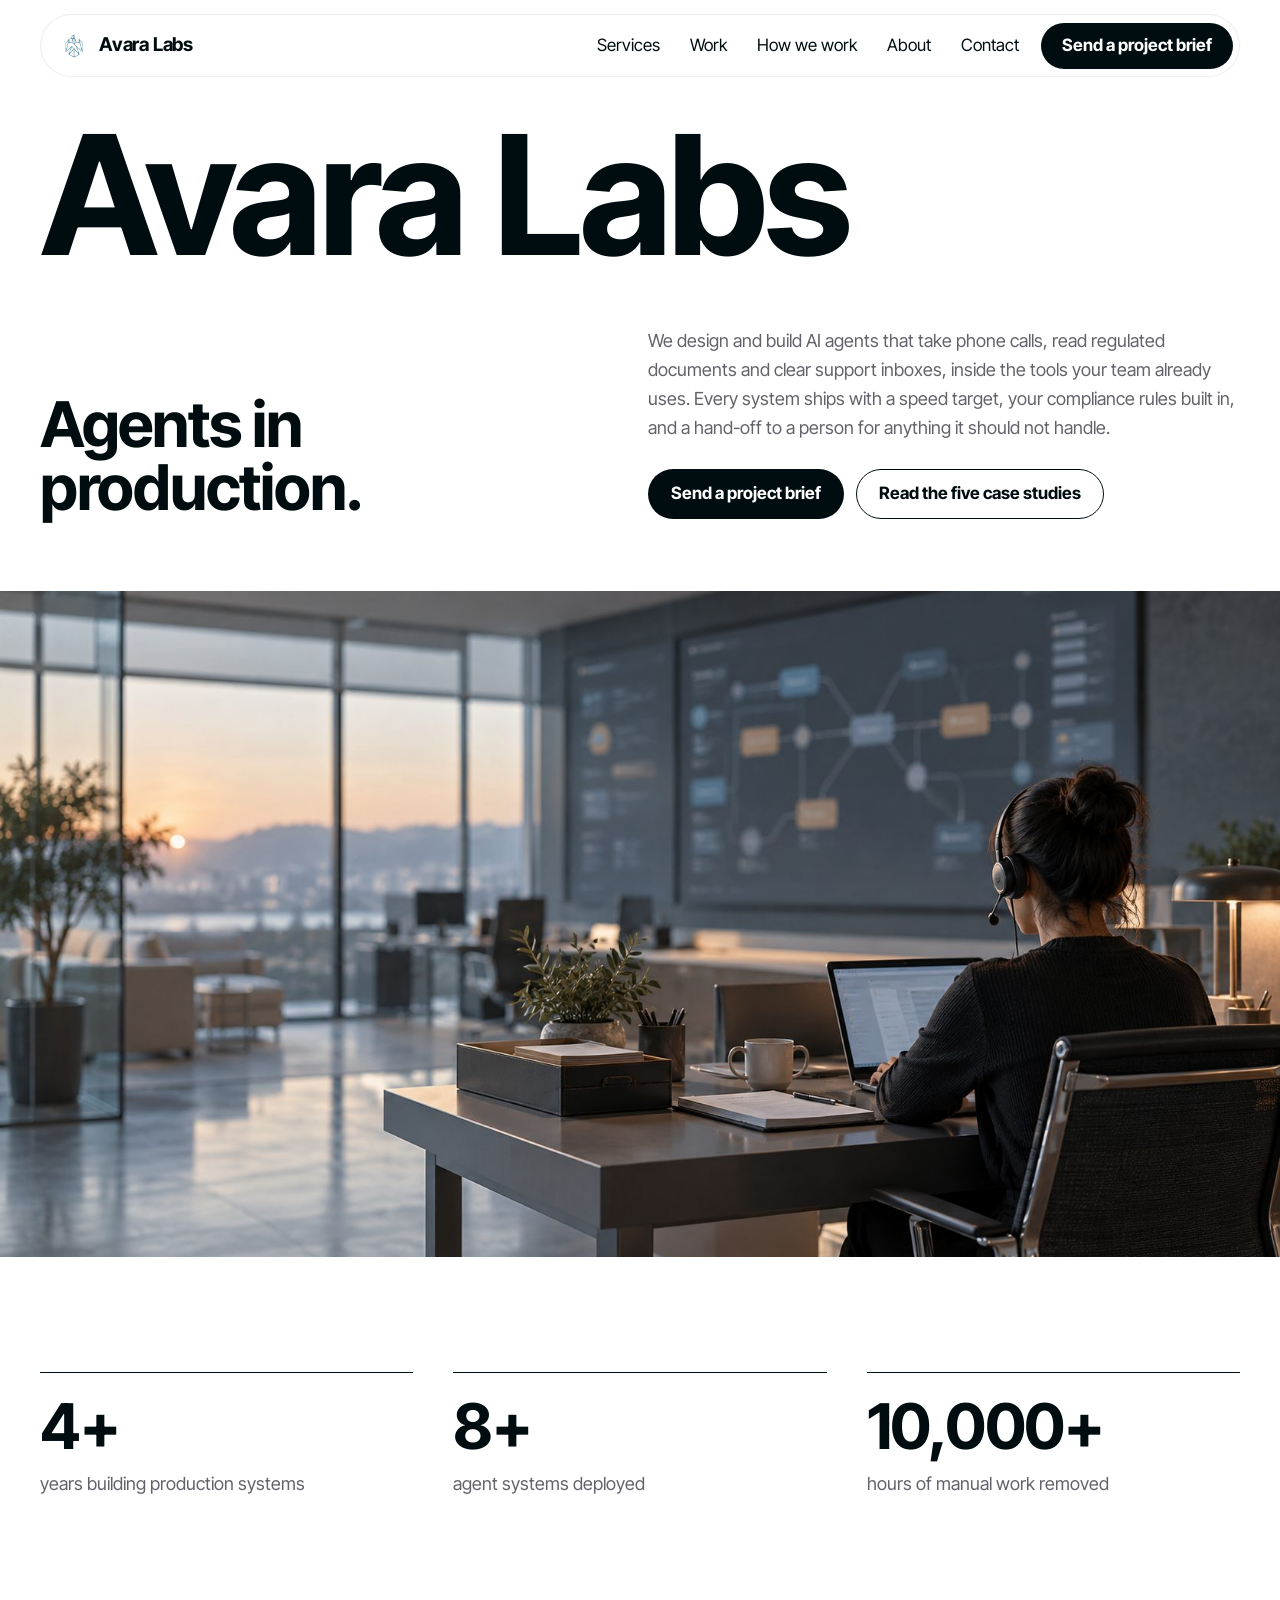
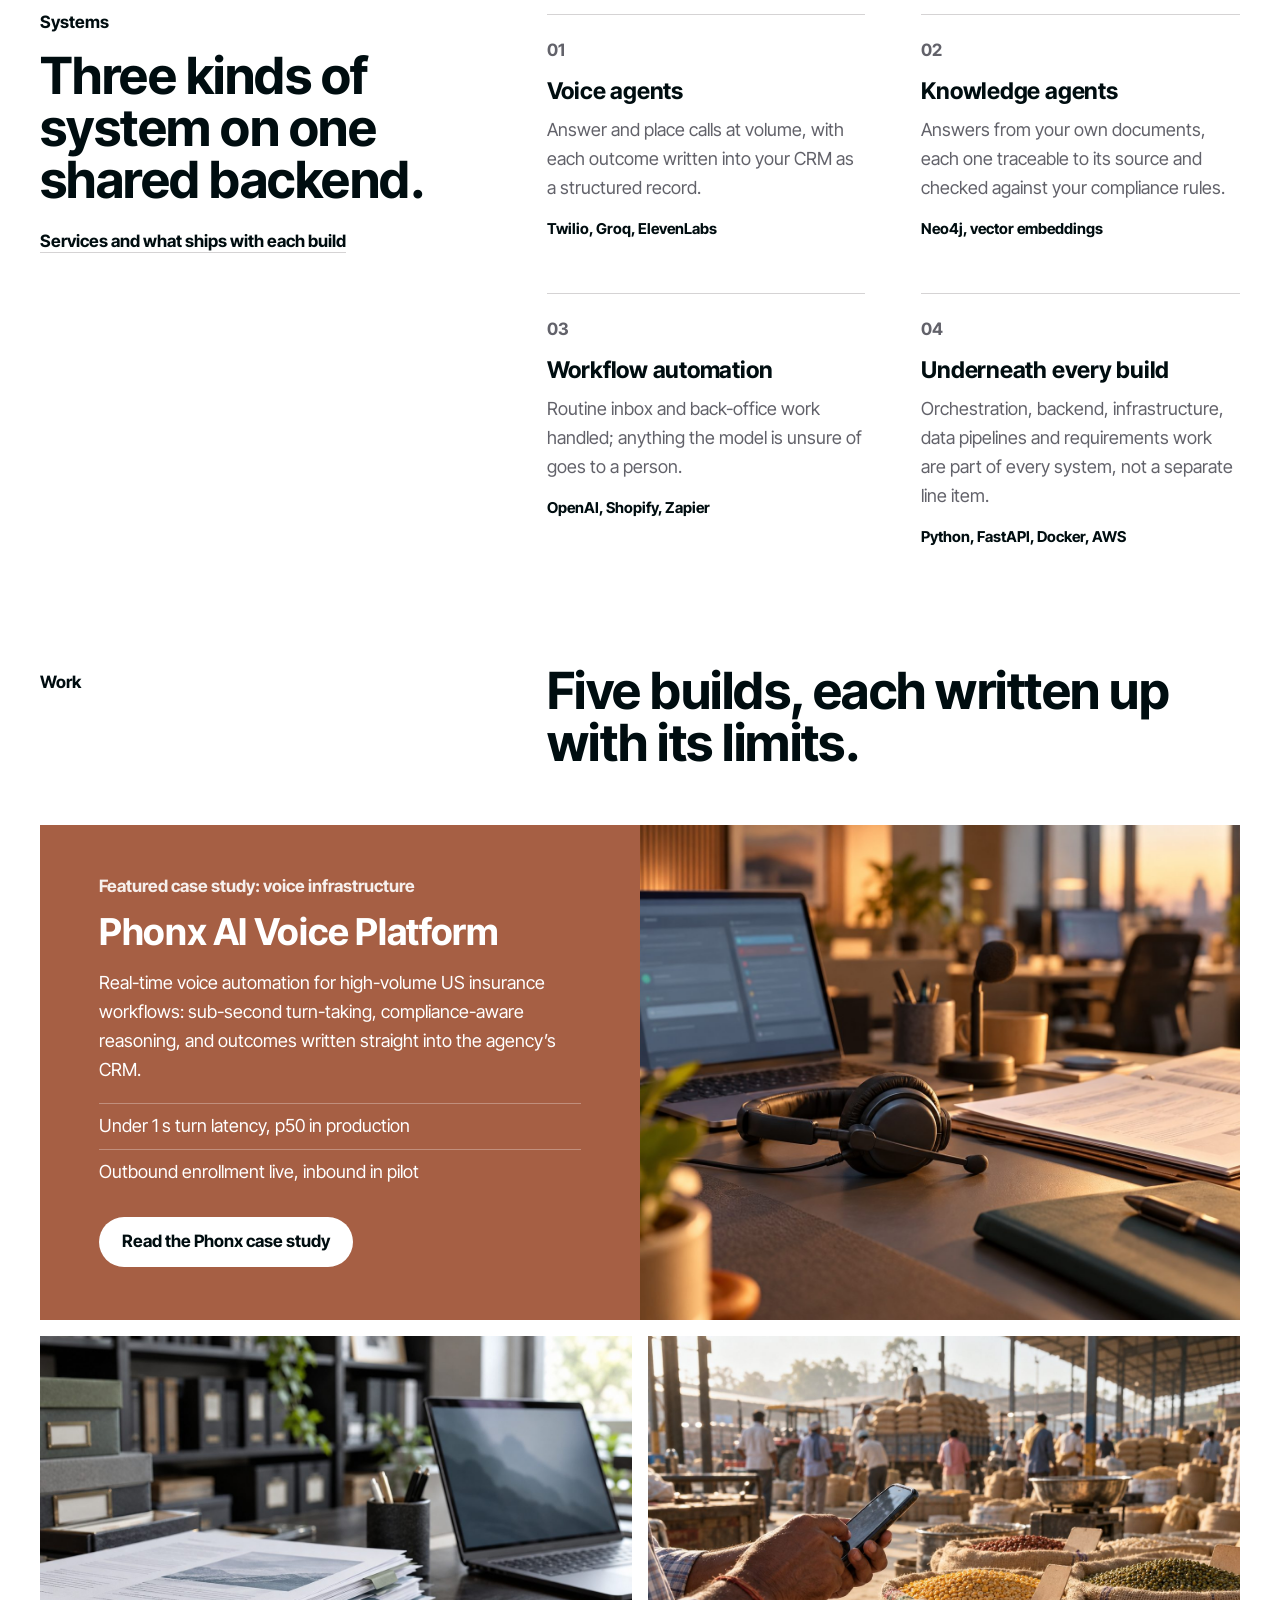
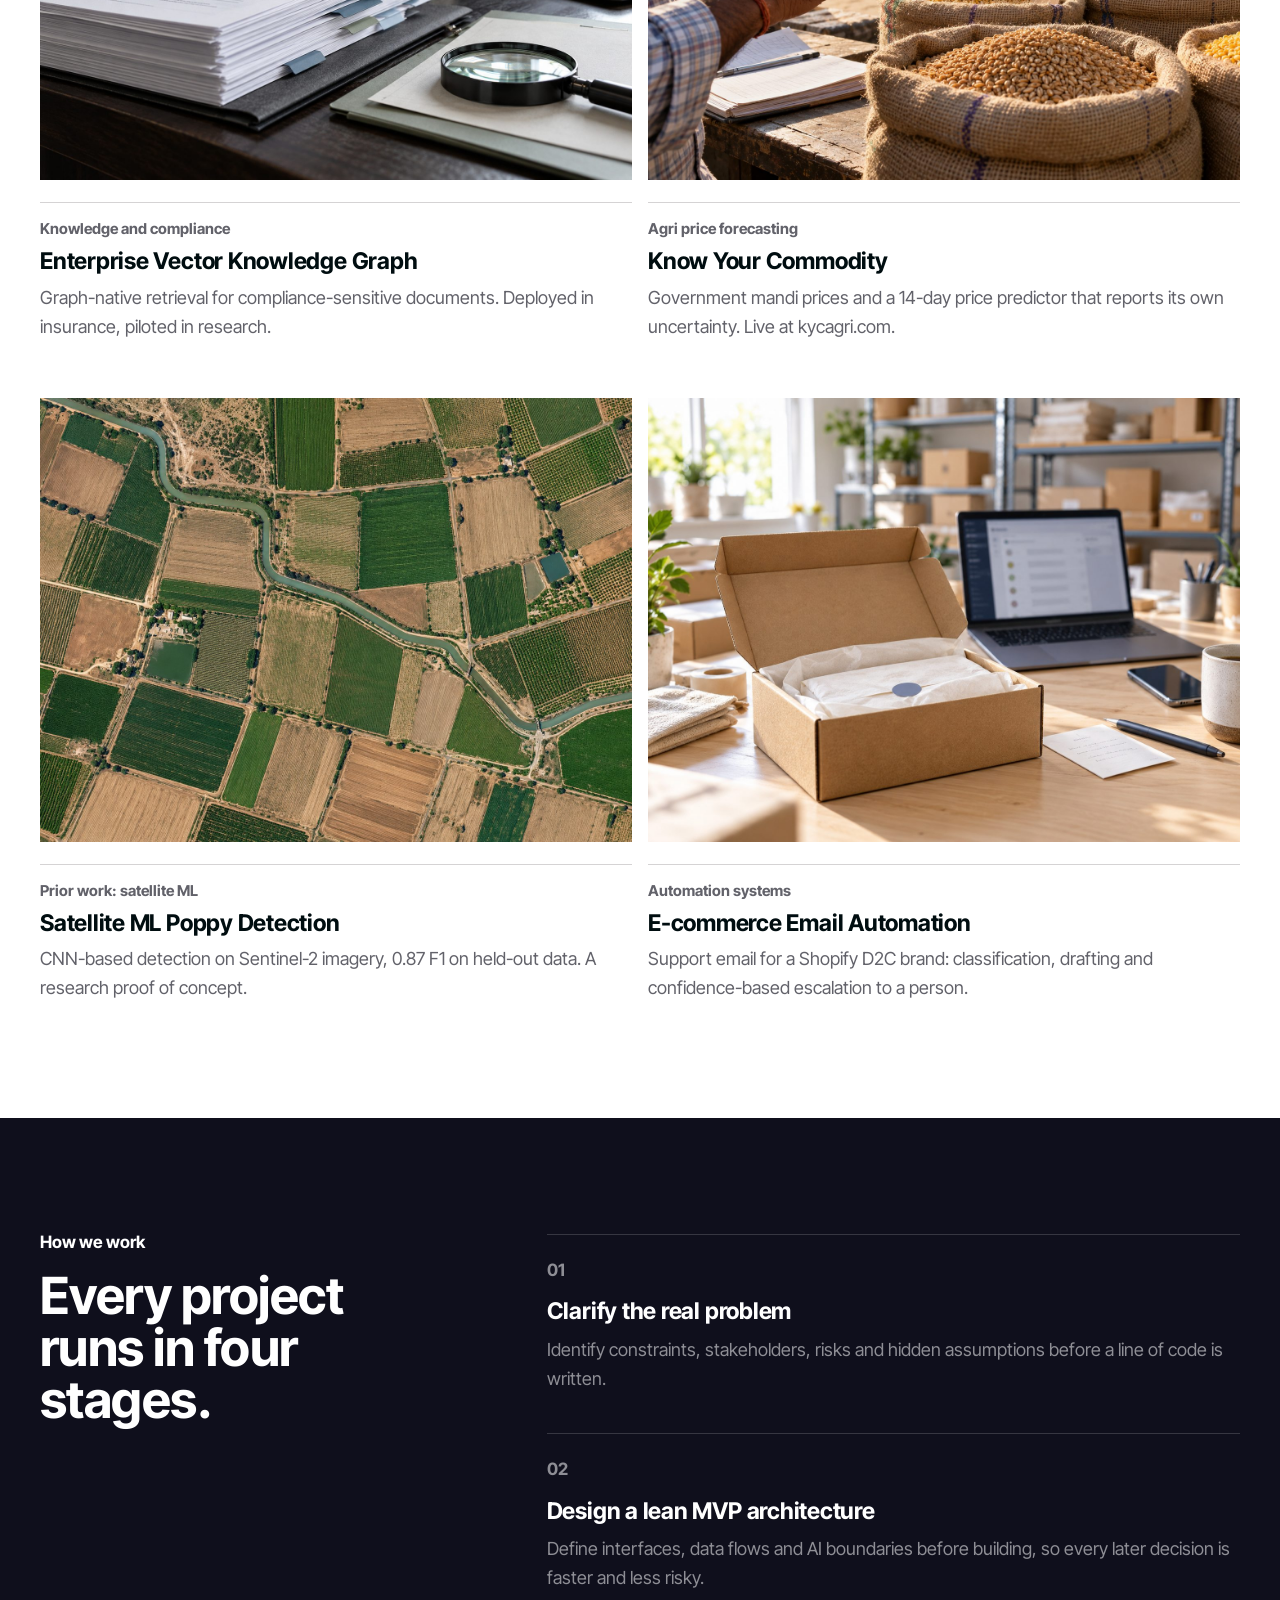
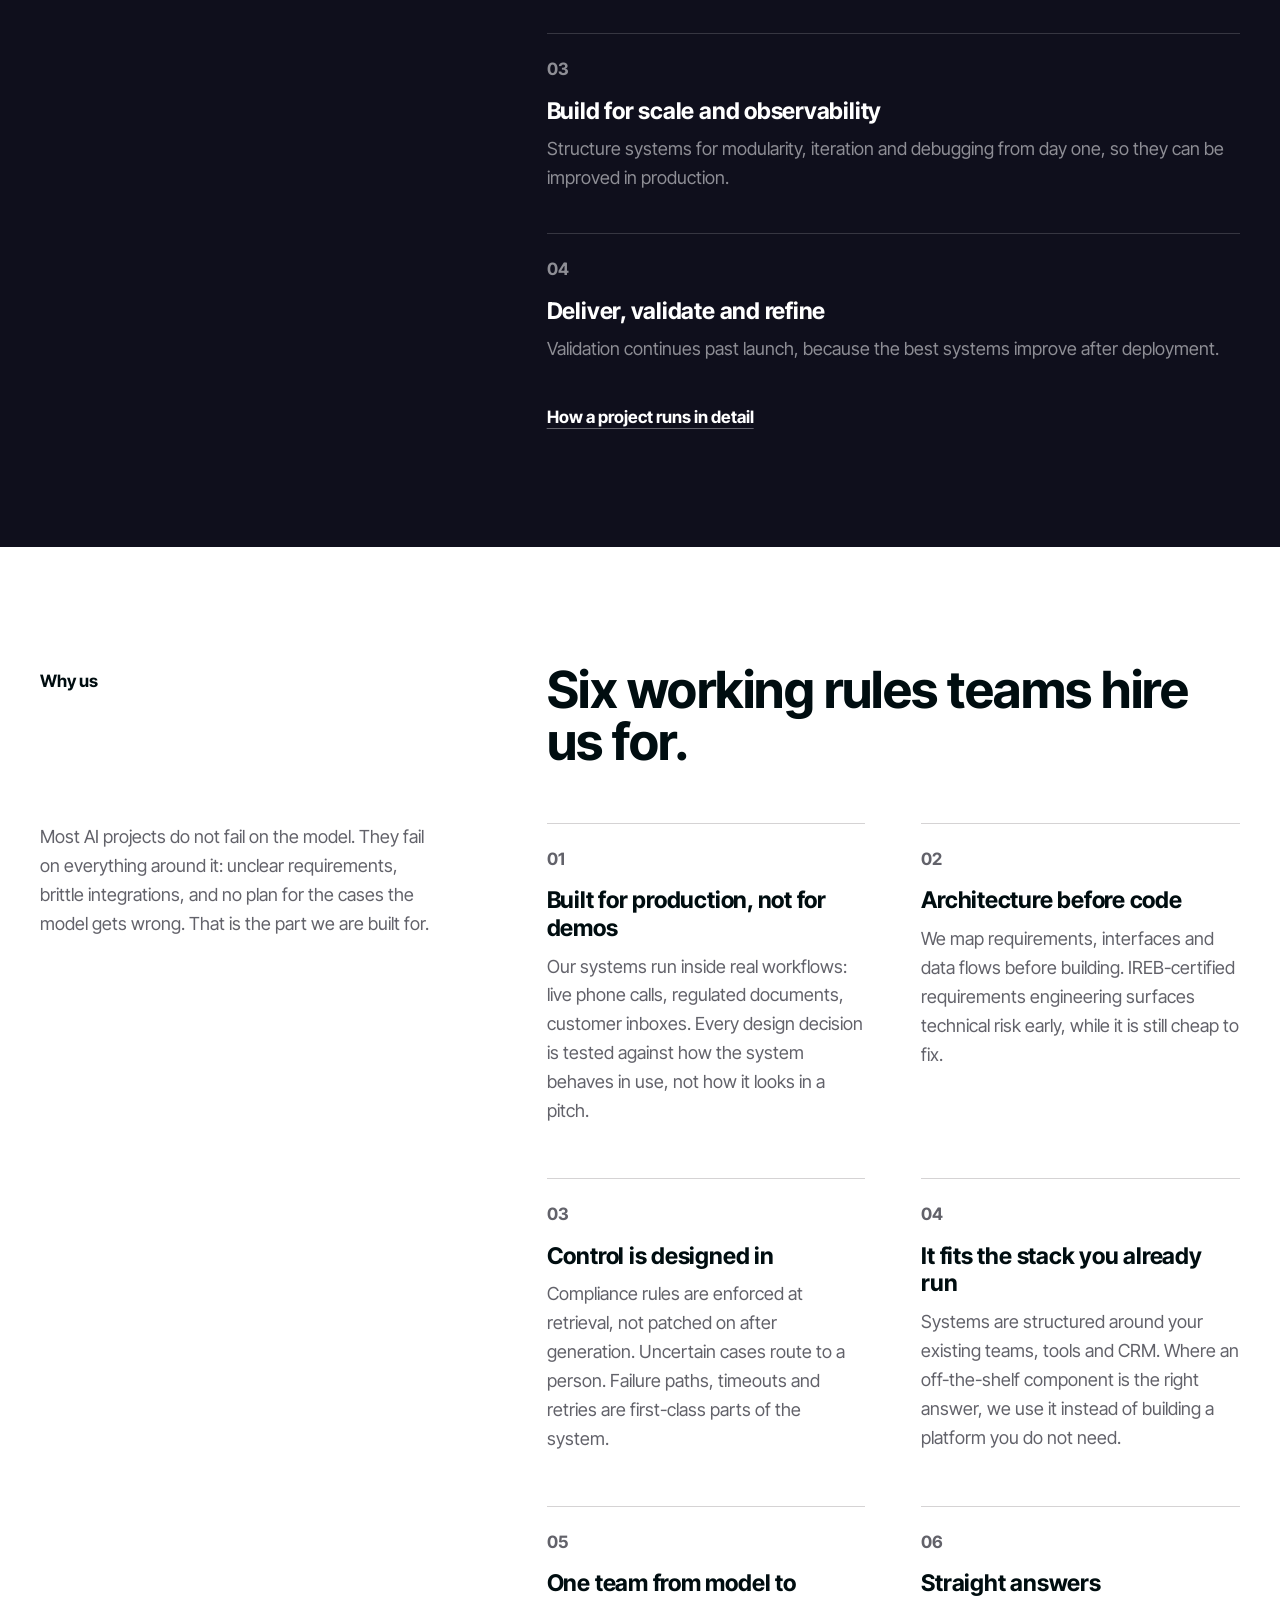
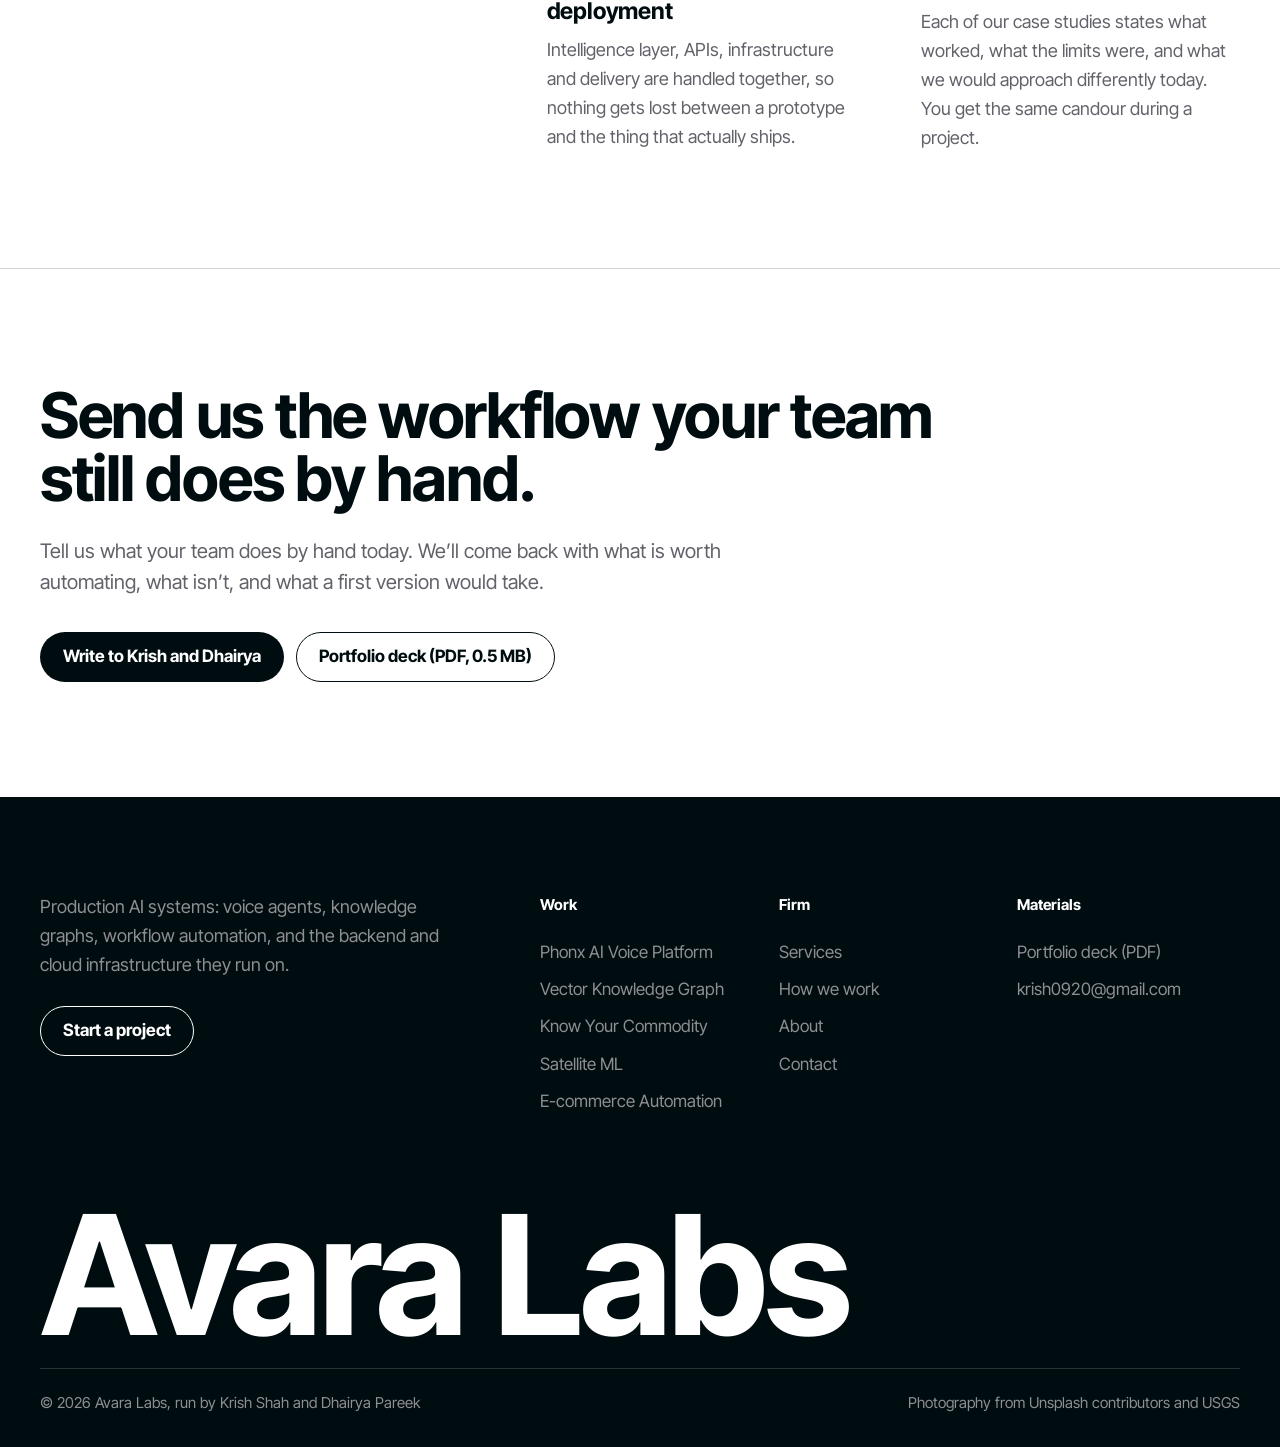
==== index.html @ a8c8c996 "Publish Avara Labs site (Hyer edition) Co-Authored-By: Claude Opus 5.5 <noreply@anthropic.com>" ====
<!DOCTYPE html>
<html lang="en">
<head>
  <meta charset="UTF-8">
  <meta name="viewport" content="width=device-width, initial-scale=1">
  <meta name="theme-color" content="#ffffff">
  <title>Avara Labs — AI agents in production</title>
  <meta name="description" content="Avara Labs designs and builds AI agents that take phone calls, read regulated documents and clear support inboxes, inside the tools your team already uses.">
  <meta property="og:type" content="website">
  <meta property="og:site_name" content="Avara Labs">
  <meta property="og:title" content="Avara Labs — AI agents in production">
  <meta property="og:description" content="Avara Labs designs and builds AI agents that take phone calls, read regulated documents and clear support inboxes, inside the tools your team already uses.">
  <meta property="og:image" content="assets/og-image.png">
  <link rel="icon" type="image/png" href="assets/logos/avara-logo.png">
  <link rel="preconnect" href="https://fonts.googleapis.com">
  <link rel="preconnect" href="https://fonts.gstatic.com" crossorigin>
  <link href="https://fonts.googleapis.com/css2?family=Inter+Tight:wght@400;700&amp;display=swap" rel="stylesheet">
  <script>document.documentElement.classList.add('js');</script>
  <link rel="stylesheet" href="style.css">
</head>
<body>
<a class="skip" href="#main">Skip to content</a>
<header class="site-head">
  <div class="wrap">
    <nav class="nav" aria-label="Main">
      <a href="index.html" class="brand"><img src="assets/logos/avara-logo.png" alt="" width="30" height="30">Avara Labs</a>
      <ul class="nav-links">
        <li><a href="services.html">Services</a></li>
        <li><a href="projects.html">Work</a></li>
        <li><a href="approach.html">How we work</a></li>
        <li><a href="about.html">About</a></li>
        <li><a href="contact.html">Contact</a></li>
      </ul>
      <a href="contact.html" class="btn btn-ink">Send a project brief</a>
      <button class="menu-btn" type="button" aria-label="Open menu" aria-expanded="false"><span></span><span></span></button>
    </nav>
  </div>
</header>
<main id="main">
  <section class="hero">
    <div class="wrap">
      <p class="wordmark" aria-hidden="true"><span>Avara Labs</span></p>
      <div class="hero-foot">
        <h1>Agents in<br>production.</h1>
        <div class="hero-copy">
          <p class="hero-intro">We design and build AI agents that take phone calls, read regulated documents and clear support inboxes, inside the tools your team already uses. Every system ships with a speed target, your compliance rules built in, and a hand-off to a person for anything it should not handle.</p>
          <div class="actions">
            <a href="contact.html" class="btn btn-ink">Send a project brief</a>
            <a href="projects.html" class="btn btn-ghost">Read the five case studies</a>
          </div>
        </div>
      </div>
    </div>
    <img class="hero-photo" src="img/hero-ai-ops.jpg" alt="An engineer on a call at a desk, with a system diagram on the wall screen" fetchpriority="high">
  </section>

  <section class="section">
    <div class="wrap">
      <dl class="numbers">
        <div class="number"><dt>4+</dt><dd>years building production systems</dd></div>
        <div class="number"><dt>8+</dt><dd>agent systems deployed</dd></div>
        <div class="number"><dt>10,000+</dt><dd>hours of manual work removed</dd></div>
      </dl>
    </div>
  </section>

  <section class="section" id="systems">
    <div class="wrap split">
      <div class="split-label sticky">
        <span class="caption">Systems</span>
        <h2 class="h-lg">Three kinds of system on one shared backend.</h2>
        <a class="link" href="services.html">Services and what ships with each build</a>
      </div>
      <div class="split-body features">
        <a class="feature" href="services.html#voice">
          <span class="n">01</span>
          <h3>Voice agents</h3>
          <p>Answer and place calls at volume, with each outcome written into your CRM as a structured record.</p>
          <p class="meta">Twilio, Groq, ElevenLabs</p>
        </a>
        <a class="feature" href="services.html#knowledge">
          <span class="n">02</span>
          <h3>Knowledge agents</h3>
          <p>Answers from your own documents, each one traceable to its source and checked against your compliance rules.</p>
          <p class="meta">Neo4j, vector embeddings</p>
        </a>
        <a class="feature" href="services.html#workflow">
          <span class="n">03</span>
          <h3>Workflow automation</h3>
          <p>Routine inbox and back-office work handled; anything the model is unsure of goes to a person.</p>
          <p class="meta">OpenAI, Shopify, Zapier</p>
        </a>
        <a class="feature" href="services.html#underneath">
          <span class="n">04</span>
          <h3>Underneath every build</h3>
          <p>Orchestration, backend, infrastructure, data pipelines and requirements work are part of every system, not a separate line item.</p>
          <p class="meta">Python, FastAPI, Docker, AWS</p>
        </a>
      </div>
    </div>
  </section>

  <section class="section" id="work">
    <div class="wrap">
      <div class="sec-head">
        <span class="caption">Work</span>
        <h2 class="h-lg">Five builds, each written up with its limits.</h2>
      </div>

      <article class="clay">
        <div class="clay-body">
          <span class="caption">Featured case study: voice infrastructure</span>
          <h3>Phonx AI Voice Platform</h3>
          <p>Real-time voice automation for high-volume US insurance workflows: sub-second turn-taking, compliance-aware reasoning, and outcomes written straight into the agency&rsquo;s CRM.</p>
          <ul>
            <li>Under 1 s turn latency, p50 in production</li>
            <li>Outbound enrollment live, inbound in pilot</li>
          </ul>
          <div class="actions">
            <a href="project_phonx.html" class="btn btn-light">Read the Phonx case study</a>
          </div>
        </div>
        <div class="clay-photo"><img src="img/voice-agent-ops.jpg" alt="Headset and workspace for a production voice-agent system" loading="lazy"></div>
      </article>

      <div class="cards">
        <a class="card" href="project_vkg.html">
          <div class="card-photo"><img src="img/knowledge-compliance.jpg" alt="Secure document workspace for a knowledge and compliance system" loading="lazy"></div>
          <div class="card-text">
            <span class="caption">Knowledge and compliance</span>
            <h3>Enterprise Vector Knowledge Graph</h3>
            <p>Graph-native retrieval for compliance-sensitive documents. Deployed in insurance, piloted in research.</p>
          </div>
        </a>
        <a class="card" href="project_kyc.html">
          <div class="card-photo"><img src="img/agri-forecasting.jpg" alt="Grain market scene for agricultural price forecasting" loading="lazy"></div>
          <div class="card-text">
            <span class="caption">Agri price forecasting</span>
            <h3>Know Your Commodity</h3>
            <p>Government mandi prices and a 14-day price predictor that reports its own uncertainty. Live at kycagri.com.</p>
          </div>
        </a>
        <a class="card" href="project_satellite.html">
          <div class="card-photo"><img src="img/satellite-ml.jpg" alt="Illustrative aerial view of agricultural field patterns" loading="lazy"></div>
          <div class="card-text">
            <span class="caption">Prior work: satellite ML</span>
            <h3>Satellite ML Poppy Detection</h3>
            <p>CNN-based detection on Sentinel-2 imagery, 0.87 F1 on held-out data. A research proof of concept.</p>
          </div>
        </a>
        <a class="card" href="project_avara.html">
          <div class="card-photo"><img src="img/ecommerce-support.jpg" alt="Fulfilment desk for e-commerce customer-support automation" loading="lazy"></div>
          <div class="card-text">
            <span class="caption">Automation systems</span>
            <h3>E-commerce Email Automation</h3>
            <p>Support email for a Shopify D2C brand: classification, drafting and confidence-based escalation to a person.</p>
          </div>
        </a>
      </div>
    </div>
  </section>

  <section class="band-dark" id="process">
    <div class="wrap split">
      <div class="split-label sticky">
        <span class="caption">How we work</span>
        <h2 class="h-lg">Every project runs in four stages.</h2>
      </div>
      <div class="split-body">
        <div class="features cols-1">
          <div class="feature"><span class="n">01</span><h3>Clarify the real problem</h3><p>Identify constraints, stakeholders, risks and hidden assumptions before a line of code is written.</p></div>
          <div class="feature"><span class="n">02</span><h3>Design a lean MVP architecture</h3><p>Define interfaces, data flows and AI boundaries before building, so every later decision is faster and less risky.</p></div>
          <div class="feature"><span class="n">03</span><h3>Build for scale and observability</h3><p>Structure systems for modularity, iteration and debugging from day one, so they can be improved in production.</p></div>
          <div class="feature"><span class="n">04</span><h3>Deliver, validate and refine</h3><p>Validation continues past launch, because the best systems improve after deployment.</p></div>
        </div>
        <a class="link" href="approach.html" style="display:inline-block;margin-top:40px">How a project runs in detail</a>
      </div>
    </div>
  </section>

  <section class="section" id="why" style="padding-top:var(--section)">
    <div class="wrap">
      <div class="sec-head">
        <span class="caption">Why us</span>
        <h2 class="h-lg">Six working rules teams hire us for.</h2>
      </div>
      <div class="split">
        <div class="split-label">
          <p style="margin-top:0">Most AI projects do not fail on the model. They fail on everything around it: unclear requirements, brittle integrations, and no plan for the cases the model gets wrong. That is the part we are built for.</p>
        </div>
        <div class="split-body features">
          <div class="feature"><span class="n">01</span><h3>Built for production, not for demos</h3><p>Our systems run inside real workflows: live phone calls, regulated documents, customer inboxes. Every design decision is tested against how the system behaves in use, not how it looks in a pitch.</p></div>
          <div class="feature"><span class="n">02</span><h3>Architecture before code</h3><p>We map requirements, interfaces and data flows before building. IREB-certified requirements engineering surfaces technical risk early, while it is still cheap to fix.</p></div>
          <div class="feature"><span class="n">03</span><h3>Control is designed in</h3><p>Compliance rules are enforced at retrieval, not patched on after generation. Uncertain cases route to a person. Failure paths, timeouts and retries are first-class parts of the system.</p></div>
          <div class="feature"><span class="n">04</span><h3>It fits the stack you already run</h3><p>Systems are structured around your existing teams, tools and CRM. Where an off-the-shelf component is the right answer, we use it instead of building a platform you do not need.</p></div>
          <div class="feature"><span class="n">05</span><h3>One team from model to deployment</h3><p>Intelligence layer, APIs, infrastructure and delivery are handled together, so nothing gets lost between a prototype and the thing that actually ships.</p></div>
          <div class="feature"><span class="n">06</span><h3>Straight answers</h3><p>Each of our case studies states what worked, what the limits were, and what we would approach differently today. You get the same candour during a project.</p></div>
        </div>
      </div>
    </div>
  </section>

  <section class="cta">
    <div class="wrap">
      <h2 class="h-display">Send us the workflow your team still does by hand.</h2>
      <p class="lead">Tell us what your team does by hand today. We&rsquo;ll come back with what is worth automating, what isn&rsquo;t, and what a first version would take.</p>
      <div class="actions">
        <a href="contact.html" class="btn btn-ink">Write to Krish and Dhairya</a>
        <a href="assets/docs/krish_shah_combined_portfolio_with_logos.pdf" class="btn btn-ghost" target="_blank" rel="noopener">Portfolio deck (PDF, 0.5 MB)</a>
      </div>
    </div>
  </section>
</main>

<footer class="site-foot">
  <div class="wrap">
    <div class="foot-grid">
      <div>
        <p>Production AI systems: voice agents, knowledge graphs, workflow automation, and the backend and cloud infrastructure they run on.</p>
        <a href="contact.html" class="btn btn-ghost-light">Start a project</a>
      </div>
      <div class="foot-col">
        <h2>Work</h2>
        <a href="project_phonx.html">Phonx AI Voice Platform</a>
        <a href="project_vkg.html">Vector Knowledge Graph</a>
        <a href="project_kyc.html">Know Your Commodity</a>
        <a href="project_satellite.html">Satellite ML</a>
        <a href="project_avara.html">E-commerce Automation</a>
      </div>
      <div class="foot-col">
        <h2>Firm</h2>
        <a href="services.html">Services</a>
        <a href="approach.html">How we work</a>
        <a href="about.html">About</a>
        <a href="contact.html">Contact</a>
      </div>
      <div class="foot-col">
        <h2>Materials</h2>
        <a href="assets/docs/krish_shah_combined_portfolio_with_logos.pdf" target="_blank" rel="noopener">Portfolio deck (PDF)</a>
        <a href="mailto:krish0920@gmail.com">krish0920@gmail.com</a>
      </div>
    </div>
    <p class="foot-mark" aria-hidden="true">Avara Labs</p>
    <div class="foot-base">
      <p>&copy; 2026 Avara Labs, run by Krish Shah and Dhairya Pareek</p>
      <p>Photography from Unsplash contributors and USGS</p>
    </div>
  </div>
</footer>
<script src="script.js"></script>
</body>
</html>
---- style.css ----
/* Avara Labs — "Hyer" edition
   White canvas, deep-ink type at architectural scale, midnight bands,
   one clay card per page. Pills for actions, hard edges for everything else. */

:root {
  /* Colour */
  --ink: #000d10;
  --white: #ffffff;
  --ash: #8e8e95;          /* muted text on dark surfaces only */
  --ash-deep: #62626a;     /* muted text on white (6.0:1) */
  --pebble: #d5d3d4;
  --hull: #0f0f1c;
  --deck: #151623;
  --clay: #a65f44;
  --line-dark: rgba(255, 255, 255, 0.16);

  /* Type */
  --font: 'Inter Tight', 'Helvetica Neue', Helvetica, Arial, sans-serif;
  --t-hero: clamp(58px, 13vw, 187px);
  --t-xl: clamp(48px, 8vw, 112px);
  --t-display: clamp(40px, 5vw, 63px);
  --t-h-lg: clamp(32px, 4vw, 52px);
  --t-h: clamp(28px, 3vw, 37px);
  --t-sub: 23px;
  --t-nav: 17px;
  --t-body: 18px;
  --t-cap: 17px;

  /* Layout */
  --page: 1200px;
  --gutter: clamp(16px, 4vw, 40px);
  --section: clamp(80px, 9vw, 119px);
  --gap: 16px;
  --pill: 1000px;
}

*, *::before, *::after { box-sizing: border-box; }
html { -webkit-text-size-adjust: 100%; scroll-padding-top: 110px; }
body {
  margin: 0;
  background: var(--white);
  color: var(--ink);
  font-family: var(--font);
  font-size: var(--t-body);
  line-height: 1.61;
  -webkit-font-smoothing: antialiased;
  text-rendering: optimizeLegibility;
}
img, svg { display: block; max-width: 100%; }
a { color: inherit; }
h1, h2, h3, h4, p, ol, ul, dl, dd, figure { margin: 0; }
ol, ul { padding: 0; list-style: none; }
:focus-visible { outline: 2px solid var(--clay); outline-offset: 3px; }

.wrap { width: 100%; max-width: calc(var(--page) + var(--gutter) * 2); margin: 0 auto; padding: 0 var(--gutter); }
.section { padding: var(--section) 0; }
.section + .section:not(.band-dark):not(.band-ink) { padding-top: 0; }
.skip { position: absolute; left: -999px; top: 8px; z-index: 100; background: var(--ink); color: var(--white); padding: 10px 18px; border-radius: var(--pill); }
.skip:focus { left: 16px; }

/* ── Type roles ───────────────────────────── */
.caption { font-size: var(--t-cap); font-weight: 700; line-height: 1; letter-spacing: 0; }
.muted { color: var(--ash-deep); }
.h-display { font-size: var(--t-display); font-weight: 700; line-height: 1; letter-spacing: -0.02em; }
.h-lg { font-size: var(--t-h-lg); font-weight: 700; line-height: 1.02; letter-spacing: -0.01em; }
.h-md { font-size: var(--t-h); font-weight: 700; line-height: 1.05; letter-spacing: -0.01em; }
.h-sub { font-size: var(--t-sub); font-weight: 700; line-height: 1.2; letter-spacing: -0.01em; }
.lead { font-size: 20px; line-height: 1.55; color: var(--ash-deep); max-width: 36em; }
.prose p + p { margin-top: 1em; }
.prose p { color: var(--ash-deep); max-width: 40em; }
.prose strong { color: var(--ink); }

/* ── Buttons ──────────────────────────────── */
.actions { display: flex; flex-wrap: wrap; gap: 12px; }
.btn {
  display: inline-flex; align-items: center; justify-content: center;
  padding: 15px 22px 16px; border-radius: var(--pill);
  font: 700 var(--t-cap)/1 var(--font); text-decoration: none; white-space: nowrap;
  border: 1px solid transparent; cursor: pointer;
  transition: background-color .18s ease, color .18s ease, border-color .18s ease;
}
.btn-ink { background: var(--ink); color: var(--white); }
.btn-ink:hover { background: #1f2b2f; }
.btn-ghost { background: transparent; color: var(--ink); border-color: var(--ink); }
.btn-ghost:hover { background: var(--ink); color: var(--white); }
.btn-light { background: var(--white); color: var(--ink); }
.btn-light:hover { background: var(--pebble); }
.btn-ghost-light { background: transparent; color: var(--white); border-color: var(--white); }
.btn-ghost-light:hover { background: var(--white); color: var(--ink); }

.link {
  font-weight: 700; font-size: var(--t-cap); text-decoration: underline;
  text-decoration-thickness: 1px; text-underline-offset: 5px; text-decoration-color: var(--pebble);
  transition: text-decoration-color .18s ease;
}
.link:hover { text-decoration-color: currentColor; }

/* ── Nav ──────────────────────────────────── */
.site-head { position: fixed; top: 14px; left: 0; right: 0; z-index: 50; pointer-events: none; }
.nav {
  pointer-events: auto;
  display: flex; align-items: center; gap: 8px;
  background: var(--white); border-radius: var(--pill);
  padding: 6px 6px 6px 18px;
  border: 1px solid rgba(0, 13, 16, 0.08);
}
.brand { display: flex; align-items: center; gap: 10px; text-decoration: none; font-weight: 700; font-size: 19px; letter-spacing: -0.01em; margin-right: auto; }
.brand img { width: 30px; height: 30px; }
.nav-links { display: flex; gap: 2px; }
.nav-links a {
  display: block; padding: 11px 14px; border-radius: var(--pill);
  font-size: var(--t-nav); text-decoration: none; color: var(--ink);
  transition: background-color .18s ease;
}
.nav-links a:hover { background: #f1f1f1; }
.nav-links a[aria-current="page"] { font-weight: 700; }
.nav .btn { padding: 13px 20px 14px; }
.menu-btn {
  display: none; width: 46px; height: 46px; border-radius: 100%;
  background: var(--ink); border: 0; cursor: pointer; position: relative;
}
.menu-btn span { position: absolute; left: 14px; right: 14px; height: 2px; background: var(--white); transition: transform .2s ease, opacity .2s ease; }
.menu-btn span:nth-child(1) { top: 17px; }
.menu-btn span:nth-child(2) { top: 27px; }
.menu-btn[aria-expanded="true"] span:nth-child(1) { transform: translateY(5px) rotate(45deg); }
.menu-btn[aria-expanded="true"] span:nth-child(2) { transform: translateY(-5px) rotate(-45deg); }

@media (max-width: 1080px) {
  .nav-links, .nav .btn { display: none; }
  .menu-btn { display: block; }
  .nav { flex-wrap: wrap; padding: 6px 6px 6px 16px; border-radius: 28px; }
  .nav.open .nav-links {
    display: flex; flex-direction: column; gap: 0; width: 100%; order: 3;
    padding: 12px 4px 4px; border-top: 1px solid var(--pebble); margin-top: 6px;
  }
  .nav.open .nav-links a { font-size: 20px; padding: 13px 10px; }
  .nav.open .btn { display: flex; order: 4; width: 100%; margin: 6px 0 4px; }
}

/* ── Home hero ────────────────────────────── */
.hero { background: var(--white); padding-top: 128px; overflow: hidden; }
.wordmark {
  font-size: var(--t-hero); font-weight: 700; line-height: 0.8; letter-spacing: -0.02em;
  white-space: nowrap; overflow: hidden; padding-bottom: 0.06em;
}
.wordmark span { display: inline-block; }
.hero-foot { display: grid; grid-template-columns: repeat(12, minmax(0, 1fr)); gap: 24px var(--gap); align-items: end; margin-top: 56px; }
.hero h1 { grid-column: 1 / span 5; font-size: var(--t-display); font-weight: 700; line-height: 1; letter-spacing: -0.02em; }
.hero-copy { grid-column: 7 / span 6; }
.hero-intro { color: var(--ash-deep); margin-bottom: 26px; max-width: 34em; }
.hero-photo { display: block; width: 100%; height: clamp(300px, 52vw, 760px); object-fit: cover; object-position: 50% 45%; margin-top: 72px; }

@media (prefers-reduced-motion: no-preference) {
  .js .wordmark span { animation: rise .8s cubic-bezier(.2, .7, .1, 1) both; }
  .js .hero-foot > * { animation: fade .7s ease both; animation-delay: .35s; }
  .js .hero-foot > *:last-child { animation-delay: .47s; }
}
@keyframes rise { from { transform: translateY(105%); } to { transform: none; } }
@keyframes fade { from { opacity: 0; transform: translateY(12px); } to { opacity: 1; transform: none; } }

@media (max-width: 860px) {
  .hero { padding-top: 112px; }
  .hero h1, .hero-copy { grid-column: 1 / -1; }
  .hero-foot { margin-top: 36px; }
  .hero-photo { margin-top: 48px; height: 300px; object-position: 62% 50%; }
}

/* ── Numbers ──────────────────────────────── */
.numbers { display: grid; grid-template-columns: repeat(3, 1fr); gap: 40px; }
.number { border-top: 1px solid var(--ink); padding-top: 22px; }
.number dt { font-size: var(--t-display); font-weight: 700; line-height: 1; letter-spacing: -0.02em; }
.number dd { color: var(--ash-deep); margin-top: 12px; max-width: 16em; }
.numbers.cols-4 { grid-template-columns: repeat(4, 1fr); }
.band-dark .number { border-top-color: var(--line-dark); }
.band-dark .number dd { color: var(--ash); }
@media (max-width: 900px) { .numbers.cols-4 { grid-template-columns: repeat(2, 1fr); } }
@media (max-width: 700px) { .numbers, .numbers.cols-4 { grid-template-columns: 1fr; gap: 28px; } }

/* ── Section head: label left, heading right ─ */
.split { display: grid; grid-template-columns: repeat(12, minmax(0, 1fr)); gap: 0 var(--gap); }
.split-label { grid-column: 1 / span 4; }
.split-body { grid-column: 6 / span 7; }
.split-label .caption { display: block; margin-bottom: 18px; }
.split-label .h-lg, .split-label .h-md { max-width: 11em; }
.split-label p { color: var(--ash-deep); margin-top: 22px; max-width: 26em; }
.split-label .link { display: inline-block; margin-top: 22px; }
.sticky { position: sticky; top: 110px; align-self: start; }
.sec-head { display: grid; grid-template-columns: repeat(12, minmax(0, 1fr)); gap: 16px; align-items: end; margin-bottom: 56px; }
.sec-head .caption { grid-column: 1 / span 4; align-self: start; padding-top: 10px; }
.sec-head .h-lg, .sec-head .h-display { grid-column: 6 / span 7; }
.sec-head .link { grid-column: 6 / span 7; justify-self: start; }
@media (max-width: 900px) {
  .split-label, .split-body { grid-column: 1 / -1; }
  .split-body { margin-top: 40px; }
  .sticky { position: static; }
  .sec-head .caption, .sec-head .h-lg, .sec-head .h-display, .sec-head .link { grid-column: 1 / -1; }
  .sec-head { margin-bottom: 40px; }
}

/* ── Feature blocks: hairline, title, ash body ─ */
.features { display: grid; grid-template-columns: repeat(2, minmax(0, 1fr)); gap: 52px 56px; }
.features.cols-3 { grid-template-columns: repeat(3, minmax(0, 1fr)); }
.features.cols-1 { grid-template-columns: 1fr; gap: 40px; }
.feature { border-top: 1px solid var(--pebble); padding-top: 22px; }
.feature .n { display: block; font-size: var(--t-cap); font-weight: 700; color: var(--ash-deep); margin-bottom: 14px; }
.feature h3 { font-size: var(--t-sub); font-weight: 700; line-height: 1.2; letter-spacing: -0.01em; margin-bottom: 10px; }
.feature p { color: var(--ash-deep); }
.feature .meta { font-size: 15px; font-weight: 700; color: var(--ink); margin-top: 14px; }
.feature .link { display: inline-block; margin-top: 14px; }
a.feature { text-decoration: none; }
a.feature:hover h3 { text-decoration: underline; text-underline-offset: 5px; text-decoration-thickness: 1px; }
@media (max-width: 900px) { .features.cols-3 { grid-template-columns: repeat(2, minmax(0, 1fr)); } }
@media (max-width: 640px) { .features, .features.cols-3 { grid-template-columns: 1fr; gap: 36px; } }

/* ── Clay card: the single warm block per page ─ */
.clay { background: var(--clay); color: var(--white); display: grid; grid-template-columns: minmax(0, 1fr) minmax(0, 1fr); }
.clay-body { padding: 53px 59px; display: flex; flex-direction: column; gap: 18px; }
.clay-body .caption { opacity: .9; }
.clay-body h2, .clay-body h3 { font-size: var(--t-h); font-weight: 700; line-height: 1.05; letter-spacing: -0.01em; }
.clay-body p { color: var(--white); }
.clay-body .actions { margin-top: auto; padding-top: 12px; }
.clay-body ul { display: grid; gap: 8px; }
.clay-body li { border-top: 1px solid rgba(255,255,255,.3); padding-top: 8px; }
.clay-photo { position: relative; min-height: 420px; }
.clay-photo img { position: absolute; inset: 0; width: 100%; height: 100%; object-fit: cover; }
.clay.solo { grid-template-columns: 1fr; }
.clay.solo .clay-body { padding: 40px 44px; }
@media (max-width: 800px) {
  .clay { grid-template-columns: 1fr; }
  .clay-body { padding: 36px 26px; }
  .clay-photo { min-height: 320px; }
  .clay.solo .clay-body { padding: 32px 24px; }
}

/* ── Photo cards ──────────────────────────── */
.cards { display: grid; grid-template-columns: repeat(2, minmax(0, 1fr)); gap: 56px var(--gap); margin-top: var(--gap); }
.card { text-decoration: none; display: flex; flex-direction: column; }
.card-photo { aspect-ratio: 4 / 3; overflow: hidden; background: #eee; }
.card-photo img { width: 100%; height: 100%; object-fit: cover; transition: transform .6s cubic-bezier(.2,.7,.1,1); }
.card:hover .card-photo img { transform: scale(1.03); }
.card-text { border-top: 1px solid var(--pebble); margin-top: 22px; padding-top: 18px; }
.card-text .caption { color: var(--ash-deep); display: block; margin-bottom: 12px; font-size: 15px; }
.card-text h3 { font-size: var(--t-sub); font-weight: 700; line-height: 1.2; letter-spacing: -0.01em; margin-bottom: 8px; }
.card-text p { color: var(--ash-deep); }
.card:hover h3 { text-decoration: underline; text-underline-offset: 5px; text-decoration-thickness: 1px; }
.chips { display: flex; flex-wrap: wrap; gap: 8px; margin-top: 16px; }
.chips span { font-size: 15px; font-weight: 700; padding: 7px 14px 8px; border: 1px solid var(--pebble); border-radius: var(--pill); line-height: 1; }
@media (max-width: 700px) { .cards { grid-template-columns: 1fr; gap: 44px; } }

/* ── Dark bands ───────────────────────────── */
.band-dark { background: var(--hull); color: var(--white); padding: var(--section) 0; }
.band-ink { background: var(--ink); color: var(--white); }
.band-dark .muted, .band-dark .feature p, .band-dark .split-label p { color: var(--ash); }
.band-dark .feature { border-top-color: var(--line-dark); }
.band-dark .feature .n { color: var(--ash); }
.band-dark .link { text-decoration-color: rgba(255,255,255,.35); }
.band-photo { display: grid; grid-template-columns: repeat(12, minmax(0, 1fr)); gap: var(--gap); align-items: stretch; }
.band-photo .photo { grid-column: 1 / span 5; position: relative; min-height: 520px; }
.band-photo .photo img { position: absolute; inset: 0; width: 100%; height: 100%; object-fit: cover; }
.band-photo .content { grid-column: 7 / span 6; }
.band-photo .content .h-lg { margin-bottom: 22px; }
.band-photo .content > p { color: var(--ash); margin-bottom: 44px; max-width: 32em; }
@media (max-width: 900px) {
  .band-photo .photo, .band-photo .content { grid-column: 1 / -1; }
  .band-photo .photo { min-height: 300px; margin-bottom: 40px; }
}

/* ── Sub-page hero ────────────────────────── */
.page-hero { padding: 168px 0 var(--section); }
.page-hero .caption { display: block; margin-bottom: 26px; }
.page-hero h1 { font-size: var(--t-display); font-weight: 700; line-height: 1; letter-spacing: -0.02em; max-width: 15em; }
.page-hero .lead { margin-top: 28px; }
.page-hero .actions { margin-top: 32px; }
.page-hero + .section { padding-top: 0; }
.page-photo { width: 100%; height: clamp(280px, 46vw, 620px); object-fit: cover; }
@media (max-width: 700px) { .page-hero { padding-top: 128px; } }

/* ── Rows (definitions, steps, FAQ) ───────── */
.rows > * { border-top: 1px solid var(--pebble); padding: 24px 0; display: grid; grid-template-columns: minmax(0, 4fr) minmax(0, 8fr); gap: 8px 24px; }
.rows > *:last-child { border-bottom: 1px solid var(--pebble); }
.rows dt, .rows .row-k { font-weight: 700; font-size: var(--t-body); line-height: 1.4; }
.rows dd p { color: var(--ash-deep); }
.rows dd p + p { margin-top: 10px; }
.rows .tools { font-size: 15px; font-weight: 700; color: var(--ink); }
.band-dark .rows > * { border-color: var(--line-dark); }
.band-dark .rows dd p { color: var(--ash); }
.band-dark .rows .tools { color: var(--white); }
@media (max-width: 640px) { .rows > * { grid-template-columns: 1fr; } }

.faq details { border-top: 1px solid var(--pebble); }
.faq details:last-child { border-bottom: 1px solid var(--pebble); }
.faq summary { list-style: none; cursor: pointer; display: flex; justify-content: space-between; gap: 24px; padding: 22px 0; font-size: 20px; font-weight: 700; line-height: 1.3; }
.faq summary::-webkit-details-marker { display: none; }
.faq summary::after { content: "+"; font-weight: 400; font-size: 28px; line-height: .9; transition: transform .2s ease; flex: none; }
.faq details[open] summary::after { transform: rotate(45deg); }
.faq details p { color: var(--ash-deep); padding: 0 48px 24px 0; }

/* ── Team ─────────────────────────────────── */
.team { display: grid; grid-template-columns: repeat(2, minmax(0, 1fr)); gap: 56px var(--gap); }
.person img { width: 100%; aspect-ratio: 4 / 5; object-fit: cover; object-position: 50% 20%; }
.person .card-text p.role { color: var(--ink); font-weight: 700; margin-bottom: 10px; }
.person .actions-inline { display: flex; gap: 20px; margin-top: 14px; flex-wrap: wrap; }
@media (max-width: 700px) { .team { grid-template-columns: 1fr; } }

/* ── Case study ───────────────────────────── */
.cs-hero { padding: 168px 0 56px; }
.cs-hero .back { display: inline-block; margin-bottom: 40px; }
.cs-hero .caption { display: block; margin-bottom: 22px; color: var(--ash-deep); }
.cs-title { font-size: var(--t-xl); font-weight: 700; line-height: 0.92; letter-spacing: -0.025em; max-width: 12em; }
.cs-lede { font-size: 23px; line-height: 1.45; max-width: 34em; margin-top: 30px; color: var(--ash-deep); }
.facts { display: grid; grid-template-columns: repeat(4, minmax(0, 1fr)); gap: 24px var(--gap); margin-top: 56px; }
.facts div { border-top: 1px solid var(--ink); padding-top: 16px; }
.facts dt { font-size: 15px; font-weight: 700; color: var(--ash-deep); margin-bottom: 6px; }
.facts dd { font-size: 17px; line-height: 1.45; }
.facts img { height: 22px; width: auto; display: inline-block; vertical-align: -5px; margin-right: 6px; }
@media (max-width: 860px) { .facts { grid-template-columns: repeat(2, minmax(0, 1fr)); } }
@media (max-width: 520px) { .facts { grid-template-columns: 1fr; } }

.cs { padding: 80px 0 0; }
.cs .split-label .caption { color: var(--ash-deep); }
.cs .split-body > * + * { margin-top: 32px; }
.cs .split-body > .prose + .prose { margin-top: 20px; }
.cs .h-md { max-width: 13em; }
.cs-note { color: var(--ink); font-weight: 700; max-width: 36em; }

.figure { margin-top: 24px; }
.figure-cap { display: flex; justify-content: space-between; gap: 16px; border-top: 1px solid var(--ink); padding: 14px 0 22px; }
.figure-body { overflow-x: auto; background: #f6f6f6; padding: 32px 28px; }
.figure-body svg { width: 100%; min-width: 680px; height: auto; }
.figure-body text { font-family: var(--font); }
.figure .chips { margin-top: 14px; }
.scroll-note { display: none; font-size: 15px; color: var(--ash-deep); margin-top: 10px; }
@media (max-width: 760px) { .scroll-note { display: block; } }

.d-box  { fill: #fff; stroke: var(--pebble); stroke-width: 1; }
.d-key  { fill: #fff; stroke: var(--ink); stroke-width: 1.6; }
.d-soft { fill: #ececec; stroke: none; }
.d-loop { fill: none; stroke: var(--ash); stroke-width: 1.2; stroke-dasharray: 2 4; }
.d-t1 { fill: var(--ink); }
.d-t2, .d-t3 { fill: var(--ash-deep); }
.d-ta { fill: var(--ink); }
.d-arrow  { fill: none; stroke: var(--ink); stroke-width: 1.25; }
.d-dashed { fill: none; stroke: var(--ash); stroke-width: 1.25; stroke-dasharray: 6 3; }

.stack > div { border-top: 1px solid var(--pebble); padding: 18px 0; display: grid; grid-template-columns: minmax(0, 4fr) minmax(0, 8fr); gap: 10px 24px; align-items: baseline; }
.stack > div:last-child { border-bottom: 1px solid var(--pebble); }
.stack dt { font-weight: 700; }
.stack dd { display: flex; flex-wrap: wrap; gap: 8px; }
.stack dd span { font-size: 15px; font-weight: 700; padding: 7px 14px 8px; border: 1px solid var(--pebble); border-radius: var(--pill); line-height: 1; }
@media (max-width: 640px) { .stack > div { grid-template-columns: 1fr; } }

.metrics { display: grid; grid-template-columns: repeat(3, minmax(0, 1fr)); gap: 32px var(--gap); }
.metric { border-top: 1px solid var(--ink); padding-top: 18px; }
.metric strong { display: block; font-size: var(--t-display); line-height: 1; letter-spacing: -0.02em; }
.metric span { display: block; font-weight: 700; margin: 12px 0 8px; }
.metric p { color: var(--ash-deep); font-size: 17px; }
@media (max-width: 760px) { .metrics { grid-template-columns: 1fr; } }

.status { display: inline-block; margin-top: 14px; font-size: 15px; font-weight: 700; padding: 7px 14px 8px; border-radius: var(--pill); background: var(--ink); color: var(--white); line-height: 1; }
.status.pilot { background: transparent; color: var(--ink); border: 1px solid var(--ink); }

.cs-end { padding-top: 0; padding-bottom: 56px; }
.cs-next { display: grid; grid-template-columns: minmax(0, 1fr) auto; gap: 24px; align-items: end; }
.cs-next .h-lg { max-width: 14em; }
@media (max-width: 760px) { .cs-next { grid-template-columns: 1fr; } }

/* ── Contact ──────────────────────────────── */
.form { display: grid; gap: 28px; }
.form-row { display: grid; grid-template-columns: 1fr 1fr; gap: 28px var(--gap); }
.form label { display: block; font-size: 15px; font-weight: 700; margin-bottom: 4px; }
.form .hint { color: var(--ash-deep); font-weight: 400; }
.form input, .form select, .form textarea {
  width: 100%; font: 400 var(--t-body)/1.5 var(--font); color: var(--ink);
  background: transparent; border: 0; border-bottom: 1px solid var(--ink); border-radius: 0;
  padding: 10px 0 12px; appearance: none;
}
.form select {
  background-image: url("data:image/svg+xml,%3Csvg xmlns='http://www.w3.org/2000/svg' width='12' height='8' viewBox='0 0 12 8'%3E%3Cpath d='M1 1.5l5 5 5-5' fill='none' stroke='%23000d10' stroke-width='1.6'/%3E%3C/svg%3E");
  background-repeat: no-repeat; background-position: right 2px center; padding-right: 24px;
}
.form textarea { min-height: 150px; resize: vertical; }
.form input::placeholder, .form textarea::placeholder { color: #8a8a91; }
.form input:focus, .form select:focus, .form textarea:focus { outline: none; border-bottom: 2px solid var(--clay); padding-bottom: 11px; }
.form .btn { justify-self: start; }
.form-note { color: var(--ash-deep); font-size: 16px; }
.hp { position: absolute; left: -9999px; width: 1px; height: 1px; overflow: hidden; }
.contact-form { grid-column: 1 / span 6; }
.contact-aside { grid-column: 8 / span 5; }
@media (max-width: 900px) {
  .contact-form, .contact-aside { grid-column: 1 / -1; }
  .contact-aside { margin-top: 64px; }
}
@media (max-width: 640px) { .form-row { grid-template-columns: 1fr; } }

/* ── CTA ──────────────────────────────────── */
.cta { padding: var(--section) 0; border-top: 1px solid var(--pebble); }
.cta .h-display { max-width: 15em; }
.cta .lead { margin-top: 26px; }
.cta .actions { margin-top: 34px; }

/* ── Footer ───────────────────────────────── */
.site-foot { background: var(--ink); color: var(--white); padding: 96px 0 32px; overflow: hidden; }
.foot-grid { display: grid; grid-template-columns: minmax(0, 5fr) repeat(3, minmax(0, 2.3fr)); gap: 40px var(--gap); }
.foot-grid > div:first-child p { color: var(--ash); max-width: 24em; }
.foot-grid > div:first-child .btn { margin-top: 26px; }
.foot-col h2 { font-size: 15px; font-weight: 700; color: var(--white); margin-bottom: 16px; }
.foot-col a { display: block; color: var(--ash); text-decoration: none; font-size: 17px; padding: 5px 0; transition: color .18s ease; }
.foot-col a:hover { color: var(--white); }
.foot-mark { font-size: var(--t-hero); font-weight: 700; line-height: .8; letter-spacing: -0.02em; margin: 88px 0 26px; white-space: nowrap; }
.foot-base { display: flex; justify-content: space-between; gap: 16px; flex-wrap: wrap; border-top: 1px solid var(--line-dark); padding-top: 22px; color: var(--ash); font-size: 15px; }
@media (max-width: 900px) { .foot-grid { grid-template-columns: 1fr 1fr; } .foot-grid > div:first-child { grid-column: 1 / -1; } }
@media (max-width: 480px) { .foot-grid { grid-template-columns: 1fr; } }
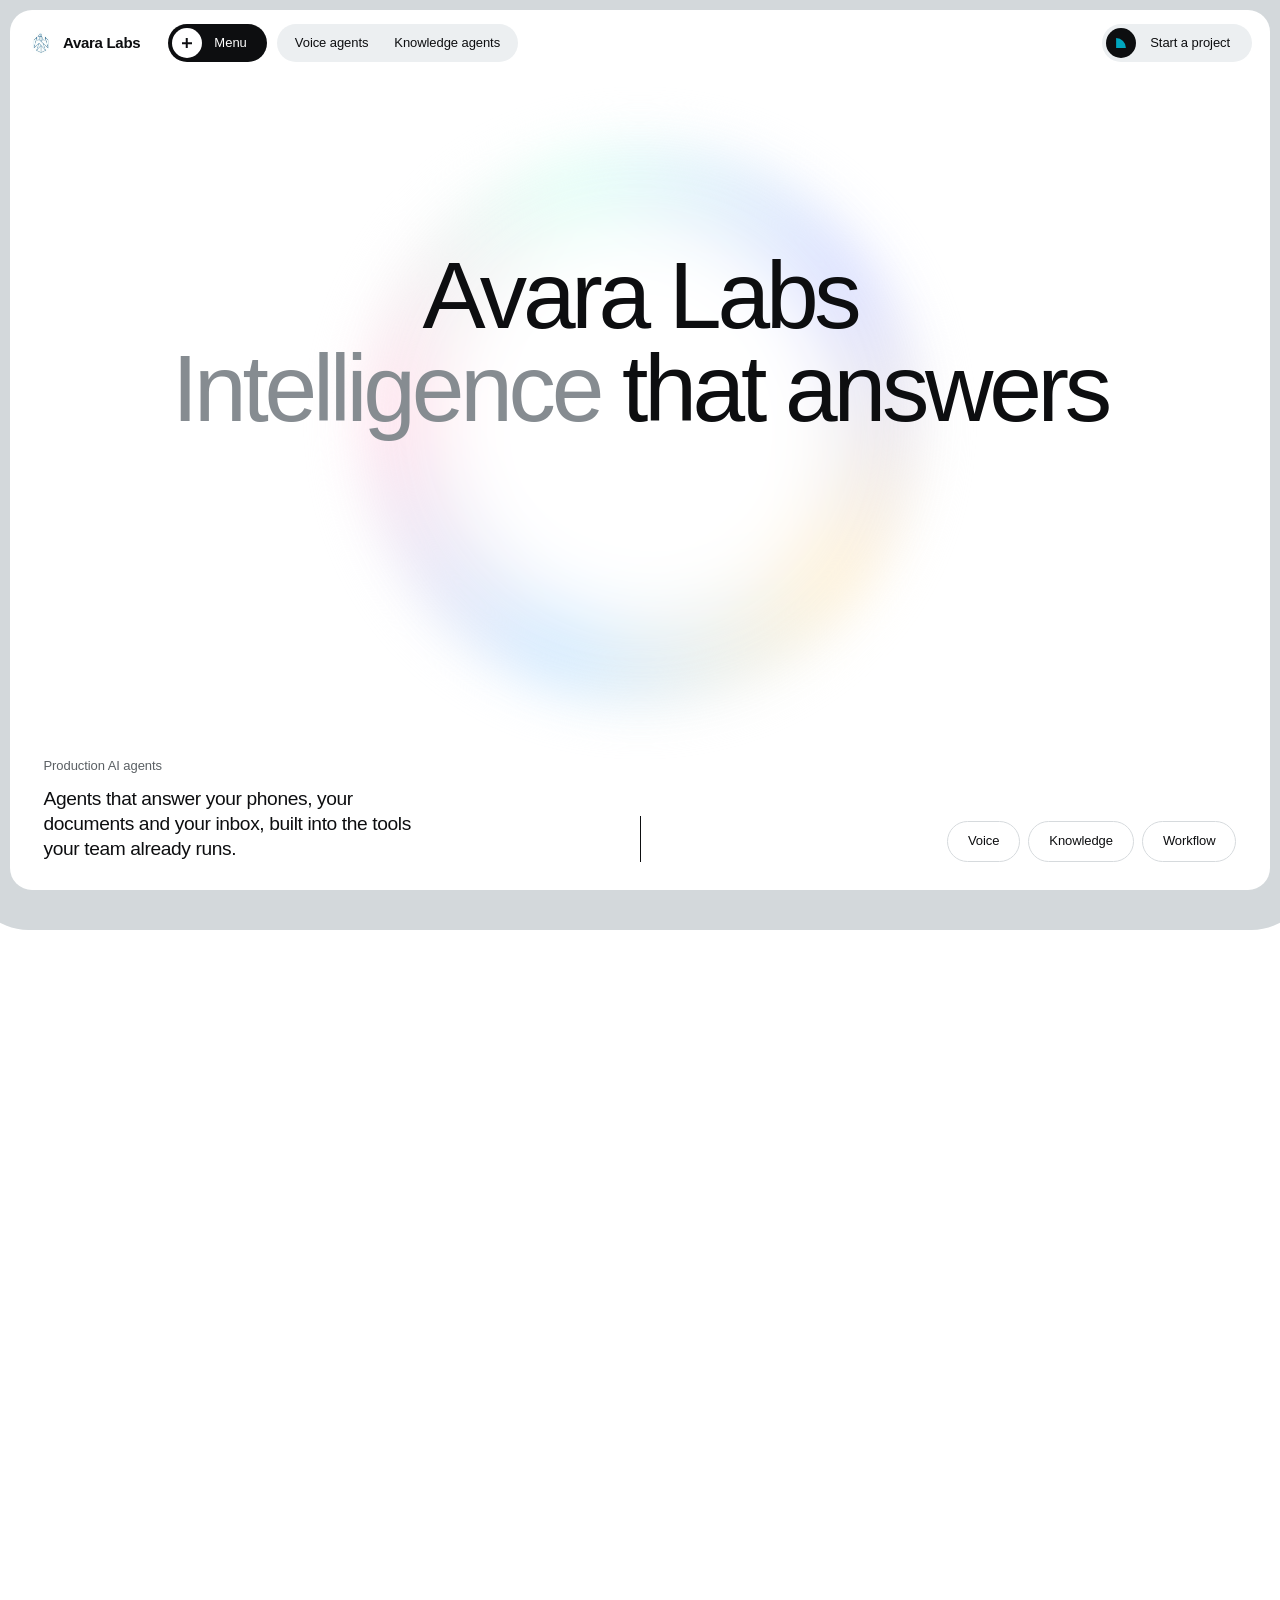
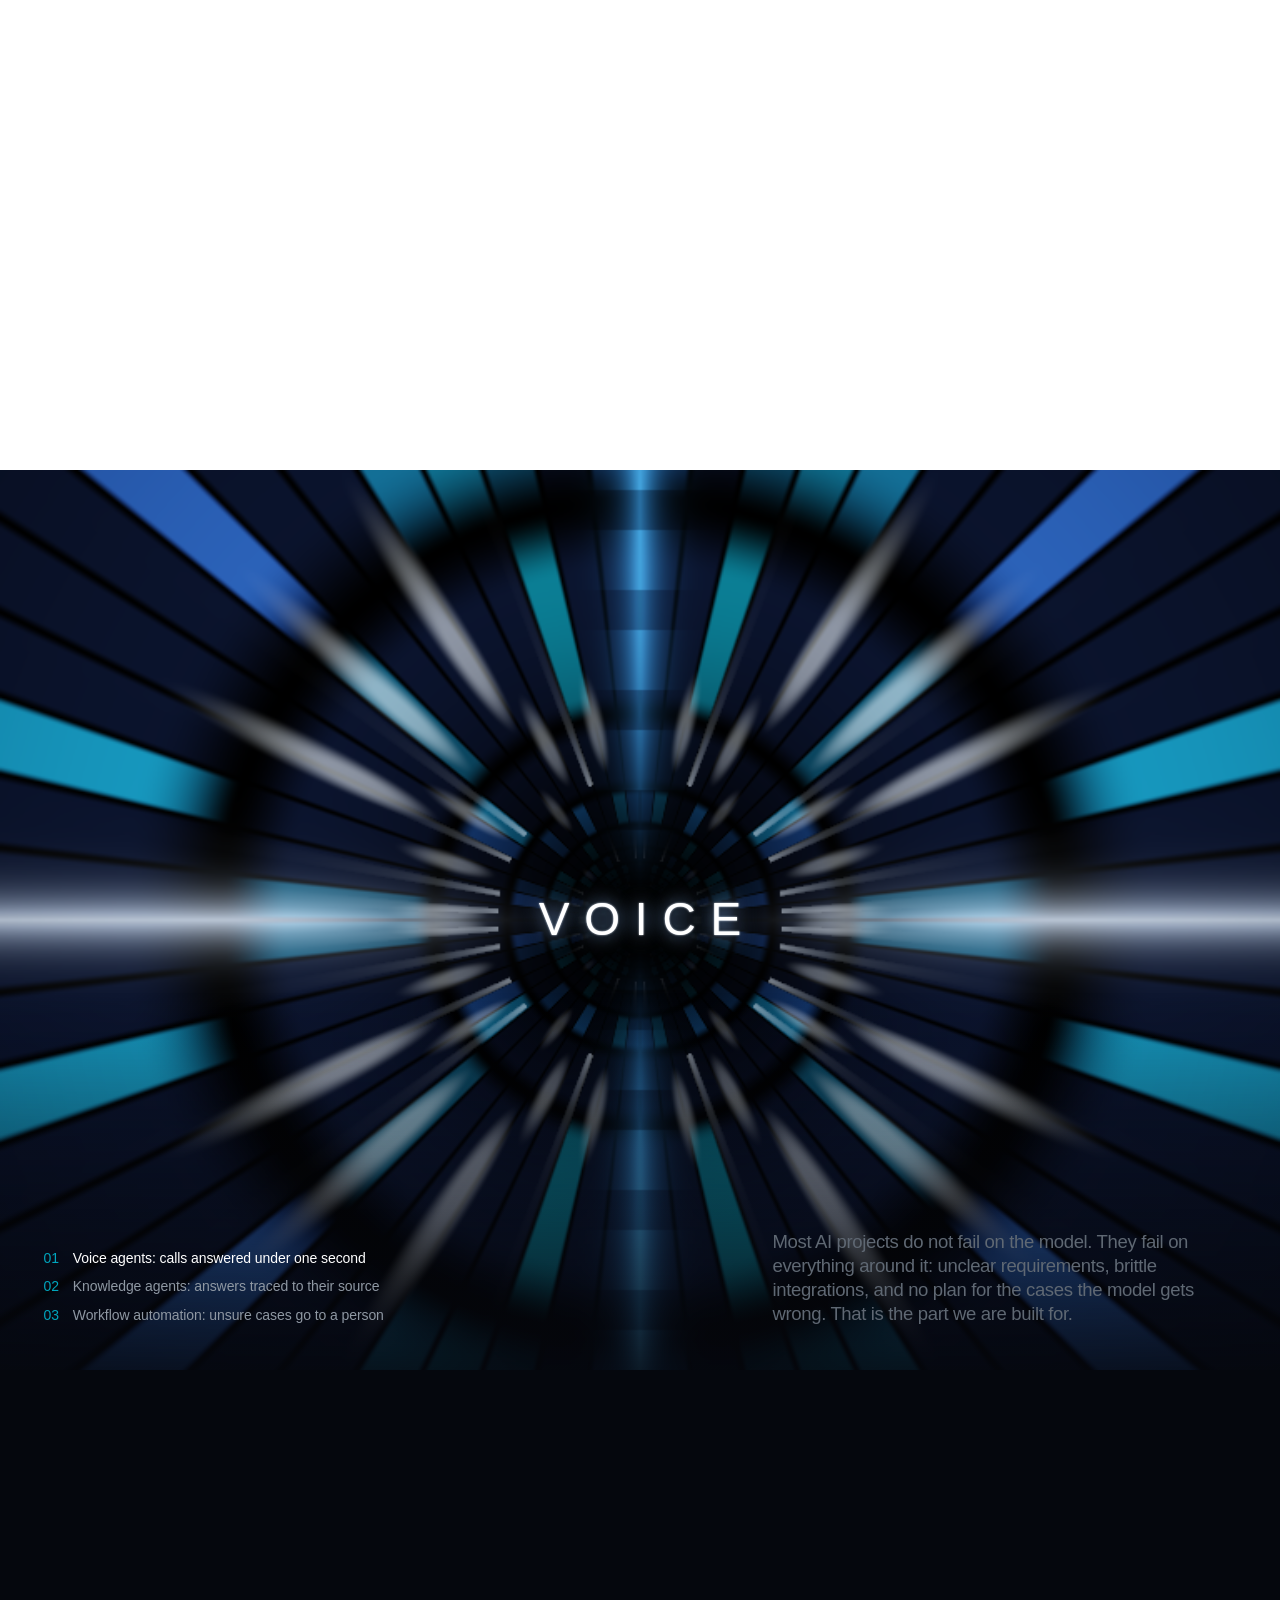
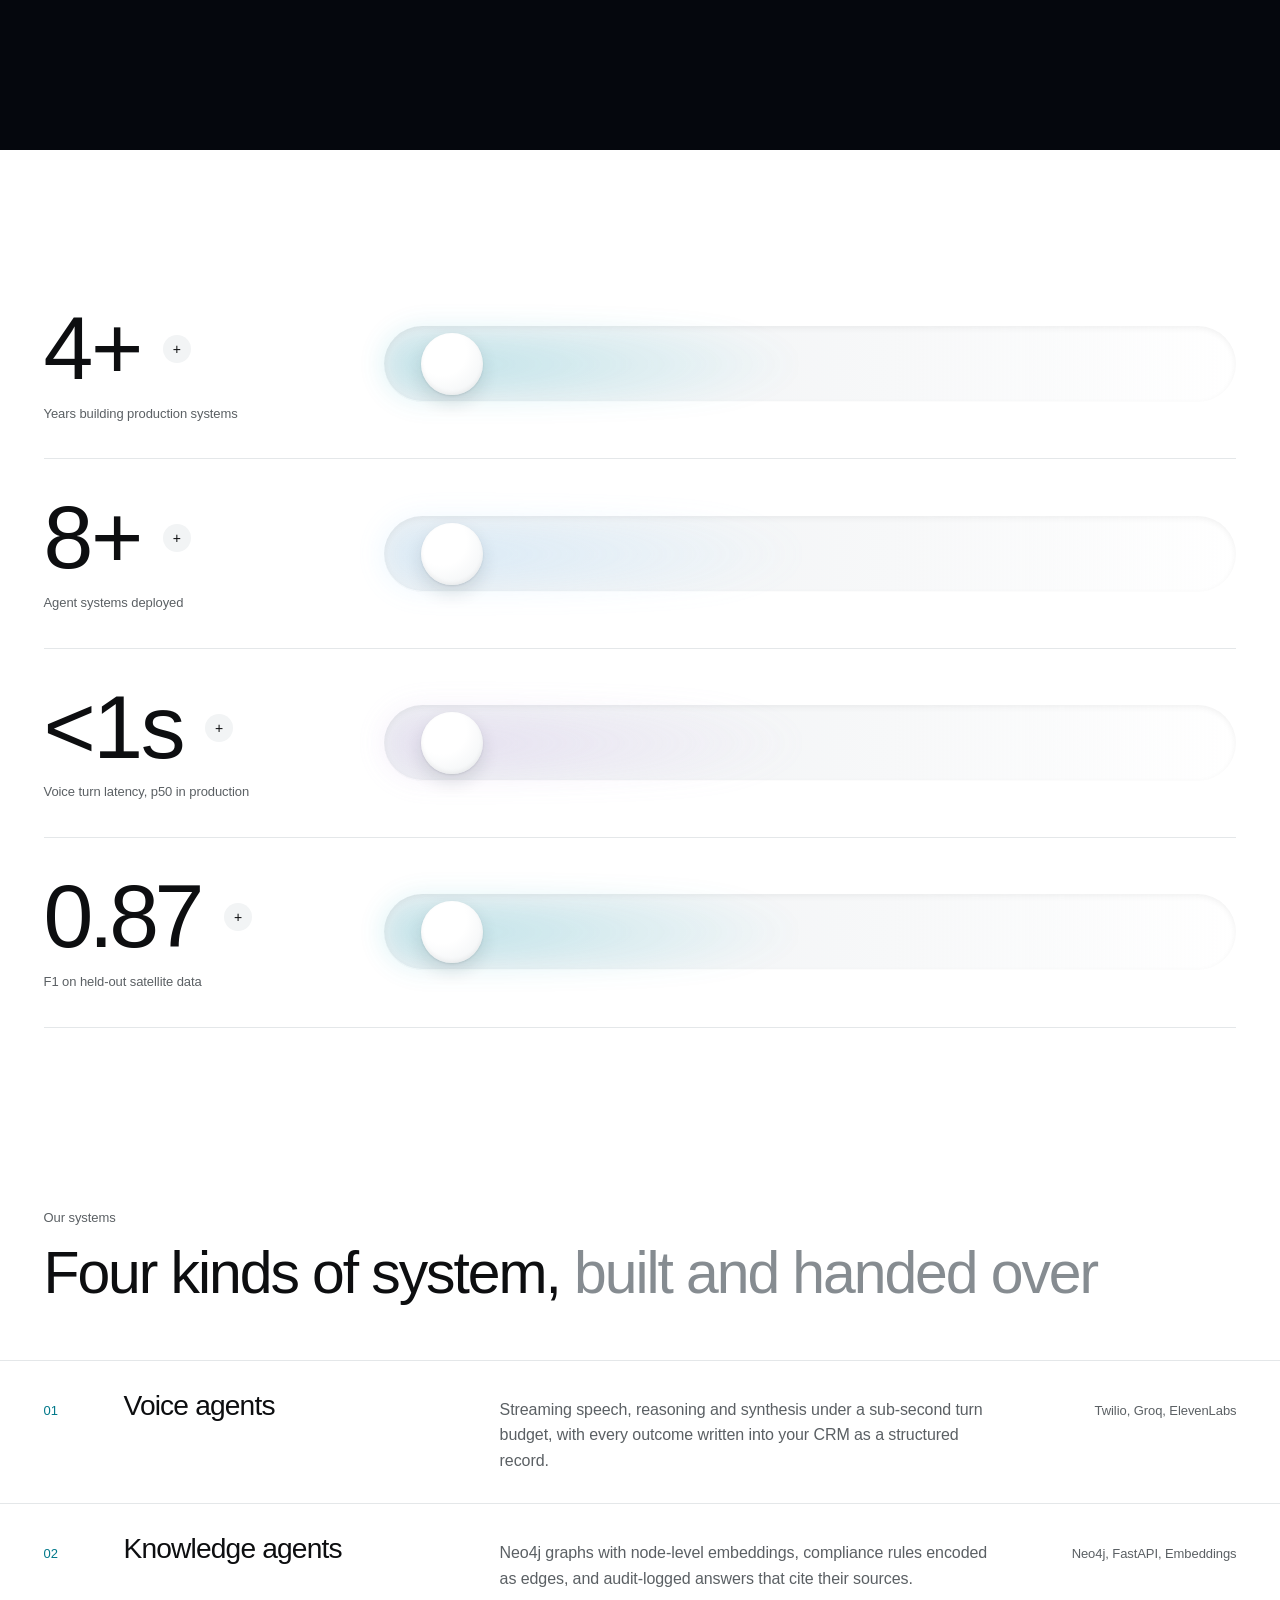
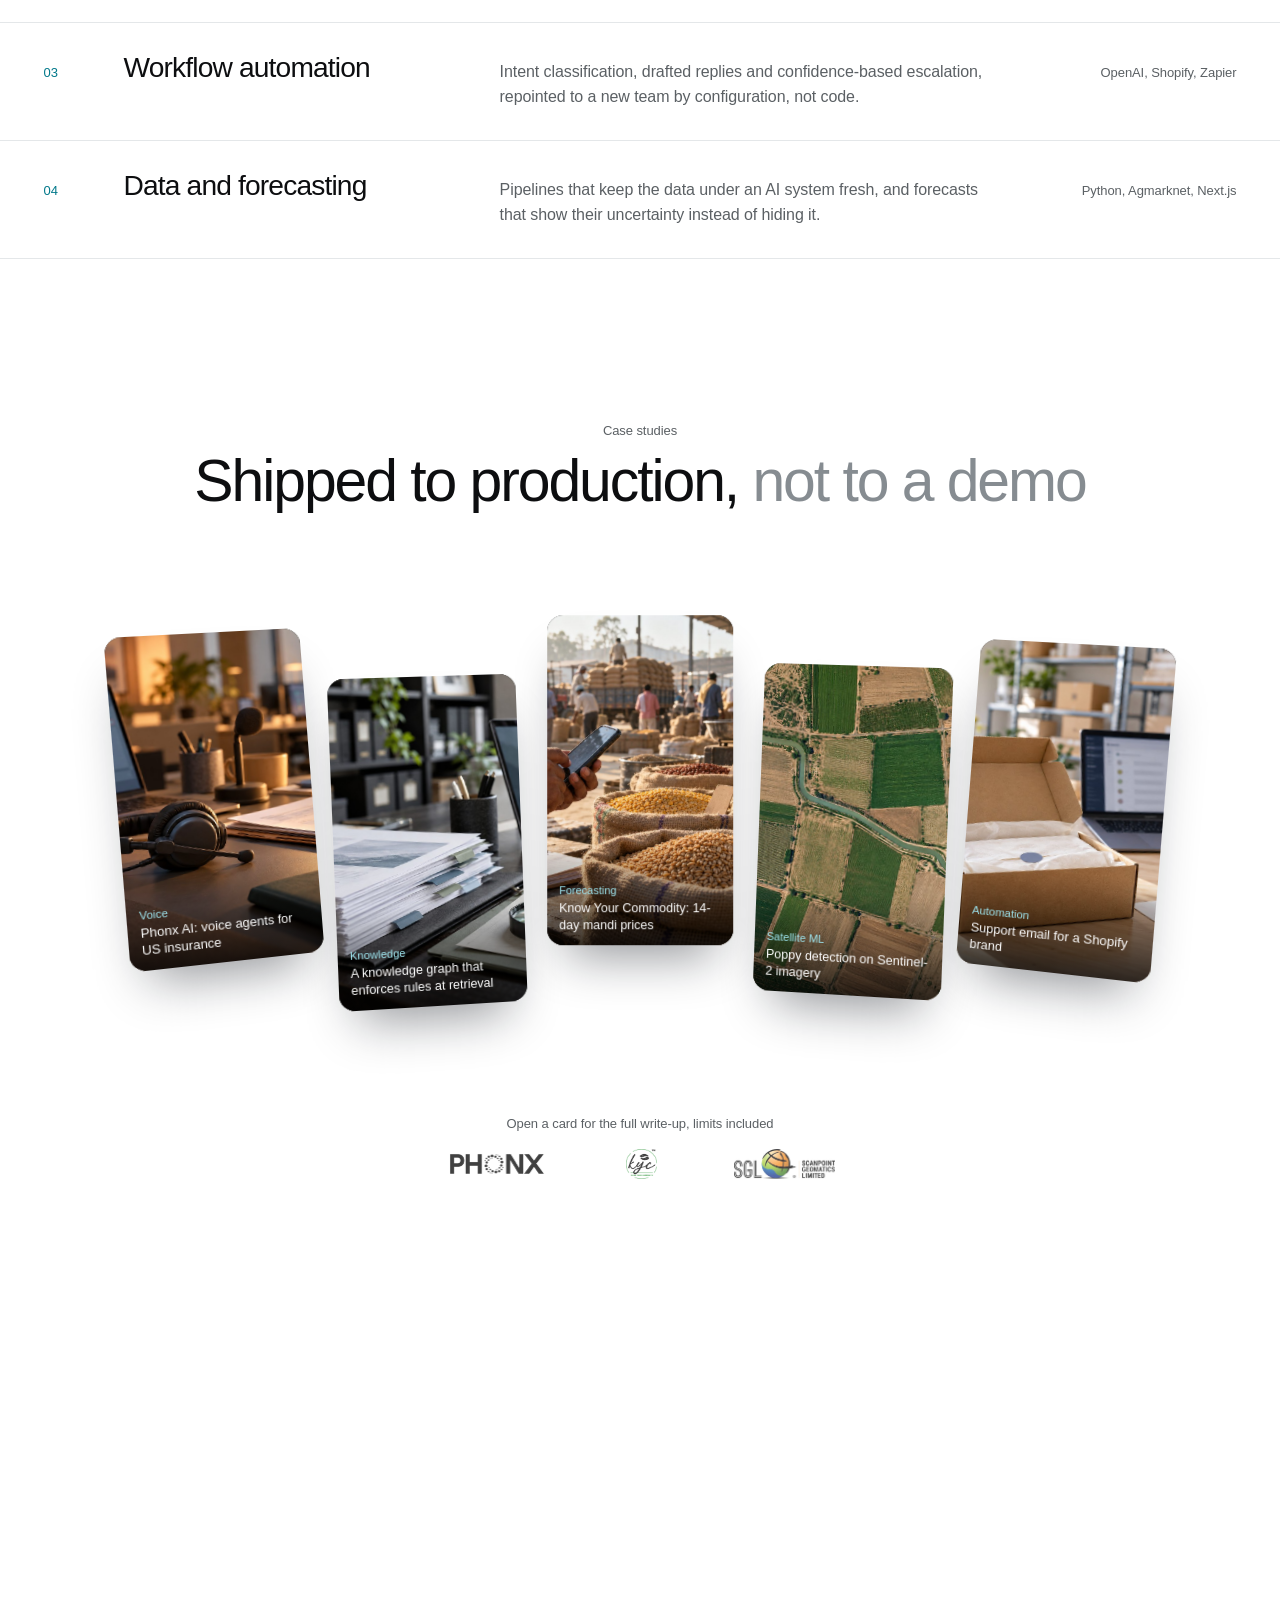
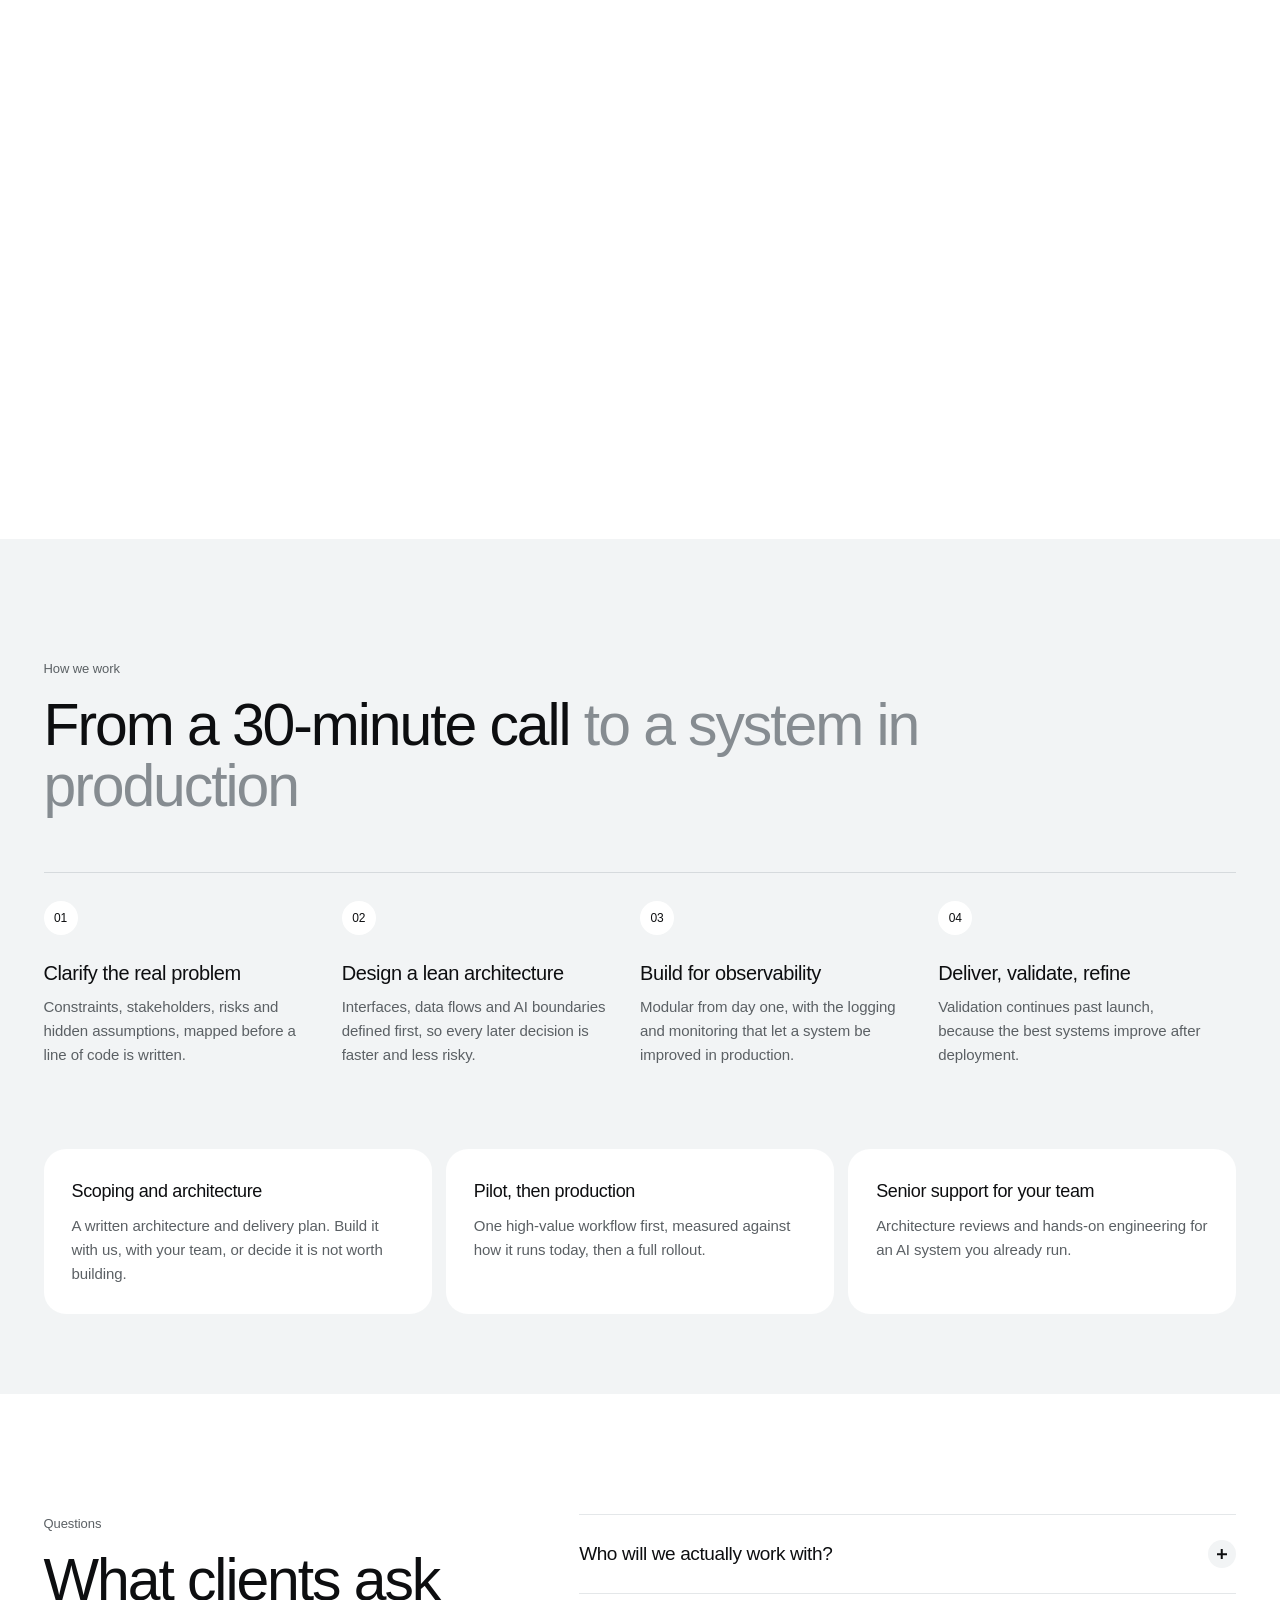
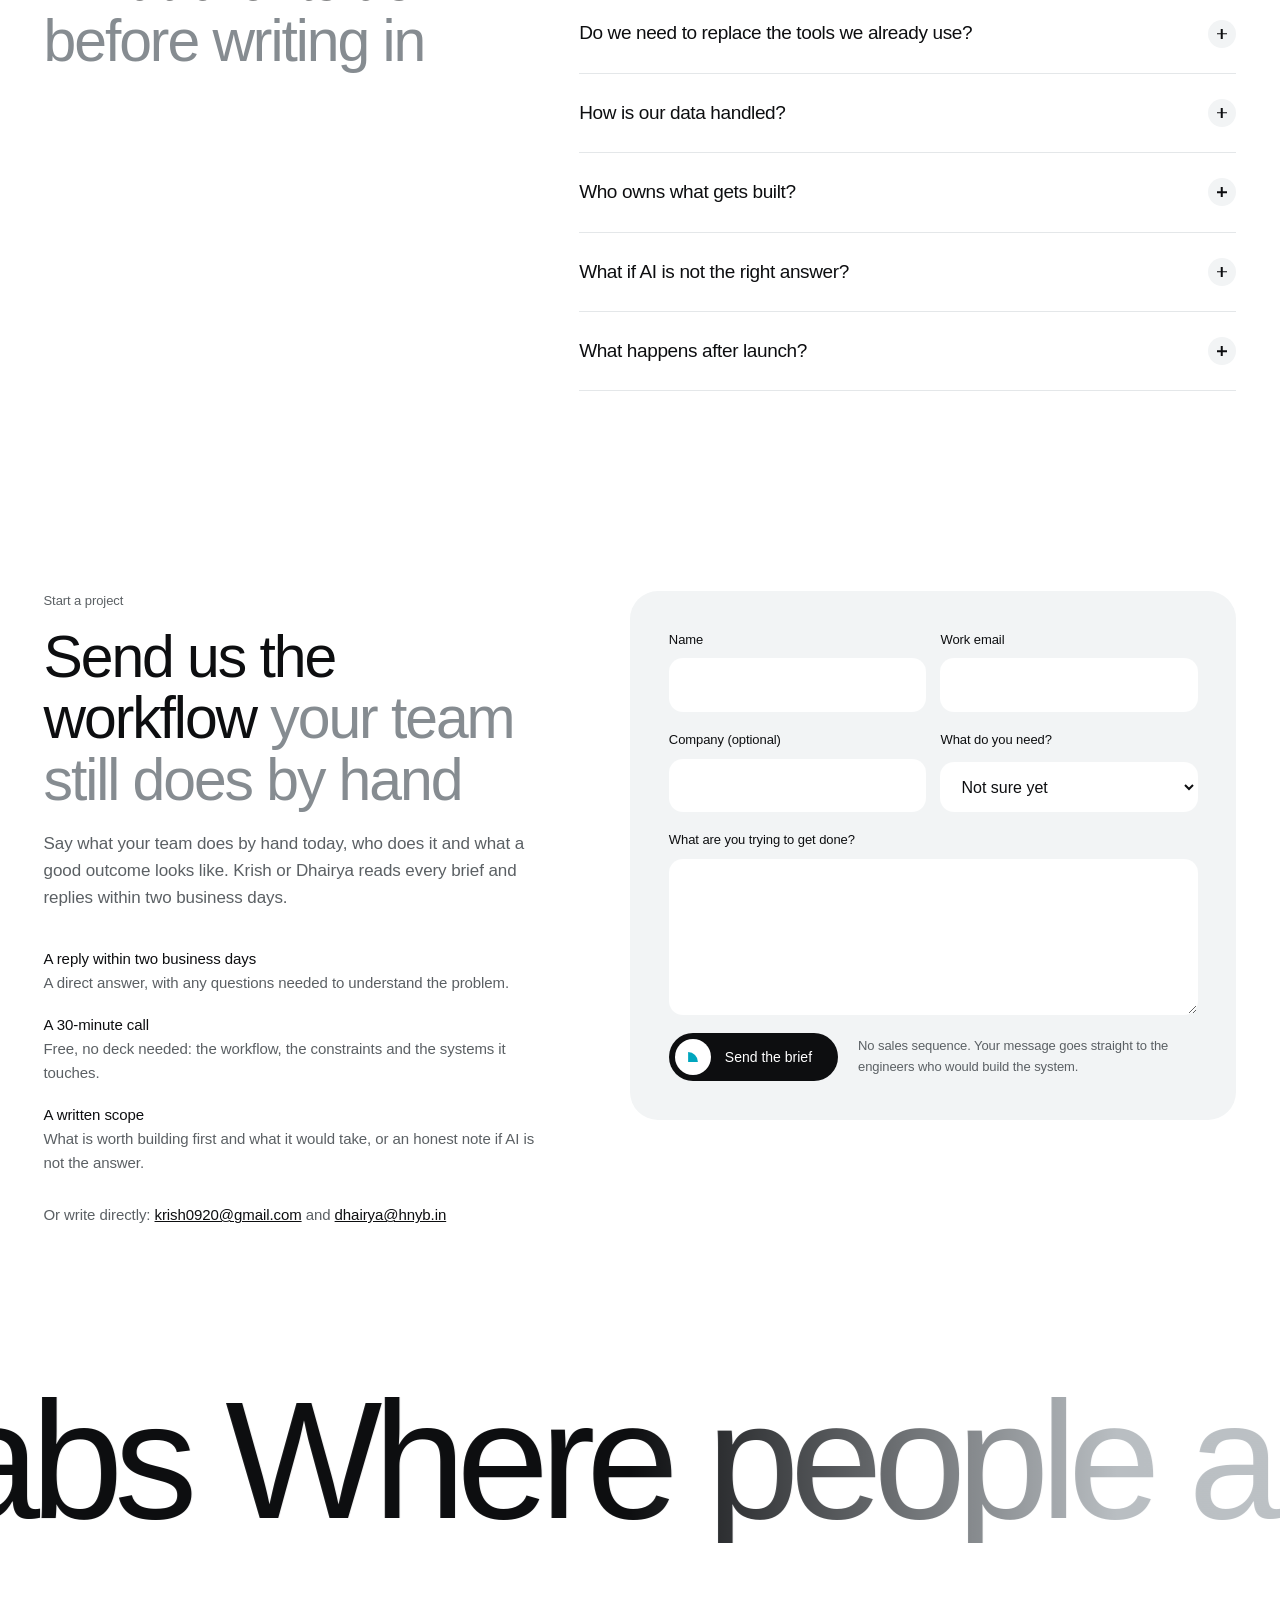
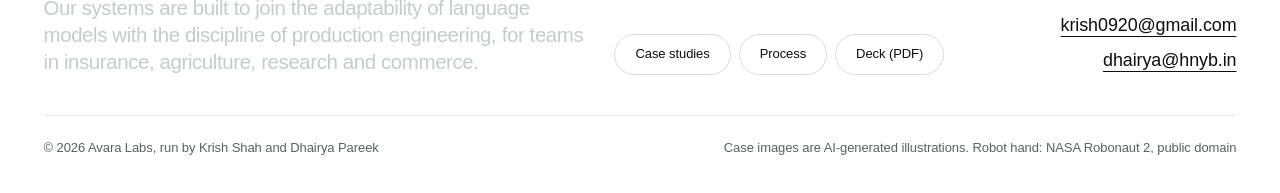
==== commit 581d2d63: "Publish Avara Labs site (Fusion edition) at root, move Hyer edition to /hyer/ Co-Authored-By: Claude" ====
--- a/index.html
+++ b/index.html
@@ -3,250 +3,295 @@
 <head>
   <meta charset="UTF-8">
   <meta name="viewport" content="width=device-width, initial-scale=1">
-  <meta name="theme-color" content="#ffffff">
-  <title>Avara Labs — AI agents in production</title>
-  <meta name="description" content="Avara Labs designs and builds AI agents that take phone calls, read regulated documents and clear support inboxes, inside the tools your team already uses.">
-  <meta property="og:type" content="website">
-  <meta property="og:site_name" content="Avara Labs">
-  <meta property="og:title" content="Avara Labs — AI agents in production">
-  <meta property="og:description" content="Avara Labs designs and builds AI agents that take phone calls, read regulated documents and clear support inboxes, inside the tools your team already uses.">
-  <meta property="og:image" content="assets/og-image.png">
-  <link rel="icon" type="image/png" href="assets/logos/avara-logo.png">
-  <link rel="preconnect" href="https://fonts.googleapis.com">
-  <link rel="preconnect" href="https://fonts.gstatic.com" crossorigin>
-  <link href="https://fonts.googleapis.com/css2?family=Inter+Tight:wght@400;700&amp;display=swap" rel="stylesheet">
+  <title>Avara Labs | Production AI agents for calls, documents and inboxes</title>
+  <meta name="description" content="Voice agents, knowledge agents and workflow automation, built by the two engineers who scope them.">
+  <meta property="og:title" content="Avara Labs">
+  <meta property="og:description" content="Voice agents, knowledge agents and workflow automation, built by the two engineers who scope them.">
+  <link rel="icon" type="image/png" href="assets/avara-logo.png">
+  <link rel="preconnect" href="https://api.fontshare.com" crossorigin>
+  <link href="https://api.fontshare.com/v2/css?f[]=switzer@400,500,600&amp;display=swap" rel="stylesheet">
+  <link rel="stylesheet" href="style.css">
   <script>document.documentElement.classList.add('js');</script>
-  <link rel="stylesheet" href="style.css">
 </head>
 <body>
 <a class="skip" href="#main">Skip to content</a>
-<header class="site-head">
-  <div class="wrap">
-    <nav class="nav" aria-label="Main">
-      <a href="index.html" class="brand"><img src="assets/logos/avara-logo.png" alt="" width="30" height="30">Avara Labs</a>
-      <ul class="nav-links">
-        <li><a href="services.html">Services</a></li>
-        <li><a href="projects.html">Work</a></li>
-        <li><a href="approach.html">How we work</a></li>
-        <li><a href="about.html">About</a></li>
-        <li><a href="contact.html">Contact</a></li>
-      </ul>
-      <a href="contact.html" class="btn btn-ink">Send a project brief</a>
-      <button class="menu-btn" type="button" aria-label="Open menu" aria-expanded="false"><span></span><span></span></button>
-    </nav>
-  </div>
+
+<header class="hdr" id="hdr">
+  <a class="brand" href="#home" aria-label="Avara Labs, home">
+    <img src="assets/avara-logo.png" alt="" width="26" height="26"><span>Avara Labs</span>
+  </a>
+  <button class="menu-pill" id="menu-btn" aria-expanded="false" aria-controls="menu"><span class="dot" aria-hidden="true"><i></i><i></i></span>Menu</button>
+  <nav class="tag-pill" aria-label="Systems">
+    <a href="#systems">Voice agents</a>
+    <a href="#systems">Knowledge agents</a>
+  </nav>
+  <a class="cta-pill" href="#contact">
+    <span class="cta-ico" aria-hidden="true"><svg viewBox="0 0 20 20" width="14" height="14"><path d="M3 17V3a14 14 0 0 1 14 14z" fill="currentColor"/></svg></span>
+    Start a project
+  </a>
 </header>
+
+<div class="menu" id="menu" hidden>
+  <nav aria-label="Main">
+    <a href="#home"><small>01</small>Home</a>
+    <a href="#systems"><small>02</small>Systems</a>
+    <a href="#work"><small>03</small>Work</a>
+    <a href="#process"><small>04</small>Process</a>
+    <a href="about.html"><small>05</small>About</a>
+    <a href="#faq"><small>06</small>Questions</a>
+    <a href="#contact"><small>07</small>Contact</a>
+  </nav>
+  <div class="menu-side">
+    <p>Krish Shah and Dhairya Pareek scope, architect and build every system.</p>
+    <a href="mailto:krish0920@gmail.com">krish0920@gmail.com</a>
+    <a href="mailto:dhairya@hnyb.in">dhairya@hnyb.in</a>
+    <a href="assets/krish_shah_combined_portfolio_with_logos.pdf" target="_blank" rel="noopener">Portfolio deck (PDF, 0.5 MB)</a>
+  </div>
+</div>
+
 <main id="main">
-  <section class="hero">
-    <div class="wrap">
-      <p class="wordmark" aria-hidden="true"><span>Avara Labs</span></p>
+
+  <!-- Hero: the reach -->
+  <section class="hero" id="home" data-scene>
+    <div class="hero-stick">
+      <div class="orb" aria-hidden="true"></div>
+      <h1 class="hero-title">
+        <span class="l1">Avara Labs</span>
+        <span class="l2"><em>Intelligence</em> that answers</span>
+      </h1>
+      <div class="hands" id="hands" aria-hidden="true">
+        <div class="hand hand-h"><img src="img/hand-human.webp" alt="" width="1684" height="834" fetchpriority="high"></div>
+        <div class="hand hand-r"><img src="img/hand-robot.webp" alt="" width="1900" height="1325" fetchpriority="high"></div>
+        <span class="spark"></span>
+      </div>
       <div class="hero-foot">
-        <h1>Agents in<br>production.</h1>
         <div class="hero-copy">
-          <p class="hero-intro">We design and build AI agents that take phone calls, read regulated documents and clear support inboxes, inside the tools your team already uses. Every system ships with a speed target, your compliance rules built in, and a hand-off to a person for anything it should not handle.</p>
-          <div class="actions">
-            <a href="contact.html" class="btn btn-ink">Send a project brief</a>
-            <a href="projects.html" class="btn btn-ghost">Read the five case studies</a>
-          </div>
+          <p class="kicker">Production AI agents</p>
+          <p class="lede">Agents that answer your phones, your documents and your inbox, built into the tools your team already runs.</p>
         </div>
-      </div>
-    </div>
-    <img class="hero-photo" src="img/hero-ai-ops.jpg" alt="An engineer on a call at a desk, with a system diagram on the wall screen" fetchpriority="high">
-  </section>
-
-  <section class="section">
-    <div class="wrap">
-      <dl class="numbers">
-        <div class="number"><dt>4+</dt><dd>years building production systems</dd></div>
-        <div class="number"><dt>8+</dt><dd>agent systems deployed</dd></div>
-        <div class="number"><dt>10,000+</dt><dd>hours of manual work removed</dd></div>
-      </dl>
-    </div>
-  </section>
-
-  <section class="section" id="systems">
-    <div class="wrap split">
-      <div class="split-label sticky">
-        <span class="caption">Systems</span>
-        <h2 class="h-lg">Three kinds of system on one shared backend.</h2>
-        <a class="link" href="services.html">Services and what ships with each build</a>
-      </div>
-      <div class="split-body features">
-        <a class="feature" href="services.html#voice">
-          <span class="n">01</span>
-          <h3>Voice agents</h3>
-          <p>Answer and place calls at volume, with each outcome written into your CRM as a structured record.</p>
-          <p class="meta">Twilio, Groq, ElevenLabs</p>
-        </a>
-        <a class="feature" href="services.html#knowledge">
-          <span class="n">02</span>
-          <h3>Knowledge agents</h3>
-          <p>Answers from your own documents, each one traceable to its source and checked against your compliance rules.</p>
-          <p class="meta">Neo4j, vector embeddings</p>
-        </a>
-        <a class="feature" href="services.html#workflow">
-          <span class="n">03</span>
-          <h3>Workflow automation</h3>
-          <p>Routine inbox and back-office work handled; anything the model is unsure of goes to a person.</p>
-          <p class="meta">OpenAI, Shopify, Zapier</p>
-        </a>
-        <a class="feature" href="services.html#underneath">
-          <span class="n">04</span>
-          <h3>Underneath every build</h3>
-          <p>Orchestration, backend, infrastructure, data pipelines and requirements work are part of every system, not a separate line item.</p>
-          <p class="meta">Python, FastAPI, Docker, AWS</p>
-        </a>
-      </div>
-    </div>
-  </section>
-
-  <section class="section" id="work">
-    <div class="wrap">
-      <div class="sec-head">
-        <span class="caption">Work</span>
-        <h2 class="h-lg">Five builds, each written up with its limits.</h2>
-      </div>
-
-      <article class="clay">
-        <div class="clay-body">
-          <span class="caption">Featured case study: voice infrastructure</span>
-          <h3>Phonx AI Voice Platform</h3>
-          <p>Real-time voice automation for high-volume US insurance workflows: sub-second turn-taking, compliance-aware reasoning, and outcomes written straight into the agency&rsquo;s CRM.</p>
-          <ul>
-            <li>Under 1 s turn latency, p50 in production</li>
-            <li>Outbound enrollment live, inbound in pilot</li>
-          </ul>
-          <div class="actions">
-            <a href="project_phonx.html" class="btn btn-light">Read the Phonx case study</a>
-          </div>
-        </div>
-        <div class="clay-photo"><img src="img/voice-agent-ops.jpg" alt="Headset and workspace for a production voice-agent system" loading="lazy"></div>
-      </article>
-
-      <div class="cards">
-        <a class="card" href="project_vkg.html">
-          <div class="card-photo"><img src="img/knowledge-compliance.jpg" alt="Secure document workspace for a knowledge and compliance system" loading="lazy"></div>
-          <div class="card-text">
-            <span class="caption">Knowledge and compliance</span>
-            <h3>Enterprise Vector Knowledge Graph</h3>
-            <p>Graph-native retrieval for compliance-sensitive documents. Deployed in insurance, piloted in research.</p>
-          </div>
-        </a>
-        <a class="card" href="project_kyc.html">
-          <div class="card-photo"><img src="img/agri-forecasting.jpg" alt="Grain market scene for agricultural price forecasting" loading="lazy"></div>
-          <div class="card-text">
-            <span class="caption">Agri price forecasting</span>
-            <h3>Know Your Commodity</h3>
-            <p>Government mandi prices and a 14-day price predictor that reports its own uncertainty. Live at kycagri.com.</p>
-          </div>
-        </a>
-        <a class="card" href="project_satellite.html">
-          <div class="card-photo"><img src="img/satellite-ml.jpg" alt="Illustrative aerial view of agricultural field patterns" loading="lazy"></div>
-          <div class="card-text">
-            <span class="caption">Prior work: satellite ML</span>
-            <h3>Satellite ML Poppy Detection</h3>
-            <p>CNN-based detection on Sentinel-2 imagery, 0.87 F1 on held-out data. A research proof of concept.</p>
-          </div>
-        </a>
-        <a class="card" href="project_avara.html">
-          <div class="card-photo"><img src="img/ecommerce-support.jpg" alt="Fulfilment desk for e-commerce customer-support automation" loading="lazy"></div>
-          <div class="card-text">
-            <span class="caption">Automation systems</span>
-            <h3>E-commerce Email Automation</h3>
-            <p>Support email for a Shopify D2C brand: classification, drafting and confidence-based escalation to a person.</p>
-          </div>
-        </a>
-      </div>
-    </div>
-  </section>
-
-  <section class="band-dark" id="process">
-    <div class="wrap split">
-      <div class="split-label sticky">
-        <span class="caption">How we work</span>
-        <h2 class="h-lg">Every project runs in four stages.</h2>
-      </div>
-      <div class="split-body">
-        <div class="features cols-1">
-          <div class="feature"><span class="n">01</span><h3>Clarify the real problem</h3><p>Identify constraints, stakeholders, risks and hidden assumptions before a line of code is written.</p></div>
-          <div class="feature"><span class="n">02</span><h3>Design a lean MVP architecture</h3><p>Define interfaces, data flows and AI boundaries before building, so every later decision is faster and less risky.</p></div>
-          <div class="feature"><span class="n">03</span><h3>Build for scale and observability</h3><p>Structure systems for modularity, iteration and debugging from day one, so they can be improved in production.</p></div>
-          <div class="feature"><span class="n">04</span><h3>Deliver, validate and refine</h3><p>Validation continues past launch, because the best systems improve after deployment.</p></div>
-        </div>
-        <a class="link" href="approach.html" style="display:inline-block;margin-top:40px">How a project runs in detail</a>
-      </div>
-    </div>
-  </section>
-
-  <section class="section" id="why" style="padding-top:var(--section)">
-    <div class="wrap">
-      <div class="sec-head">
-        <span class="caption">Why us</span>
-        <h2 class="h-lg">Six working rules teams hire us for.</h2>
-      </div>
-      <div class="split">
-        <div class="split-label">
-          <p style="margin-top:0">Most AI projects do not fail on the model. They fail on everything around it: unclear requirements, brittle integrations, and no plan for the cases the model gets wrong. That is the part we are built for.</p>
-        </div>
-        <div class="split-body features">
-          <div class="feature"><span class="n">01</span><h3>Built for production, not for demos</h3><p>Our systems run inside real workflows: live phone calls, regulated documents, customer inboxes. Every design decision is tested against how the system behaves in use, not how it looks in a pitch.</p></div>
-          <div class="feature"><span class="n">02</span><h3>Architecture before code</h3><p>We map requirements, interfaces and data flows before building. IREB-certified requirements engineering surfaces technical risk early, while it is still cheap to fix.</p></div>
-          <div class="feature"><span class="n">03</span><h3>Control is designed in</h3><p>Compliance rules are enforced at retrieval, not patched on after generation. Uncertain cases route to a person. Failure paths, timeouts and retries are first-class parts of the system.</p></div>
-          <div class="feature"><span class="n">04</span><h3>It fits the stack you already run</h3><p>Systems are structured around your existing teams, tools and CRM. Where an off-the-shelf component is the right answer, we use it instead of building a platform you do not need.</p></div>
-          <div class="feature"><span class="n">05</span><h3>One team from model to deployment</h3><p>Intelligence layer, APIs, infrastructure and delivery are handled together, so nothing gets lost between a prototype and the thing that actually ships.</p></div>
-          <div class="feature"><span class="n">06</span><h3>Straight answers</h3><p>Each of our case studies states what worked, what the limits were, and what we would approach differently today. You get the same candour during a project.</p></div>
-        </div>
-      </div>
-    </div>
-  </section>
-
-  <section class="cta">
-    <div class="wrap">
-      <h2 class="h-display">Send us the workflow your team still does by hand.</h2>
-      <p class="lead">Tell us what your team does by hand today. We&rsquo;ll come back with what is worth automating, what isn&rsquo;t, and what a first version would take.</p>
-      <div class="actions">
-        <a href="contact.html" class="btn btn-ink">Write to Krish and Dhairya</a>
-        <a href="assets/docs/krish_shah_combined_portfolio_with_logos.pdf" class="btn btn-ghost" target="_blank" rel="noopener">Portfolio deck (PDF, 0.5 MB)</a>
-      </div>
-    </div>
+        <span class="scroll-cue" aria-hidden="true"><i></i></span>
+        <ul class="chips" aria-label="What we build">
+          <li><a href="#systems">Voice</a></li>
+          <li><a href="#systems">Knowledge</a></li>
+          <li><a href="#systems">Workflow</a></li>
+        </ul>
+      </div>
+    </div>
+  </section>
+
+  <!-- Tunnel -->
+  <section class="tunnel" id="about" data-dark data-scene>
+    <div class="tunnel-stick">
+      <canvas class="tunnel-gl" id="tunnel" aria-hidden="true"></canvas>
+      <div class="tunnel-word" aria-hidden="true"><span id="tword">VOICE</span></div>
+      <ol class="tunnel-steps">
+        <li class="on"><b>01</b> Voice agents: calls answered under one second</li>
+        <li><b>02</b> Knowledge agents: answers traced to their source</li>
+        <li><b>03</b> Workflow automation: unsure cases go to a person</li>
+      </ol>
+      <p class="tunnel-copy" id="tcopy">Most AI projects do not fail on the model. They fail on everything around it: unclear requirements, brittle integrations, and no plan for the cases the model gets wrong. That is the part we are built for.</p>
+    </div>
+  </section>
+
+  <!-- Numbers -->
+  <section class="stats" id="numbers" aria-label="Avara Labs in numbers">
+    <div class="stat" data-tone="teal">
+      <div class="stat-n"><strong data-count="4">4</strong><span>+</span><button class="plus" type="button" aria-label="About this number" data-tip="Since 2022, across insurance, agri-markets, geospatial and e-commerce">+</button></div>
+      <p>Years building production systems</p>
+      <div class="track" aria-hidden="true"><i></i></div>
+    </div>
+    <div class="stat" data-tone="pearl">
+      <div class="stat-n"><strong data-count="8">8</strong><span>+</span><button class="plus" type="button" aria-label="About this number" data-tip="Voice, knowledge, forecasting and automation systems handed over">+</button></div>
+      <p>Agent systems deployed</p>
+      <div class="track" aria-hidden="true"><i></i></div>
+    </div>
+    <div class="stat" data-tone="lilac">
+      <div class="stat-n"><span>&lt;</span><strong data-count="1">1</strong><span>s</span><button class="plus" type="button" aria-label="About this number" data-tip="Median voice turn on the Phonx AI deployment, barge-in included">+</button></div>
+      <p>Voice turn latency, p50 in production</p>
+      <div class="track" aria-hidden="true"><i></i></div>
+    </div>
+    <div class="stat" data-tone="teal">
+      <div class="stat-n"><strong data-count="0.87" data-dec="2">0.87</strong><button class="plus" type="button" aria-label="About this number" data-tip="Held-out Sentinel-2 test data, Scanpoint Geomatics research build">+</button></div>
+      <p>F1 on held-out satellite data</p>
+      <div class="track" aria-hidden="true"><i></i></div>
+    </div>
+  </section>
+
+  <!-- Systems -->
+  <section class="systems" id="systems">
+    <div class="sec-head">
+      <p class="kicker">Our systems</p>
+      <h2>Four kinds of system, <em>built and handed over</em></h2>
+    </div>
+    <ul class="sys-list">
+      <li>
+        <span class="sys-n">01</span>
+        <h3>Voice agents</h3>
+        <p>Streaming speech, reasoning and synthesis under a sub-second turn budget, with every outcome written into your CRM as a structured record.</p>
+        <span class="sys-stack">Twilio, Groq, ElevenLabs</span>
+      </li>
+      <li>
+        <span class="sys-n">02</span>
+        <h3>Knowledge agents</h3>
+        <p>Neo4j graphs with node-level embeddings, compliance rules encoded as edges, and audit-logged answers that cite their sources.</p>
+        <span class="sys-stack">Neo4j, FastAPI, Embeddings</span>
+      </li>
+      <li>
+        <span class="sys-n">03</span>
+        <h3>Workflow automation</h3>
+        <p>Intent classification, drafted replies and confidence-based escalation, repointed to a new team by configuration, not code.</p>
+        <span class="sys-stack">OpenAI, Shopify, Zapier</span>
+      </li>
+      <li>
+        <span class="sys-n">04</span>
+        <h3>Data and forecasting</h3>
+        <p>Pipelines that keep the data under an AI system fresh, and forecasts that show their uncertainty instead of hiding it.</p>
+        <span class="sys-stack">Python, Agmarknet, Next.js</span>
+      </li>
+    </ul>
+  </section>
+
+  <!-- Work: the card stack -->
+  <section class="work" id="work">
+    <div class="work-stick">
+      <div class="work-head">
+        <p class="kicker">Case studies</p>
+        <h2 class="work-title"><span>Shipped to production,</span> <em>not to a demo</em></h2>
+      </div>
+      <div class="stage" id="stage">
+        <button class="card" data-case="phonx" type="button"><img src="img/voice-agent-ops.jpg" alt=""><span class="card-cap"><small>Voice</small>Phonx AI: voice agents for US insurance</span></button>
+        <button class="card" data-case="vkg" type="button"><img src="img/knowledge-compliance.jpg" alt=""><span class="card-cap"><small>Knowledge</small>A knowledge graph that enforces rules at retrieval</span></button>
+        <button class="card" data-case="kyc" type="button"><img src="img/agri-forecasting.jpg" alt=""><span class="card-cap"><small>Forecasting</small>Know Your Commodity: 14-day mandi prices</span></button>
+        <button class="card" data-case="sat" type="button"><img src="img/satellite-ml.jpg" alt=""><span class="card-cap"><small>Satellite ML</small>Poppy detection on Sentinel-2 imagery</span></button>
+        <button class="card" data-case="ecom" type="button"><img src="img/ecommerce-support.jpg" alt=""><span class="card-cap"><small>Automation</small>Support email for a Shopify brand</span></button>
+      </div>
+      <p class="work-hint" id="work-hint">Open a card for the full write-up, limits included</p>
+      <div class="logos" aria-label="Built for and with">
+        <img src="assets/phonx-light.png" alt="Phonx AI" loading="lazy">
+        <img src="assets/kyc-light.png" alt="Know Your Commodity" loading="lazy">
+        <img src="assets/sgl-light.png" alt="Scanpoint Geomatics" loading="lazy">
+      </div>
+    </div>
+  </section>
+
+  <!-- Process -->
+  <section class="process" id="process">
+    <div class="sec-head">
+      <p class="kicker">How we work</p>
+      <h2>From a 30-minute call <em>to a system in production</em></h2>
+    </div>
+    <ol class="steps">
+      <li><span class="step-n">01</span><h3>Clarify the real problem</h3><p>Constraints, stakeholders, risks and hidden assumptions, mapped before a line of code is written.</p></li>
+      <li><span class="step-n">02</span><h3>Design a lean architecture</h3><p>Interfaces, data flows and AI boundaries defined first, so every later decision is faster and less risky.</p></li>
+      <li><span class="step-n">03</span><h3>Build for observability</h3><p>Modular from day one, with the logging and monitoring that let a system be improved in production.</p></li>
+      <li><span class="step-n">04</span><h3>Deliver, validate, refine</h3><p>Validation continues past launch, because the best systems improve after deployment.</p></li>
+    </ol>
+    <div class="offers">
+      <article><h3>Scoping and architecture</h3><p>A written architecture and delivery plan. Build it with us, with your team, or decide it is not worth building.</p></article>
+      <article><h3>Pilot, then production</h3><p>One high-value workflow first, measured against how it runs today, then a full rollout.</p></article>
+      <article><h3>Senior support for your team</h3><p>Architecture reviews and hands-on engineering for an AI system you already run.</p></article>
+    </div>
+  </section>
+
+  <!-- FAQ -->
+  <section class="faq" id="faq">
+    <div class="sec-head">
+      <p class="kicker">Questions</p>
+      <h2>What clients ask <em>before writing in</em></h2>
+    </div>
+    <div class="faq-list">
+      <details><summary>Who will we actually work with?<i aria-hidden="true"></i></summary><p>Krish Shah and Dhairya Pareek, directly. Krish leads requirements and architecture; Dhairya leads data, forecasting and integrations. The people who scope the system build it.</p></details>
+      <details><summary>Do we need to replace the tools we already use?<i aria-hidden="true"></i></summary><p>No. Systems are built around your existing CRM, telephony, inbox and data. Where an off-the-shelf component is the right answer, we use it.</p></details>
+      <details><summary>How is our data handled?<i aria-hidden="true"></i></summary><p>Access and compliance rules are enforced inside the system, with audit logging where it matters. Sensitive deployments can run inside your own environment; a previous insurance deployment runs on-premises with encryption at rest.</p></details>
+      <details><summary>Who owns what gets built?<i aria-hidden="true"></i></summary><p>You do. The code, configuration and documentation are yours, handed over in a state your own team can run.</p></details>
+      <details><summary>What if AI is not the right answer?<i aria-hidden="true"></i></summary><p>Then we will say so. Some problems are better solved with a rule, a form or a process change, and the scoping step is designed to find that out early.</p></details>
+      <details><summary>What happens after launch?<i aria-hidden="true"></i></summary><p>Systems are monitored in production, thresholds are tuned against real usage, and ongoing support is agreed as part of the scope.</p></details>
+    </div>
+  </section>
+
+  <!-- Contact -->
+  <section class="contact" id="contact">
+    <div class="sec-head">
+      <p class="kicker">Start a project</p>
+      <h2>Send us the workflow <em>your team still does by hand</em></h2>
+      <p class="sec-sub">Say what your team does by hand today, who does it and what a good outcome looks like. Krish or Dhairya reads every brief and replies within two business days.</p>
+      <ol class="next">
+        <li><b>A reply within two business days</b> A direct answer, with any questions needed to understand the problem.</li>
+        <li><b>A 30-minute call</b> Free, no deck needed: the workflow, the constraints and the systems it touches.</li>
+        <li><b>A written scope</b> What is worth building first and what it would take, or an honest note if AI is not the answer.</li>
+      </ol>
+      <p class="mails">Or write directly: <a href="mailto:krish0920@gmail.com">krish0920@gmail.com</a> and <a href="mailto:dhairya@hnyb.in">dhairya@hnyb.in</a></p>
+    </div>
+    <form class="form" action="https://formsubmit.co/krish0920@gmail.com" method="POST">
+      <input type="hidden" name="_subject" value="New brief from avaralabs site">
+      <input type="hidden" name="_captcha" value="false">
+      <input type="hidden" name="_cc" value="dhairya@hnyb.in">
+      <input type="hidden" name="_next" data-next="thanks.html" value="">
+      <label class="hp">Leave this empty <input type="text" name="_honey" tabindex="-1" autocomplete="off"></label>
+      <div class="row">
+        <label>Name <input name="name" required autocomplete="name"></label>
+        <label>Work email <input type="email" name="email" required autocomplete="email"></label>
+      </div>
+      <div class="row">
+        <label>Company (optional) <input name="company" autocomplete="organization"></label>
+        <label>What do you need?
+          <select name="need">
+            <option>Not sure yet</option>
+            <option>Voice agent</option>
+            <option>Knowledge or document system</option>
+            <option>Workflow automation</option>
+            <option>Architecture review</option>
+            <option>Senior engineering support</option>
+          </select>
+        </label>
+      </div>
+      <label>What are you trying to get done? <textarea name="message" rows="5" required></textarea></label>
+      <div class="form-foot">
+        <button class="send" type="submit"><span class="cta-ico" aria-hidden="true"><svg viewBox="0 0 20 20" width="14" height="14"><path d="M3 17V3a14 14 0 0 1 14 14z" fill="currentColor"/></svg></span>Send the brief</button>
+        <p>No sales sequence. Your message goes straight to the engineers who would build the system.</p>
+      </div>
+    </form>
   </section>
 </main>
 
-<footer class="site-foot">
-  <div class="wrap">
-    <div class="foot-grid">
-      <div>
-        <p>Production AI systems: voice agents, knowledge graphs, workflow automation, and the backend and cloud infrastructure they run on.</p>
-        <a href="contact.html" class="btn btn-ghost-light">Start a project</a>
-      </div>
-      <div class="foot-col">
-        <h2>Work</h2>
-        <a href="project_phonx.html">Phonx AI Voice Platform</a>
-        <a href="project_vkg.html">Vector Knowledge Graph</a>
-        <a href="project_kyc.html">Know Your Commodity</a>
-        <a href="project_satellite.html">Satellite ML</a>
-        <a href="project_avara.html">E-commerce Automation</a>
-      </div>
-      <div class="foot-col">
-        <h2>Firm</h2>
-        <a href="services.html">Services</a>
-        <a href="approach.html">How we work</a>
-        <a href="about.html">About</a>
-        <a href="contact.html">Contact</a>
-      </div>
-      <div class="foot-col">
-        <h2>Materials</h2>
-        <a href="assets/docs/krish_shah_combined_portfolio_with_logos.pdf" target="_blank" rel="noopener">Portfolio deck (PDF)</a>
-        <a href="mailto:krish0920@gmail.com">krish0920@gmail.com</a>
-      </div>
-    </div>
-    <p class="foot-mark" aria-hidden="true">Avara Labs</p>
-    <div class="foot-base">
-      <p>&copy; 2026 Avara Labs, run by Krish Shah and Dhairya Pareek</p>
-      <p>Photography from Unsplash contributors and USGS</p>
-    </div>
+<footer class="foot">
+  <div class="marquee" aria-hidden="true">
+    <div class="marquee-track" id="marquee">
+      <span><b>Avara Labs</b> Where people and agents work together</span>
+      <span><b>Avara Labs</b> Where people and agents work together</span>
+    </div>
+  </div>
+  <div class="foot-body">
+    <p class="reveal" id="reveal">Our systems are built to join the adaptability of language models with the discipline of production engineering, for teams in insurance, agriculture, research and commerce.</p>
+    <ul class="chips chips-foot">
+      <li><a href="#work">Case studies</a></li>
+      <li><a href="#process">Process</a></li>
+      <li><a href="assets/krish_shah_combined_portfolio_with_logos.pdf" target="_blank" rel="noopener">Deck (PDF)</a></li>
+    </ul>
+    <div class="foot-mails">
+      <a class="foot-mail" href="mailto:krish0920@gmail.com">krish0920@gmail.com</a>
+      <a class="foot-mail" href="mailto:dhairya@hnyb.in">dhairya@hnyb.in</a>
+    </div>
+  </div>
+  <div class="foot-base">
+    <span>&copy; 2026 Avara Labs, run by Krish Shah and Dhairya Pareek</span>
+    <span>Case images are AI-generated illustrations. Robot hand: NASA Robonaut 2, public domain</span>
   </div>
 </footer>
-<script src="script.js"></script>
+
+<dialog class="case-dialog" id="case-dialog" aria-labelledby="cd-title">
+  <form method="dialog"><button class="cd-close" aria-label="Close">&times;</button></form>
+  <img id="cd-img" alt="">
+  <div class="cd-body">
+    <p class="kicker" id="cd-kicker"></p>
+    <h2 id="cd-title"></h2>
+    <dl id="cd-facts"></dl>
+    <div id="cd-text"></div>
+    <a class="send" href="#contact" id="cd-cta">Talk to us about something similar</a>
+  </div>
+</dialog>
+
+<script src="menu.js"></script>
+<script type="module" src="script.js"></script>
 </body>
 </html>
--- a/style.css
+++ b/style.css
@@ -1,412 +1,383 @@
-/* Avara Labs — "Hyer" edition
-   White canvas, deep-ink type at architectural scale, midnight bands,
-   one clay card per page. Pills for actions, hard edges for everything else. */
-
 :root {
-  /* Colour */
-  --ink: #000d10;
   --white: #ffffff;
-  --ash: #8e8e95;          /* muted text on dark surfaces only */
-  --ash-deep: #62626a;     /* muted text on white (6.0:1) */
-  --pebble: #d5d3d4;
-  --hull: #0f0f1c;
-  --deck: #151623;
-  --clay: #a65f44;
-  --line-dark: rgba(255, 255, 255, 0.16);
-
-  /* Type */
-  --font: 'Inter Tight', 'Helvetica Neue', Helvetica, Arial, sans-serif;
-  --t-hero: clamp(58px, 13vw, 187px);
-  --t-xl: clamp(48px, 8vw, 112px);
-  --t-display: clamp(40px, 5vw, 63px);
-  --t-h-lg: clamp(32px, 4vw, 52px);
-  --t-h: clamp(28px, 3vw, 37px);
-  --t-sub: 23px;
-  --t-nav: 17px;
-  --t-body: 18px;
-  --t-cap: 17px;
-
-  /* Layout */
-  --page: 1200px;
-  --gutter: clamp(16px, 4vw, 40px);
-  --section: clamp(80px, 9vw, 119px);
-  --gap: 16px;
-  --pill: 1000px;
-}
-
-*, *::before, *::after { box-sizing: border-box; }
-html { -webkit-text-size-adjust: 100%; scroll-padding-top: 110px; }
+  --frame: #d3d8db;
+  --ink: #0d0e10;
+  --ghost: #868c91;      /* second-voice display words, large text only */
+  --muted: #5b6064;
+  --line: #e4e7e9;
+  --mist: #f2f4f5;
+  --teal: #00a6be;
+  --teal-ink: #00788a;
+  --night: #05070d;
+  --font: 'Switzer', 'Helvetica Neue', Arial, sans-serif;
+  --gut: clamp(16px, 3.4vw, 48px);
+  --inset: 10px;
+  --ease: cubic-bezier(.22, 1, .36, 1);
+}
+
+* { box-sizing: border-box; margin: 0; padding: 0; }
+html { scroll-behavior: smooth; -webkit-text-size-adjust: 100%; }
 body {
-  margin: 0;
-  background: var(--white);
-  color: var(--ink);
-  font-family: var(--font);
-  font-size: var(--t-body);
-  line-height: 1.61;
-  -webkit-font-smoothing: antialiased;
-  text-rendering: optimizeLegibility;
-}
-img, svg { display: block; max-width: 100%; }
+  background: var(--white); color: var(--ink);
+  font: 400 16px/1.6 var(--font); letter-spacing: -.005em;
+  -webkit-font-smoothing: antialiased; overflow-x: clip;
+}
+img { display: block; max-width: 100%; }
 a { color: inherit; }
-h1, h2, h3, h4, p, ol, ul, dl, dd, figure { margin: 0; }
-ol, ul { padding: 0; list-style: none; }
-:focus-visible { outline: 2px solid var(--clay); outline-offset: 3px; }
-
-.wrap { width: 100%; max-width: calc(var(--page) + var(--gutter) * 2); margin: 0 auto; padding: 0 var(--gutter); }
-.section { padding: var(--section) 0; }
-.section + .section:not(.band-dark):not(.band-ink) { padding-top: 0; }
-.skip { position: absolute; left: -999px; top: 8px; z-index: 100; background: var(--ink); color: var(--white); padding: 10px 18px; border-radius: var(--pill); }
-.skip:focus { left: 16px; }
-
-/* ── Type roles ───────────────────────────── */
-.caption { font-size: var(--t-cap); font-weight: 700; line-height: 1; letter-spacing: 0; }
-.muted { color: var(--ash-deep); }
-.h-display { font-size: var(--t-display); font-weight: 700; line-height: 1; letter-spacing: -0.02em; }
-.h-lg { font-size: var(--t-h-lg); font-weight: 700; line-height: 1.02; letter-spacing: -0.01em; }
-.h-md { font-size: var(--t-h); font-weight: 700; line-height: 1.05; letter-spacing: -0.01em; }
-.h-sub { font-size: var(--t-sub); font-weight: 700; line-height: 1.2; letter-spacing: -0.01em; }
-.lead { font-size: 20px; line-height: 1.55; color: var(--ash-deep); max-width: 36em; }
-.prose p + p { margin-top: 1em; }
-.prose p { color: var(--ash-deep); max-width: 40em; }
-.prose strong { color: var(--ink); }
-
-/* ── Buttons ──────────────────────────────── */
-.actions { display: flex; flex-wrap: wrap; gap: 12px; }
-.btn {
-  display: inline-flex; align-items: center; justify-content: center;
-  padding: 15px 22px 16px; border-radius: var(--pill);
-  font: 700 var(--t-cap)/1 var(--font); text-decoration: none; white-space: nowrap;
-  border: 1px solid transparent; cursor: pointer;
-  transition: background-color .18s ease, color .18s ease, border-color .18s ease;
-}
-.btn-ink { background: var(--ink); color: var(--white); }
-.btn-ink:hover { background: #1f2b2f; }
-.btn-ghost { background: transparent; color: var(--ink); border-color: var(--ink); }
-.btn-ghost:hover { background: var(--ink); color: var(--white); }
-.btn-light { background: var(--white); color: var(--ink); }
-.btn-light:hover { background: var(--pebble); }
-.btn-ghost-light { background: transparent; color: var(--white); border-color: var(--white); }
-.btn-ghost-light:hover { background: var(--white); color: var(--ink); }
-
-.link {
-  font-weight: 700; font-size: var(--t-cap); text-decoration: underline;
-  text-decoration-thickness: 1px; text-underline-offset: 5px; text-decoration-color: var(--pebble);
-  transition: text-decoration-color .18s ease;
-}
-.link:hover { text-decoration-color: currentColor; }
-
-/* ── Nav ──────────────────────────────────── */
-.site-head { position: fixed; top: 14px; left: 0; right: 0; z-index: 50; pointer-events: none; }
-.nav {
-  pointer-events: auto;
-  display: flex; align-items: center; gap: 8px;
-  background: var(--white); border-radius: var(--pill);
-  padding: 6px 6px 6px 18px;
-  border: 1px solid rgba(0, 13, 16, 0.08);
-}
-.brand { display: flex; align-items: center; gap: 10px; text-decoration: none; font-weight: 700; font-size: 19px; letter-spacing: -0.01em; margin-right: auto; }
-.brand img { width: 30px; height: 30px; }
-.nav-links { display: flex; gap: 2px; }
-.nav-links a {
-  display: block; padding: 11px 14px; border-radius: var(--pill);
-  font-size: var(--t-nav); text-decoration: none; color: var(--ink);
-  transition: background-color .18s ease;
-}
-.nav-links a:hover { background: #f1f1f1; }
-.nav-links a[aria-current="page"] { font-weight: 700; }
-.nav .btn { padding: 13px 20px 14px; }
-.menu-btn {
-  display: none; width: 46px; height: 46px; border-radius: 100%;
-  background: var(--ink); border: 0; cursor: pointer; position: relative;
-}
-.menu-btn span { position: absolute; left: 14px; right: 14px; height: 2px; background: var(--white); transition: transform .2s ease, opacity .2s ease; }
-.menu-btn span:nth-child(1) { top: 17px; }
-.menu-btn span:nth-child(2) { top: 27px; }
-.menu-btn[aria-expanded="true"] span:nth-child(1) { transform: translateY(5px) rotate(45deg); }
-.menu-btn[aria-expanded="true"] span:nth-child(2) { transform: translateY(-5px) rotate(-45deg); }
-
-@media (max-width: 1080px) {
-  .nav-links, .nav .btn { display: none; }
-  .menu-btn { display: block; }
-  .nav { flex-wrap: wrap; padding: 6px 6px 6px 16px; border-radius: 28px; }
-  .nav.open .nav-links {
-    display: flex; flex-direction: column; gap: 0; width: 100%; order: 3;
-    padding: 12px 4px 4px; border-top: 1px solid var(--pebble); margin-top: 6px;
-  }
-  .nav.open .nav-links a { font-size: 20px; padding: 13px 10px; }
-  .nav.open .btn { display: flex; order: 4; width: 100%; margin: 6px 0 4px; }
-}
-
-/* ── Home hero ────────────────────────────── */
-.hero { background: var(--white); padding-top: 128px; overflow: hidden; }
-.wordmark {
-  font-size: var(--t-hero); font-weight: 700; line-height: 0.8; letter-spacing: -0.02em;
-  white-space: nowrap; overflow: hidden; padding-bottom: 0.06em;
-}
-.wordmark span { display: inline-block; }
-.hero-foot { display: grid; grid-template-columns: repeat(12, minmax(0, 1fr)); gap: 24px var(--gap); align-items: end; margin-top: 56px; }
-.hero h1 { grid-column: 1 / span 5; font-size: var(--t-display); font-weight: 700; line-height: 1; letter-spacing: -0.02em; }
-.hero-copy { grid-column: 7 / span 6; }
-.hero-intro { color: var(--ash-deep); margin-bottom: 26px; max-width: 34em; }
-.hero-photo { display: block; width: 100%; height: clamp(300px, 52vw, 760px); object-fit: cover; object-position: 50% 45%; margin-top: 72px; }
-
-@media (prefers-reduced-motion: no-preference) {
-  .js .wordmark span { animation: rise .8s cubic-bezier(.2, .7, .1, 1) both; }
-  .js .hero-foot > * { animation: fade .7s ease both; animation-delay: .35s; }
-  .js .hero-foot > *:last-child { animation-delay: .47s; }
-}
-@keyframes rise { from { transform: translateY(105%); } to { transform: none; } }
-@keyframes fade { from { opacity: 0; transform: translateY(12px); } to { opacity: 1; transform: none; } }
-
-@media (max-width: 860px) {
-  .hero { padding-top: 112px; }
-  .hero h1, .hero-copy { grid-column: 1 / -1; }
-  .hero-foot { margin-top: 36px; }
-  .hero-photo { margin-top: 48px; height: 300px; object-position: 62% 50%; }
-}
-
-/* ── Numbers ──────────────────────────────── */
-.numbers { display: grid; grid-template-columns: repeat(3, 1fr); gap: 40px; }
-.number { border-top: 1px solid var(--ink); padding-top: 22px; }
-.number dt { font-size: var(--t-display); font-weight: 700; line-height: 1; letter-spacing: -0.02em; }
-.number dd { color: var(--ash-deep); margin-top: 12px; max-width: 16em; }
-.numbers.cols-4 { grid-template-columns: repeat(4, 1fr); }
-.band-dark .number { border-top-color: var(--line-dark); }
-.band-dark .number dd { color: var(--ash); }
-@media (max-width: 900px) { .numbers.cols-4 { grid-template-columns: repeat(2, 1fr); } }
-@media (max-width: 700px) { .numbers, .numbers.cols-4 { grid-template-columns: 1fr; gap: 28px; } }
-
-/* ── Section head: label left, heading right ─ */
-.split { display: grid; grid-template-columns: repeat(12, minmax(0, 1fr)); gap: 0 var(--gap); }
-.split-label { grid-column: 1 / span 4; }
-.split-body { grid-column: 6 / span 7; }
-.split-label .caption { display: block; margin-bottom: 18px; }
-.split-label .h-lg, .split-label .h-md { max-width: 11em; }
-.split-label p { color: var(--ash-deep); margin-top: 22px; max-width: 26em; }
-.split-label .link { display: inline-block; margin-top: 22px; }
-.sticky { position: sticky; top: 110px; align-self: start; }
-.sec-head { display: grid; grid-template-columns: repeat(12, minmax(0, 1fr)); gap: 16px; align-items: end; margin-bottom: 56px; }
-.sec-head .caption { grid-column: 1 / span 4; align-self: start; padding-top: 10px; }
-.sec-head .h-lg, .sec-head .h-display { grid-column: 6 / span 7; }
-.sec-head .link { grid-column: 6 / span 7; justify-self: start; }
-@media (max-width: 900px) {
-  .split-label, .split-body { grid-column: 1 / -1; }
-  .split-body { margin-top: 40px; }
-  .sticky { position: static; }
-  .sec-head .caption, .sec-head .h-lg, .sec-head .h-display, .sec-head .link { grid-column: 1 / -1; }
-  .sec-head { margin-bottom: 40px; }
-}
-
-/* ── Feature blocks: hairline, title, ash body ─ */
-.features { display: grid; grid-template-columns: repeat(2, minmax(0, 1fr)); gap: 52px 56px; }
-.features.cols-3 { grid-template-columns: repeat(3, minmax(0, 1fr)); }
-.features.cols-1 { grid-template-columns: 1fr; gap: 40px; }
-.feature { border-top: 1px solid var(--pebble); padding-top: 22px; }
-.feature .n { display: block; font-size: var(--t-cap); font-weight: 700; color: var(--ash-deep); margin-bottom: 14px; }
-.feature h3 { font-size: var(--t-sub); font-weight: 700; line-height: 1.2; letter-spacing: -0.01em; margin-bottom: 10px; }
-.feature p { color: var(--ash-deep); }
-.feature .meta { font-size: 15px; font-weight: 700; color: var(--ink); margin-top: 14px; }
-.feature .link { display: inline-block; margin-top: 14px; }
-a.feature { text-decoration: none; }
-a.feature:hover h3 { text-decoration: underline; text-underline-offset: 5px; text-decoration-thickness: 1px; }
-@media (max-width: 900px) { .features.cols-3 { grid-template-columns: repeat(2, minmax(0, 1fr)); } }
-@media (max-width: 640px) { .features, .features.cols-3 { grid-template-columns: 1fr; gap: 36px; } }
-
-/* ── Clay card: the single warm block per page ─ */
-.clay { background: var(--clay); color: var(--white); display: grid; grid-template-columns: minmax(0, 1fr) minmax(0, 1fr); }
-.clay-body { padding: 53px 59px; display: flex; flex-direction: column; gap: 18px; }
-.clay-body .caption { opacity: .9; }
-.clay-body h2, .clay-body h3 { font-size: var(--t-h); font-weight: 700; line-height: 1.05; letter-spacing: -0.01em; }
-.clay-body p { color: var(--white); }
-.clay-body .actions { margin-top: auto; padding-top: 12px; }
-.clay-body ul { display: grid; gap: 8px; }
-.clay-body li { border-top: 1px solid rgba(255,255,255,.3); padding-top: 8px; }
-.clay-photo { position: relative; min-height: 420px; }
-.clay-photo img { position: absolute; inset: 0; width: 100%; height: 100%; object-fit: cover; }
-.clay.solo { grid-template-columns: 1fr; }
-.clay.solo .clay-body { padding: 40px 44px; }
-@media (max-width: 800px) {
-  .clay { grid-template-columns: 1fr; }
-  .clay-body { padding: 36px 26px; }
-  .clay-photo { min-height: 320px; }
-  .clay.solo .clay-body { padding: 32px 24px; }
-}
-
-/* ── Photo cards ──────────────────────────── */
-.cards { display: grid; grid-template-columns: repeat(2, minmax(0, 1fr)); gap: 56px var(--gap); margin-top: var(--gap); }
-.card { text-decoration: none; display: flex; flex-direction: column; }
-.card-photo { aspect-ratio: 4 / 3; overflow: hidden; background: #eee; }
-.card-photo img { width: 100%; height: 100%; object-fit: cover; transition: transform .6s cubic-bezier(.2,.7,.1,1); }
-.card:hover .card-photo img { transform: scale(1.03); }
-.card-text { border-top: 1px solid var(--pebble); margin-top: 22px; padding-top: 18px; }
-.card-text .caption { color: var(--ash-deep); display: block; margin-bottom: 12px; font-size: 15px; }
-.card-text h3 { font-size: var(--t-sub); font-weight: 700; line-height: 1.2; letter-spacing: -0.01em; margin-bottom: 8px; }
-.card-text p { color: var(--ash-deep); }
-.card:hover h3 { text-decoration: underline; text-underline-offset: 5px; text-decoration-thickness: 1px; }
-.chips { display: flex; flex-wrap: wrap; gap: 8px; margin-top: 16px; }
-.chips span { font-size: 15px; font-weight: 700; padding: 7px 14px 8px; border: 1px solid var(--pebble); border-radius: var(--pill); line-height: 1; }
-@media (max-width: 700px) { .cards { grid-template-columns: 1fr; gap: 44px; } }
-
-/* ── Dark bands ───────────────────────────── */
-.band-dark { background: var(--hull); color: var(--white); padding: var(--section) 0; }
-.band-ink { background: var(--ink); color: var(--white); }
-.band-dark .muted, .band-dark .feature p, .band-dark .split-label p { color: var(--ash); }
-.band-dark .feature { border-top-color: var(--line-dark); }
-.band-dark .feature .n { color: var(--ash); }
-.band-dark .link { text-decoration-color: rgba(255,255,255,.35); }
-.band-photo { display: grid; grid-template-columns: repeat(12, minmax(0, 1fr)); gap: var(--gap); align-items: stretch; }
-.band-photo .photo { grid-column: 1 / span 5; position: relative; min-height: 520px; }
-.band-photo .photo img { position: absolute; inset: 0; width: 100%; height: 100%; object-fit: cover; }
-.band-photo .content { grid-column: 7 / span 6; }
-.band-photo .content .h-lg { margin-bottom: 22px; }
-.band-photo .content > p { color: var(--ash); margin-bottom: 44px; max-width: 32em; }
-@media (max-width: 900px) {
-  .band-photo .photo, .band-photo .content { grid-column: 1 / -1; }
-  .band-photo .photo { min-height: 300px; margin-bottom: 40px; }
-}
-
-/* ── Sub-page hero ────────────────────────── */
-.page-hero { padding: 168px 0 var(--section); }
-.page-hero .caption { display: block; margin-bottom: 26px; }
-.page-hero h1 { font-size: var(--t-display); font-weight: 700; line-height: 1; letter-spacing: -0.02em; max-width: 15em; }
-.page-hero .lead { margin-top: 28px; }
-.page-hero .actions { margin-top: 32px; }
-.page-hero + .section { padding-top: 0; }
-.page-photo { width: 100%; height: clamp(280px, 46vw, 620px); object-fit: cover; }
-@media (max-width: 700px) { .page-hero { padding-top: 128px; } }
-
-/* ── Rows (definitions, steps, FAQ) ───────── */
-.rows > * { border-top: 1px solid var(--pebble); padding: 24px 0; display: grid; grid-template-columns: minmax(0, 4fr) minmax(0, 8fr); gap: 8px 24px; }
-.rows > *:last-child { border-bottom: 1px solid var(--pebble); }
-.rows dt, .rows .row-k { font-weight: 700; font-size: var(--t-body); line-height: 1.4; }
-.rows dd p { color: var(--ash-deep); }
-.rows dd p + p { margin-top: 10px; }
-.rows .tools { font-size: 15px; font-weight: 700; color: var(--ink); }
-.band-dark .rows > * { border-color: var(--line-dark); }
-.band-dark .rows dd p { color: var(--ash); }
-.band-dark .rows .tools { color: var(--white); }
-@media (max-width: 640px) { .rows > * { grid-template-columns: 1fr; } }
-
-.faq details { border-top: 1px solid var(--pebble); }
-.faq details:last-child { border-bottom: 1px solid var(--pebble); }
-.faq summary { list-style: none; cursor: pointer; display: flex; justify-content: space-between; gap: 24px; padding: 22px 0; font-size: 20px; font-weight: 700; line-height: 1.3; }
+button, input, select, textarea { font: inherit; color: inherit; }
+em { font-style: normal; color: var(--ghost); }
+:focus-visible { outline: 2px solid var(--teal); outline-offset: 3px; }
+.skip { position: absolute; left: -999px; top: 12px; z-index: 300; background: var(--ink); color: #fff; padding: 10px 16px; border-radius: 999px; }
+.skip:focus { left: 24px; }
+
+/* The page sits in a soft frame, like a device on a desk */
+body::after {
+  content: ''; position: fixed; inset: var(--inset); border-radius: 22px; pointer-events: none; z-index: 150;
+  box-shadow: 0 0 0 40px var(--frame);
+}
+
+.kicker { font-size: 13px; font-weight: 500; color: var(--muted); }
+.sec-head { padding: 0 var(--gut); max-width: 1180px; }
+.sec-head h2, .work-title {
+  font-size: clamp(34px, 4.6vw, 64px); font-weight: 500; line-height: 1.04; letter-spacing: -.035em; margin-top: 14px;
+}
+.sec-sub { color: var(--muted); max-width: 38em; margin-top: 20px; font-size: 17px; }
+
+/* ── Header ───────────────────────────── */
+.hdr {
+  position: fixed; z-index: 120; top: calc(var(--inset) + 14px); left: calc(var(--inset) + 18px); right: calc(var(--inset) + 18px);
+  display: flex; align-items: center; gap: 10px; transition: color .4s;
+}
+.brand { display: flex; align-items: center; gap: 9px; text-decoration: none; font-weight: 600; font-size: 15px; letter-spacing: -.02em; margin-right: 18px; }
+.brand img { border-radius: 7px; }
+.menu-pill {
+  display: flex; align-items: center; gap: 12px; height: 38px; padding: 0 20px 0 4px; border: 0; border-radius: 999px;
+  background: var(--ink); color: #fff; font-size: 13px; font-weight: 500; cursor: pointer; transition: background .3s, color .3s;
+}
+.menu-pill .dot { width: 30px; height: 30px; border-radius: 50%; background: #fff; position: relative; transition: transform .5s var(--ease); }
+.menu-pill .dot i { position: absolute; left: 50%; top: 50%; width: 10px; height: 1.5px; background: var(--ink); translate: -50% -50%; }
+.menu-pill .dot i + i { rotate: 90deg; }
+.menu-pill[aria-expanded="true"] .dot { transform: rotate(135deg); }
+.tag-pill { display: flex; gap: 2px; height: 38px; align-items: center; padding: 0 6px; border-radius: 999px; background: #eceff1; }
+.tag-pill a { font-size: 13px; font-weight: 500; text-decoration: none; padding: 7px 12px; border-radius: 999px; transition: background .25s; }
+.tag-pill a:hover { background: #fff; }
+.cta-pill {
+  margin-left: auto; display: flex; align-items: center; gap: 14px; height: 38px; padding: 0 22px 0 4px; border-radius: 999px;
+  background: #eceff1; text-decoration: none; font-size: 13px; font-weight: 500;
+}
+.cta-ico { width: 30px; height: 30px; border-radius: 50%; display: grid; place-items: center; background: var(--ink); color: var(--teal); transition: transform .5s var(--ease); }
+.cta-pill:hover .cta-ico, .send:hover .cta-ico { transform: rotate(90deg); }
+.hdr.on-dark { color: #fff; }
+.hdr.on-dark .menu-pill { background: #fff; color: var(--ink); }
+.hdr.on-dark .menu-pill .dot { background: var(--ink); }
+.hdr.on-dark .menu-pill .dot i { background: #fff; }
+.hdr.on-dark .tag-pill, .hdr.on-dark .cta-pill { background: rgb(255 255 255 / .9); color: var(--ink); }
+
+.menu {
+  position: fixed; inset: var(--inset); z-index: 110; border-radius: 22px; background: var(--ink); color: #fff;
+  display: grid; grid-template-columns: 1.4fr 1fr; align-items: end; gap: 40px; padding: 110px var(--gut) var(--gut);
+}
+.menu[hidden] { display: none; }
+.menu nav { display: grid; }
+.menu nav a { display: flex; align-items: baseline; gap: 18px; text-decoration: none; font-size: clamp(36px, 6vw, 84px); line-height: 1.08; letter-spacing: -.04em; font-weight: 500; transition: color .25s, transform .4s var(--ease); }
+.menu nav a small { font-size: 13px; color: #9aa0a5; letter-spacing: 0; }
+.menu nav a:hover { color: var(--teal); transform: translateX(10px); }
+.menu-side { display: grid; gap: 12px; max-width: 26em; color: #b9bec2; }
+.menu-side a { color: #fff; }
+.menu.open nav a { animation: rise .7s var(--ease) both; }
+.menu.open nav a:nth-child(2) { animation-delay: .04s; } .menu.open nav a:nth-child(3) { animation-delay: .08s; }
+.menu.open nav a:nth-child(4) { animation-delay: .12s; } .menu.open nav a:nth-child(5) { animation-delay: .16s; } .menu.open nav a:nth-child(6) { animation-delay: .2s; }
+@keyframes rise { from { opacity: 0; transform: translateY(40px); } }
+
+/* ── Hero ─────────────────────────────── */
+.hero { height: 230vh; position: relative; }
+.hero-stick { position: sticky; top: 0; height: 100vh; height: 100svh; overflow: hidden; display: grid; place-items: center; }
+.orb {
+  position: absolute; width: min(46vw, 560px); aspect-ratio: 1; border-radius: 50%; left: 50%; top: 47%; translate: -50% -50%;
+  background:
+    radial-gradient(circle at 50% 50%, #fff 0 38%, transparent 62%),
+    conic-gradient(from 200deg, #cfe9ff, #ffe1ec, #e3fff6, #d7dcff, #fff1d6, #cfe9ff);
+  filter: blur(26px); opacity: .9; animation: spin 22s linear infinite;
+}
+.orb::after { content: ''; position: absolute; inset: 18%; border-radius: 50%; background: rgb(255 255 255 / .75); filter: blur(18px); }
+@keyframes spin { to { rotate: 360deg; } }
+.hero-title {
+  position: relative; text-align: center; font-weight: 500; letter-spacing: -.045em; line-height: .98;
+  font-size: clamp(44px, 7.4vw, 120px); translate: 0 -12vh;
+}
+.hero-title span { display: block; }
+.hero-title .l1, .hero-title .l2 { animation: rise 1.2s var(--ease) both; }
+.hero-title .l2 { animation-delay: .12s; }
+.hands { position: absolute; inset: 0; pointer-events: none; perspective: 1400px; overflow: hidden; }
+.hand { position: absolute; left: 0; top: 0; will-change: transform; transform-origin: 50% 50%; }
+.hand img { width: 100%; height: auto; }
+.hand-h { transform-origin: 99.6% 22.1%; -webkit-mask-image: linear-gradient(100deg, transparent 4%, #000 34%); mask-image: linear-gradient(100deg, transparent 4%, #000 34%); }
+.hand-r { transform-origin: .2% 71.1%; -webkit-mask-image: linear-gradient(270deg, transparent 2%, #000 30%); mask-image: linear-gradient(270deg, transparent 2%, #000 30%); }
+.spark {
+  position: absolute; left: 0; top: 0; width: 120px; height: 120px; border-radius: 50%; opacity: 0;
+  background: radial-gradient(circle, #fff 0 6%, rgb(120 235 250 / .9) 12%, rgb(0 166 190 / .35) 34%, transparent 66%);
+  mix-blend-mode: multiply;
+}
+.spark { mix-blend-mode: normal; }
+.hero-foot {
+  position: absolute; left: var(--gut); right: var(--gut); bottom: calc(var(--inset) + 28px);
+  display: grid; grid-template-columns: 1fr auto 1fr; align-items: end; gap: 24px;
+}
+.hero-copy .lede { font-size: clamp(17px, 1.5vw, 21px); line-height: 1.3; letter-spacing: -.02em; max-width: 21em; margin-top: 10px; }
+.scroll-cue { width: 1px; height: 46px; background: var(--line); position: relative; overflow: hidden; }
+.scroll-cue i { position: absolute; inset: 0; background: var(--ink); animation: cue 2.2s var(--ease) infinite; }
+@keyframes cue { from { translate: 0 -100%; } to { translate: 0 100%; } }
+.chips { list-style: none; display: flex; gap: 8px; justify-self: end; flex-wrap: wrap; }
+.chips a { display: inline-block; padding: 9px 20px; border: 1px solid #d6dadd; border-radius: 999px; text-decoration: none; font-size: 13px; font-weight: 500; transition: background .3s, color .3s, border-color .3s; }
+.chips a:hover { background: var(--ink); color: #fff; border-color: var(--ink); }
+
+/* ── Tunnel ───────────────────────────── */
+.tunnel { height: 320vh; background: var(--night); color: #fff; position: relative; }
+.tunnel-stick { position: sticky; top: 0; height: 100vh; height: 100svh; overflow: hidden; }
+.tunnel-gl { position: absolute; inset: 0; width: 100%; height: 100%; }
+.tunnel-stick::after { content: ''; position: absolute; inset: auto 0 0; height: 42%; background: linear-gradient(transparent, rgb(5 7 13 / .88)); pointer-events: none; }
+.tunnel-steps, .tunnel-copy { z-index: 1; }
+.no-gl .tunnel-gl { background: radial-gradient(circle, #05070d 10%, #0b2a6b 55%, #05070d 90%); }
+.tunnel-word { position: absolute; inset: 0; display: grid; place-items: center; pointer-events: none; }
+.tunnel-word span {
+  font-size: clamp(26px, 3.6vw, 52px); font-weight: 500; letter-spacing: .32em; padding-left: .32em;
+  text-shadow: 0 0 18px rgb(140 190 255 / .9), 0 0 2px #fff; mix-blend-mode: screen;
+}
+.tunnel-steps { position: absolute; left: var(--gut); bottom: calc(var(--inset) + 34px); list-style: none; display: grid; gap: 6px; font-size: 14px; color: #8f98a3; }
+.tunnel-steps li { transition: color .4s; }
+.tunnel-steps li.on { color: #fff; }
+.tunnel-steps b { font-weight: 500; color: var(--teal); margin-right: 10px; }
+.tunnel-copy {
+  position: absolute; right: var(--gut); bottom: calc(var(--inset) + 34px); max-width: 25em;
+  font-size: clamp(17px, 1.45vw, 21px); line-height: 1.3; letter-spacing: -.02em;
+}
+.tunnel-copy .w { color: #5f6873; transition: color .3s; }
+.tunnel-copy .w.lit { color: #fff; }
+
+/* ── Numbers ──────────────────────────── */
+.stats { padding: 120px var(--gut) 80px; }
+.stat {
+  display: grid; grid-template-columns: minmax(220px, 300px) 1fr; grid-template-rows: auto auto; column-gap: 40px; align-items: center;
+  padding: 34px 0; border-bottom: 1px solid var(--line);
+}
+.stat-n { display: flex; align-items: baseline; gap: 2px; font-size: clamp(56px, 7vw, 104px); line-height: 1; letter-spacing: -.05em; font-weight: 400; }
+.stat-n strong { font-weight: 400; font-variant-numeric: tabular-nums; }
+.plus {
+  align-self: center; margin-left: 22px; width: 28px; height: 28px; border-radius: 50%; border: 0; background: var(--mist);
+  font-size: 14px; letter-spacing: 0; cursor: pointer; position: relative; transition: background .3s, color .3s;
+}
+.plus:hover, .plus.open { background: var(--ink); color: #fff; }
+.plus.open::after {
+  content: attr(data-tip); position: absolute; left: 38px; top: 50%; translate: 0 -50%; width: 240px; text-align: left;
+  font-size: 13px; line-height: 1.4; background: var(--ink); color: #fff; padding: 10px 14px; border-radius: 12px; z-index: 2;
+}
+.stat > p { grid-column: 1; font-size: 13px; color: var(--muted); margin-top: 10px; }
+.track {
+  grid-column: 2; grid-row: 1 / 3; height: 76px; border-radius: 999px; position: relative;
+  background: linear-gradient(90deg, #eef1f3, #f7f8f9 60%, rgb(255 255 255 / 0));
+  box-shadow: inset 0 2px 6px rgb(0 0 0 / .06), inset 0 -1px 0 #fff;
+}
+.track::before { content: ''; position: absolute; inset: 0; border-radius: inherit; opacity: .7; background: var(--glow); filter: blur(14px); }
+.stat[data-tone="teal"] { --glow: radial-gradient(60% 120% at var(--x, 10%) 50%, rgb(0 166 190 / .28), transparent 70%); }
+.stat[data-tone="pearl"] { --glow: radial-gradient(60% 120% at var(--x, 10%) 50%, rgb(150 210 255 / .35), transparent 70%); }
+.stat[data-tone="lilac"] { --glow: radial-gradient(60% 120% at var(--x, 10%) 50%, rgb(200 170 230 / .35), transparent 70%); }
+.track i {
+  position: absolute; top: 7px; left: var(--x, 10%); width: 62px; height: 62px; border-radius: 50%; translate: -50% 0;
+  background: radial-gradient(circle at 35% 30%, #fff 40%, #eef1f3);
+  box-shadow: 0 8px 18px rgb(20 30 40 / .12), 0 1px 2px rgb(20 30 40 / .1), inset 0 -2px 4px rgb(0 0 0 / .05);
+}
+
+/* ── Systems ──────────────────────────── */
+.systems { padding: 100px 0 60px; }
+.sys-list { list-style: none; margin-top: 56px; border-top: 1px solid var(--line); }
+.sys-list li {
+  display: grid; grid-template-columns: 56px minmax(200px, 1fr) minmax(260px, 1.4fr) 220px; gap: 24px; align-items: baseline;
+  padding: 30px var(--gut); border-bottom: 1px solid var(--line); position: relative; transition: background .4s;
+}
+.sys-list li:hover { background: var(--mist); }
+.sys-n { font-size: 13px; color: var(--teal-ink); font-weight: 500; }
+.sys-list h3 { font-size: clamp(22px, 2.2vw, 30px); font-weight: 500; letter-spacing: -.03em; line-height: 1.1; }
+.sys-list p { color: var(--muted); max-width: 34em; }
+.sys-stack { font-size: 13px; color: var(--muted); justify-self: end; text-align: right; }
+
+/* ── Work: card stack ─────────────────── */
+.work { height: 380vh; position: relative; }
+.work-stick { position: sticky; top: 0; height: 100vh; height: 100svh; overflow: hidden; display: grid; grid-template-rows: auto 1fr auto auto; padding-top: calc(var(--inset) + 92px); }
+.work-head { text-align: center; padding: 0 var(--gut); }
+.work-title { margin-top: 8px; }
+.stage { position: relative; perspective: 1300px; perspective-origin: 50% 40%; }
+.card {
+  position: absolute; left: 50%; top: 50%; width: clamp(130px, 14.5vw, 220px); aspect-ratio: 9 / 16; margin: 0; padding: 0; border: 0;
+  translate: -50% -50%; border-radius: 16px; overflow: hidden; background: #111; cursor: pointer;
+  transform-style: preserve-3d; will-change: transform; box-shadow: 0 30px 50px -20px rgb(10 15 25 / .45);
+}
+.card img { width: 100%; height: 100%; object-fit: cover; transition: transform .6s var(--ease); }
+.card:hover img { transform: scale(1.06); }
+.card-cap {
+  position: absolute; inset: auto 0 0; padding: 40px 12px 12px; text-align: left; color: #fff; font-size: 12.5px; line-height: 1.3; font-weight: 500;
+  background: linear-gradient(transparent, rgb(0 0 0 / .78)); opacity: var(--cap, 0); transition: opacity .3s;
+}
+.card-cap small { display: block; font-size: 11px; color: #9fe6f0; margin-bottom: 3px; }
+.work-hint { text-align: center; font-size: 13px; color: var(--muted); opacity: var(--cap, 0); padding-bottom: 14px; }
+.logos { display: flex; justify-content: center; align-items: center; gap: clamp(28px, 6vw, 90px); padding: 0 var(--gut) calc(var(--inset) + 30px); }
+.logos img { height: 30px; width: auto; opacity: .75; transition: opacity .3s; }
+.logos img:hover { opacity: 1; }
+
+/* ── Process ──────────────────────────── */
+.process { padding: 120px 0 80px; background: var(--mist); }
+.steps { list-style: none; display: grid; grid-template-columns: repeat(4, 1fr); gap: 0; margin: 56px var(--gut) 0; }
+.steps li { padding: 28px 28px 34px 0; border-top: 1px solid #d6dadd; position: relative; }
+.steps li::before { content: ''; position: absolute; left: 0; top: -1px; height: 1px; width: 0; background: var(--ink); transition: width .9s var(--ease); }
+.steps li:hover::before { width: 100%; }
+.step-n { display: grid; place-items: center; width: 34px; height: 34px; border-radius: 50%; background: #fff; font-size: 12px; font-weight: 500; margin-bottom: 26px; }
+.steps h3 { font-size: 20px; font-weight: 500; letter-spacing: -.02em; line-height: 1.2; margin-bottom: 10px; }
+.steps p, .offers p { color: var(--muted); font-size: 15px; }
+.offers { display: grid; grid-template-columns: repeat(3, 1fr); gap: 14px; margin: 48px var(--gut) 0; }
+.offers article { background: #fff; border-radius: 22px; padding: 28px; }
+.offers h3 { font-size: 18px; font-weight: 500; letter-spacing: -.02em; margin-bottom: 8px; }
+
+/* ── FAQ ──────────────────────────────── */
+.faq { padding: 120px 0 80px; display: grid; grid-template-columns: 1fr 1.3fr; gap: 40px; align-items: start; }
+.faq-list { margin-right: var(--gut); border-top: 1px solid var(--line); }
+.faq details { border-bottom: 1px solid var(--line); }
+.faq summary { list-style: none; cursor: pointer; display: flex; justify-content: space-between; align-items: center; gap: 20px; padding: 24px 0; font-size: 19px; font-weight: 500; letter-spacing: -.02em; }
 .faq summary::-webkit-details-marker { display: none; }
-.faq summary::after { content: "+"; font-weight: 400; font-size: 28px; line-height: .9; transition: transform .2s ease; flex: none; }
-.faq details[open] summary::after { transform: rotate(45deg); }
-.faq details p { color: var(--ash-deep); padding: 0 48px 24px 0; }
-
-/* ── Team ─────────────────────────────────── */
-.team { display: grid; grid-template-columns: repeat(2, minmax(0, 1fr)); gap: 56px var(--gap); }
-.person img { width: 100%; aspect-ratio: 4 / 5; object-fit: cover; object-position: 50% 20%; }
-.person .card-text p.role { color: var(--ink); font-weight: 700; margin-bottom: 10px; }
-.person .actions-inline { display: flex; gap: 20px; margin-top: 14px; flex-wrap: wrap; }
-@media (max-width: 700px) { .team { grid-template-columns: 1fr; } }
-
-/* ── Case study ───────────────────────────── */
-.cs-hero { padding: 168px 0 56px; }
-.cs-hero .back { display: inline-block; margin-bottom: 40px; }
-.cs-hero .caption { display: block; margin-bottom: 22px; color: var(--ash-deep); }
-.cs-title { font-size: var(--t-xl); font-weight: 700; line-height: 0.92; letter-spacing: -0.025em; max-width: 12em; }
-.cs-lede { font-size: 23px; line-height: 1.45; max-width: 34em; margin-top: 30px; color: var(--ash-deep); }
-.facts { display: grid; grid-template-columns: repeat(4, minmax(0, 1fr)); gap: 24px var(--gap); margin-top: 56px; }
-.facts div { border-top: 1px solid var(--ink); padding-top: 16px; }
-.facts dt { font-size: 15px; font-weight: 700; color: var(--ash-deep); margin-bottom: 6px; }
-.facts dd { font-size: 17px; line-height: 1.45; }
-.facts img { height: 22px; width: auto; display: inline-block; vertical-align: -5px; margin-right: 6px; }
-@media (max-width: 860px) { .facts { grid-template-columns: repeat(2, minmax(0, 1fr)); } }
-@media (max-width: 520px) { .facts { grid-template-columns: 1fr; } }
-
-.cs { padding: 80px 0 0; }
-.cs .split-label .caption { color: var(--ash-deep); }
-.cs .split-body > * + * { margin-top: 32px; }
-.cs .split-body > .prose + .prose { margin-top: 20px; }
-.cs .h-md { max-width: 13em; }
-.cs-note { color: var(--ink); font-weight: 700; max-width: 36em; }
-
-.figure { margin-top: 24px; }
-.figure-cap { display: flex; justify-content: space-between; gap: 16px; border-top: 1px solid var(--ink); padding: 14px 0 22px; }
-.figure-body { overflow-x: auto; background: #f6f6f6; padding: 32px 28px; }
-.figure-body svg { width: 100%; min-width: 680px; height: auto; }
-.figure-body text { font-family: var(--font); }
-.figure .chips { margin-top: 14px; }
-.scroll-note { display: none; font-size: 15px; color: var(--ash-deep); margin-top: 10px; }
-@media (max-width: 760px) { .scroll-note { display: block; } }
-
-.d-box  { fill: #fff; stroke: var(--pebble); stroke-width: 1; }
-.d-key  { fill: #fff; stroke: var(--ink); stroke-width: 1.6; }
-.d-soft { fill: #ececec; stroke: none; }
-.d-loop { fill: none; stroke: var(--ash); stroke-width: 1.2; stroke-dasharray: 2 4; }
-.d-t1 { fill: var(--ink); }
-.d-t2, .d-t3 { fill: var(--ash-deep); }
-.d-ta { fill: var(--ink); }
-.d-arrow  { fill: none; stroke: var(--ink); stroke-width: 1.25; }
-.d-dashed { fill: none; stroke: var(--ash); stroke-width: 1.25; stroke-dasharray: 6 3; }
-
-.stack > div { border-top: 1px solid var(--pebble); padding: 18px 0; display: grid; grid-template-columns: minmax(0, 4fr) minmax(0, 8fr); gap: 10px 24px; align-items: baseline; }
-.stack > div:last-child { border-bottom: 1px solid var(--pebble); }
-.stack dt { font-weight: 700; }
-.stack dd { display: flex; flex-wrap: wrap; gap: 8px; }
-.stack dd span { font-size: 15px; font-weight: 700; padding: 7px 14px 8px; border: 1px solid var(--pebble); border-radius: var(--pill); line-height: 1; }
-@media (max-width: 640px) { .stack > div { grid-template-columns: 1fr; } }
-
-.metrics { display: grid; grid-template-columns: repeat(3, minmax(0, 1fr)); gap: 32px var(--gap); }
-.metric { border-top: 1px solid var(--ink); padding-top: 18px; }
-.metric strong { display: block; font-size: var(--t-display); line-height: 1; letter-spacing: -0.02em; }
-.metric span { display: block; font-weight: 700; margin: 12px 0 8px; }
-.metric p { color: var(--ash-deep); font-size: 17px; }
-@media (max-width: 760px) { .metrics { grid-template-columns: 1fr; } }
-
-.status { display: inline-block; margin-top: 14px; font-size: 15px; font-weight: 700; padding: 7px 14px 8px; border-radius: var(--pill); background: var(--ink); color: var(--white); line-height: 1; }
-.status.pilot { background: transparent; color: var(--ink); border: 1px solid var(--ink); }
-
-.cs-end { padding-top: 0; padding-bottom: 56px; }
-.cs-next { display: grid; grid-template-columns: minmax(0, 1fr) auto; gap: 24px; align-items: end; }
-.cs-next .h-lg { max-width: 14em; }
-@media (max-width: 760px) { .cs-next { grid-template-columns: 1fr; } }
-
-/* ── Contact ──────────────────────────────── */
-.form { display: grid; gap: 28px; }
-.form-row { display: grid; grid-template-columns: 1fr 1fr; gap: 28px var(--gap); }
-.form label { display: block; font-size: 15px; font-weight: 700; margin-bottom: 4px; }
-.form .hint { color: var(--ash-deep); font-weight: 400; }
+.faq summary i { flex: none; width: 28px; height: 28px; border-radius: 50%; background: var(--mist); position: relative; transition: background .3s, transform .4s var(--ease); }
+.faq summary i::before, .faq summary i::after { content: ''; position: absolute; left: 50%; top: 50%; width: 10px; height: 1.5px; background: currentColor; translate: -50% -50%; }
+.faq summary i::after { rotate: 90deg; }
+.faq details[open] summary i { transform: rotate(45deg); background: var(--ink); color: #fff; }
+.faq details p { color: var(--muted); padding: 0 50px 26px 0; max-width: 40em; }
+
+/* ── Contact ──────────────────────────── */
+.contact { padding: 120px 0 100px; display: grid; grid-template-columns: 1fr 1.1fr; gap: 40px; align-items: start; }
+.next { list-style: none; margin-top: 36px; display: grid; gap: 18px; color: var(--muted); font-size: 15px; max-width: 34em; }
+.next b { display: block; color: var(--ink); font-weight: 500; }
+.form { margin-right: var(--gut); background: var(--mist); border-radius: 28px; padding: clamp(22px, 3vw, 40px); display: grid; gap: 18px; }
+.form .row { display: grid; grid-template-columns: 1fr 1fr; gap: 14px; }
+.form label { display: grid; gap: 8px; font-size: 13px; font-weight: 500; }
 .form input, .form select, .form textarea {
-  width: 100%; font: 400 var(--t-body)/1.5 var(--font); color: var(--ink);
-  background: transparent; border: 0; border-bottom: 1px solid var(--ink); border-radius: 0;
-  padding: 10px 0 12px; appearance: none;
-}
-.form select {
-  background-image: url("data:image/svg+xml,%3Csvg xmlns='http://www.w3.org/2000/svg' width='12' height='8' viewBox='0 0 12 8'%3E%3Cpath d='M1 1.5l5 5 5-5' fill='none' stroke='%23000d10' stroke-width='1.6'/%3E%3C/svg%3E");
-  background-repeat: no-repeat; background-position: right 2px center; padding-right: 24px;
-}
-.form textarea { min-height: 150px; resize: vertical; }
-.form input::placeholder, .form textarea::placeholder { color: #8a8a91; }
-.form input:focus, .form select:focus, .form textarea:focus { outline: none; border-bottom: 2px solid var(--clay); padding-bottom: 11px; }
-.form .btn { justify-self: start; }
-.form-note { color: var(--ash-deep); font-size: 16px; }
-.hp { position: absolute; left: -9999px; width: 1px; height: 1px; overflow: hidden; }
-.contact-form { grid-column: 1 / span 6; }
-.contact-aside { grid-column: 8 / span 5; }
-@media (max-width: 900px) {
-  .contact-form, .contact-aside { grid-column: 1 / -1; }
-  .contact-aside { margin-top: 64px; }
-}
-@media (max-width: 640px) { .form-row { grid-template-columns: 1fr; } }
-
-/* ── CTA ──────────────────────────────────── */
-.cta { padding: var(--section) 0; border-top: 1px solid var(--pebble); }
-.cta .h-display { max-width: 15em; }
-.cta .lead { margin-top: 26px; }
-.cta .actions { margin-top: 34px; }
-
-/* ── Footer ───────────────────────────────── */
-.site-foot { background: var(--ink); color: var(--white); padding: 96px 0 32px; overflow: hidden; }
-.foot-grid { display: grid; grid-template-columns: minmax(0, 5fr) repeat(3, minmax(0, 2.3fr)); gap: 40px var(--gap); }
-.foot-grid > div:first-child p { color: var(--ash); max-width: 24em; }
-.foot-grid > div:first-child .btn { margin-top: 26px; }
-.foot-col h2 { font-size: 15px; font-weight: 700; color: var(--white); margin-bottom: 16px; }
-.foot-col a { display: block; color: var(--ash); text-decoration: none; font-size: 17px; padding: 5px 0; transition: color .18s ease; }
-.foot-col a:hover { color: var(--white); }
-.foot-mark { font-size: var(--t-hero); font-weight: 700; line-height: .8; letter-spacing: -0.02em; margin: 88px 0 26px; white-space: nowrap; }
-.foot-base { display: flex; justify-content: space-between; gap: 16px; flex-wrap: wrap; border-top: 1px solid var(--line-dark); padding-top: 22px; color: var(--ash); font-size: 15px; }
-@media (max-width: 900px) { .foot-grid { grid-template-columns: 1fr 1fr; } .foot-grid > div:first-child { grid-column: 1 / -1; } }
-@media (max-width: 480px) { .foot-grid { grid-template-columns: 1fr; } }
+  width: 100%; border: 1px solid transparent; background: #fff; border-radius: 14px; padding: 13px 16px; font-size: 16px; transition: border-color .25s;
+}
+.form textarea { resize: vertical; }
+.form input:focus, .form select:focus, .form textarea:focus { outline: none; border-color: var(--ink); }
+.hp { position: absolute; left: -9999px; }
+.form-foot { display: flex; align-items: center; gap: 20px; flex-wrap: wrap; }
+.form-foot p { font-size: 13px; color: var(--muted); max-width: 26em; }
+.send {
+  display: inline-flex; align-items: center; gap: 14px; height: 48px; padding: 0 26px 0 6px; border: 0; border-radius: 999px;
+  background: var(--ink); color: #fff; font-size: 14px; font-weight: 500; text-decoration: none; cursor: pointer;
+}
+.send .cta-ico { width: 36px; height: 36px; background: #fff; }
+
+/* ── Footer ───────────────────────────── */
+.foot { padding: 40px 0 calc(var(--inset) + 24px); overflow: hidden; }
+.marquee { overflow: hidden; padding: 10px 0 20px; }
+.marquee-track { display: flex; width: max-content; will-change: transform; }
+.marquee-track span {
+  font-size: clamp(72px, 13vw, 210px); font-weight: 500; letter-spacing: -.055em; line-height: 1; white-space: nowrap; padding-right: .5em;
+  background: linear-gradient(90deg, var(--ink) 0 34%, #b9bec2 48%, #dde1e3 100%); -webkit-background-clip: text; background-clip: text; color: transparent;
+}
+.marquee-track span b { font-weight: 500; }
+.foot-body { display: grid; grid-template-columns: 1.3fr 1fr auto; gap: 30px; align-items: end; padding: 30px var(--gut) 40px; }
+.reveal { font-size: clamp(18px, 1.6vw, 22px); line-height: 1.32; letter-spacing: -.02em; max-width: 28em; }
+.reveal .w { color: #c6cbcf; transition: color .3s; }
+.reveal .w.lit { color: var(--ink); }
+.chips-foot { justify-self: start; }
+.foot-mail { font-size: clamp(16px, 1.4vw, 20px); text-underline-offset: 5px; }
+.foot-base { display: flex; justify-content: space-between; gap: 16px; flex-wrap: wrap; padding: 22px var(--gut) 0; border-top: 1px solid var(--line); margin: 0 var(--gut); padding-left: 0; padding-right: 0; font-size: 13px; color: var(--muted); }
+
+/* ── Case dialog ──────────────────────── */
+.case-dialog { margin: auto; width: min(760px, calc(100% - 32px)); max-height: calc(100% - 40px); border: 0; border-radius: 26px; padding: 0; overflow: auto; color: var(--ink); }
+.case-dialog::backdrop { background: rgb(13 14 16 / .6); }
+.case-dialog > form { position: sticky; top: 0; height: 0; z-index: 2; }
+.cd-close { position: absolute; right: 14px; top: 14px; width: 40px; height: 40px; border-radius: 50%; border: 0; background: #fff; font-size: 24px; cursor: pointer; }
+#cd-img { width: 100%; aspect-ratio: 16 / 8; object-fit: cover; }
+.cd-body { padding: 30px clamp(20px, 4vw, 44px) 40px; }
+.cd-body h2 { font-size: clamp(26px, 3vw, 36px); font-weight: 500; letter-spacing: -.03em; line-height: 1.1; margin: 8px 0 22px; }
+#cd-facts { display: grid; grid-template-columns: repeat(2, 1fr); gap: 14px 24px; padding: 18px 0; border-block: 1px solid var(--line); margin-bottom: 20px; }
+#cd-facts dt { font-size: 12px; color: var(--muted); }
+#cd-facts dd { font-size: 15px; font-weight: 500; }
+#cd-text h3 { font-size: 16px; font-weight: 600; margin: 18px 0 4px; }
+#cd-text p { color: var(--muted); }
+.cd-body .send { margin-top: 28px; padding: 0 26px; }
+
+/* ── Responsive ───────────────────────── */
+@media (max-width: 1000px) {
+  .tag-pill { display: none; }
+  .sys-list li { grid-template-columns: 50px 1fr; }
+  .sys-list p, .sys-stack { grid-column: 2; justify-self: start; text-align: left; }
+  .steps { grid-template-columns: 1fr 1fr; }
+  .offers { grid-template-columns: 1fr; }
+  .faq, .contact { grid-template-columns: 1fr; }
+  .faq-list { margin-left: var(--gut); }
+  .form { margin-left: var(--gut); }
+  .foot-body { grid-template-columns: 1fr; align-items: start; }
+}
+@media (max-width: 640px) {
+  :root { --inset: 6px; }
+  body::after { border-radius: 16px; }
+  .brand span { display: none; }
+  .brand { margin-right: 0; }
+  .cta-pill { padding-right: 16px; }
+  .hero-title { translate: 0 -10vh; }
+  .hero-foot { grid-template-columns: 1fr; gap: 16px; }
+  .scroll-cue { display: none; }
+  .chips { justify-self: start; }
+  .tunnel-steps { bottom: auto; top: calc(var(--inset) + 80px); font-size: 13px; }
+  .tunnel-copy { left: var(--gut); }
+  .card-cap { display: none; }
+  .stat { grid-template-columns: 1fr; }
+  .track { grid-column: 1; grid-row: auto; height: 54px; margin-top: 18px; }
+  .track i { width: 42px; height: 42px; top: 6px; }
+  .plus.open::after { left: auto; right: 0; top: 38px; translate: 0; width: 220px; }
+  .steps { grid-template-columns: 1fr; }
+  .form .row { grid-template-columns: 1fr; }
+  .faq details p { padding-right: 0; }
+  .menu { grid-template-columns: 1fr; align-content: end; }
+}
+
+@media (prefers-reduced-motion: reduce) {
+  html { scroll-behavior: auto; }
+  *, *::before, *::after { animation-duration: .01ms !important; animation-iteration-count: 1 !important; transition-duration: .01ms !important; }
+}
+
+/* ── Thanks page ──────────────────────── */
+.thanks { min-height: 100vh; min-height: 100svh; display: grid; place-items: center; position: relative; overflow: hidden; padding: 80px var(--gut); }
+.thanks-body { position: relative; display: grid; justify-items: center; text-align: center; gap: 22px; }
+.thanks .hero-title { translate: 0; font-size: clamp(40px, 6vw, 92px); }
+
+.mails { margin-top: 28px; font-size: 15px; color: var(--muted); }
+.mails a { color: var(--ink); }
+.foot-mails { display: grid; gap: 6px; justify-items: end; }
+.menu nav a[aria-current="page"] { color: var(--teal); }
+
+/* ── About page ───────────────────────── */
+.about-hero { position: relative; overflow: hidden; padding: calc(var(--inset) + 150px) 0 90px; }
+.about-hero .orb { left: 78%; top: 40%; }
+.about-hero h1 { position: relative; font-size: clamp(44px, 7vw, 108px); font-weight: 500; line-height: .98; letter-spacing: -.045em; margin-top: 14px; max-width: 12em; }
+.about-hero .sec-head { position: relative; }
+.people { display: grid; gap: 14px; padding: 0 var(--gut) 100px; }
+.person { display: grid; grid-template-columns: minmax(260px, 420px) 1fr; gap: clamp(24px, 4vw, 64px); align-items: start; background: var(--mist); border-radius: 28px; padding: clamp(14px, 2vw, 22px); }
+.person-pic { border-radius: 20px; overflow: hidden; aspect-ratio: 4 / 5; background: #dfe3e6; }
+.person-pic img { width: 100%; height: 100%; object-fit: cover; object-position: 50% 20%; transition: transform .8s var(--ease); }
+.person:hover .person-pic img { transform: scale(1.04); }
+.person-body { padding: clamp(6px, 2vw, 26px) clamp(4px, 1vw, 14px) 10px 0; max-width: 40em; }
+.person h2 { font-size: clamp(36px, 4.4vw, 64px); font-weight: 500; letter-spacing: -.04em; line-height: 1; margin-top: 10px; }
+.person-role { font-size: 18px; color: var(--muted); margin: 8px 0 22px; }
+.person-body > p:not(.kicker):not(.person-role) { font-size: 17px; }
+.worked { list-style: none; margin: 26px 0; border-top: 1px solid #dcdfe2; }
+.worked li { padding: 14px 0; border-bottom: 1px solid #dcdfe2; color: var(--muted); font-size: 15px; }
+.worked b { display: block; color: var(--ink); font-weight: 500; font-size: 16px; }
+.person-mail { font-size: 17px; text-underline-offset: 5px; }
+.principles { padding: 100px 0 90px; background: var(--mist); }
+.principles .steps { grid-template-columns: repeat(3, 1fr); }
+.about-cta { padding: 110px var(--gut); display: grid; justify-items: start; gap: 30px; }
+.about-cta h2 { font-size: clamp(34px, 4.6vw, 64px); font-weight: 500; line-height: 1.04; letter-spacing: -.035em; max-width: 14em; }
+.page-about .foot { padding-top: 0; }
+.page-about .foot-base a { color: inherit; }
+@media (max-width: 1000px) {
+  .person { grid-template-columns: 1fr; }
+  .person-pic { max-width: 460px; }
+  .principles .steps { grid-template-columns: 1fr; }
+  .foot-mails { justify-items: start; }
+}
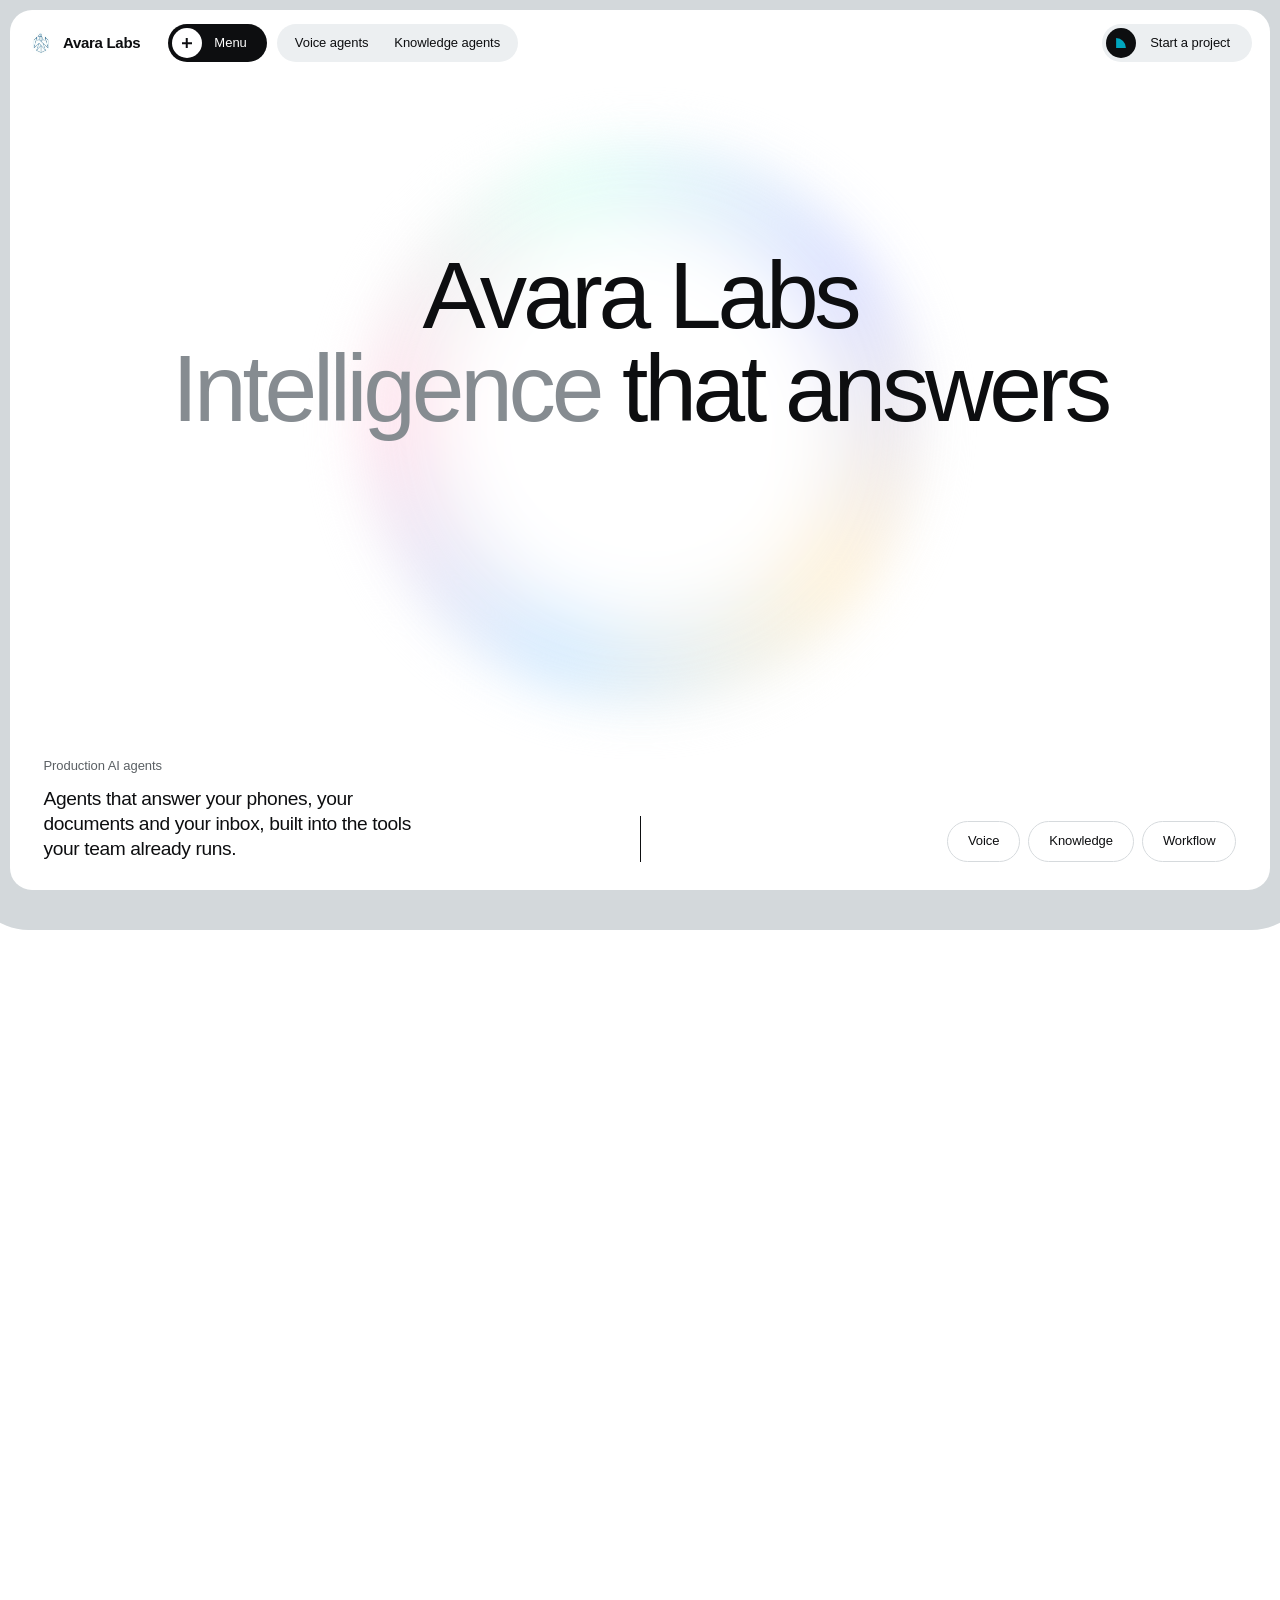
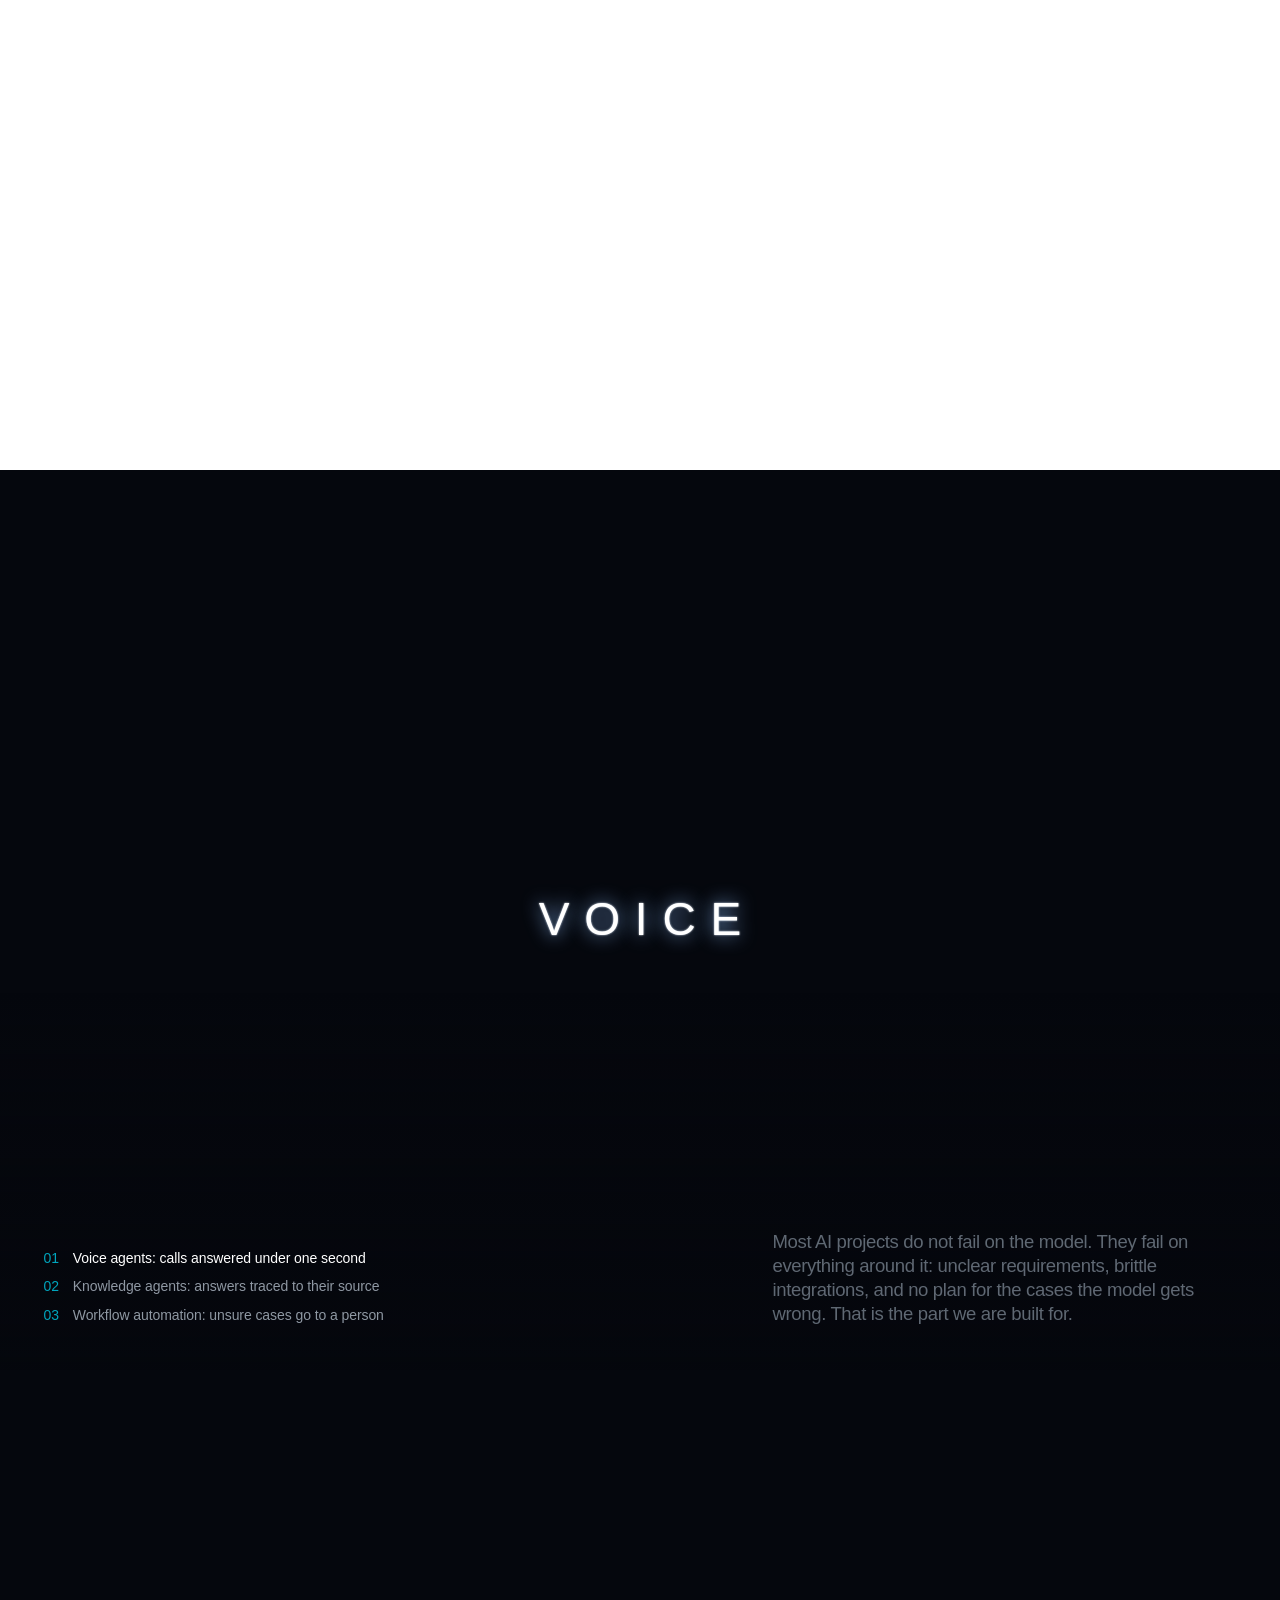
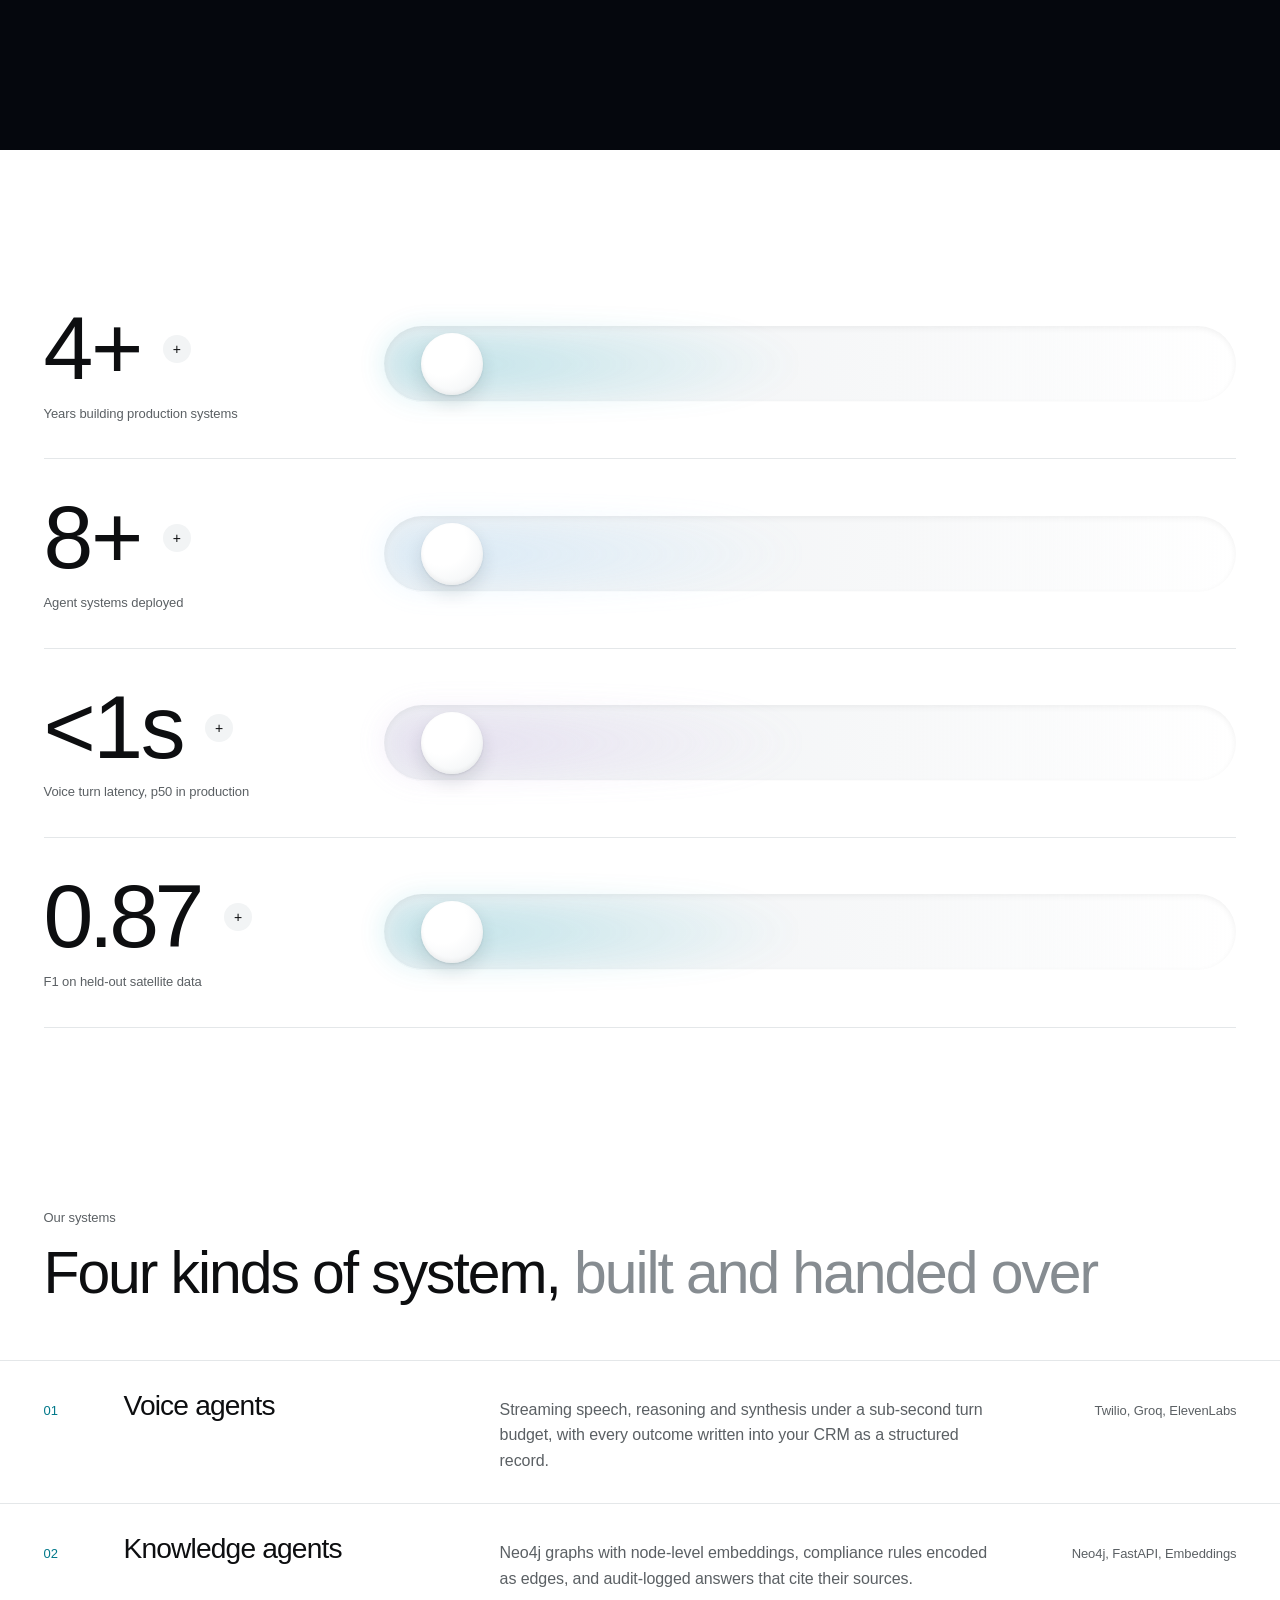
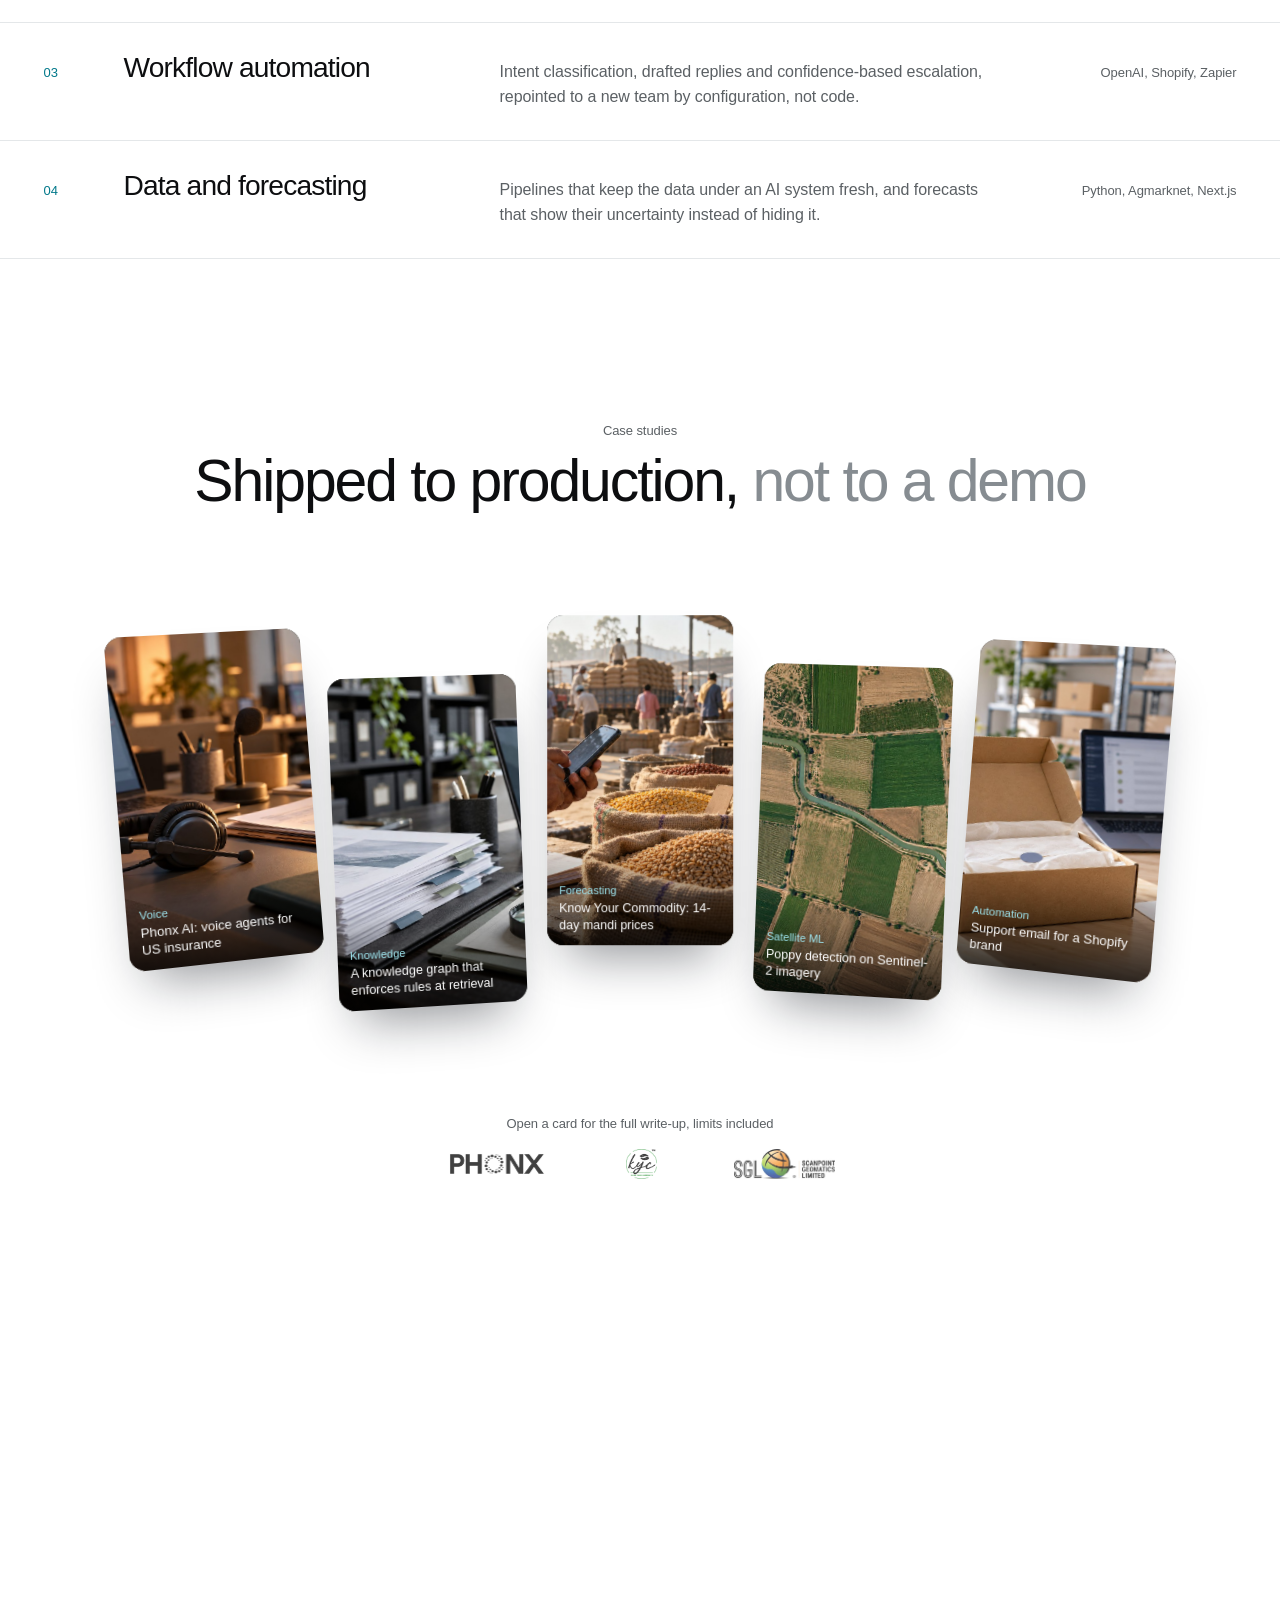
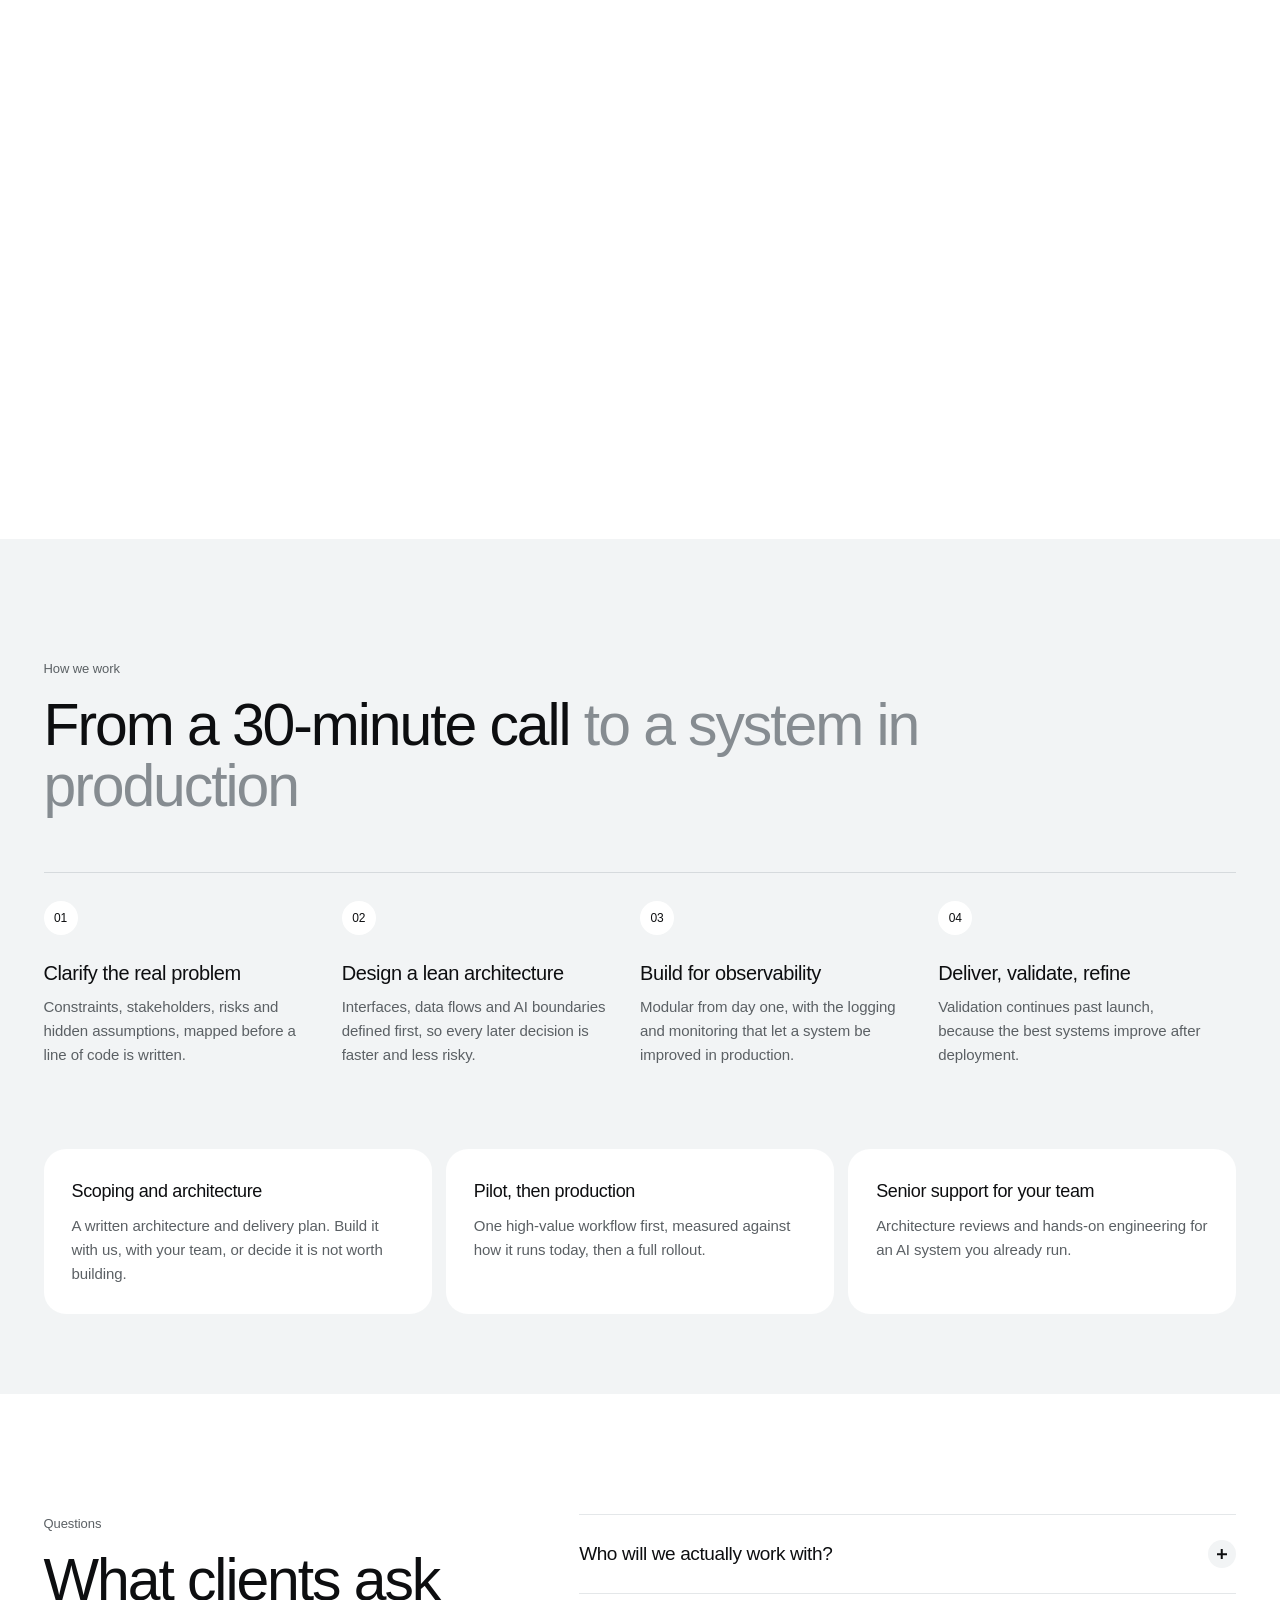
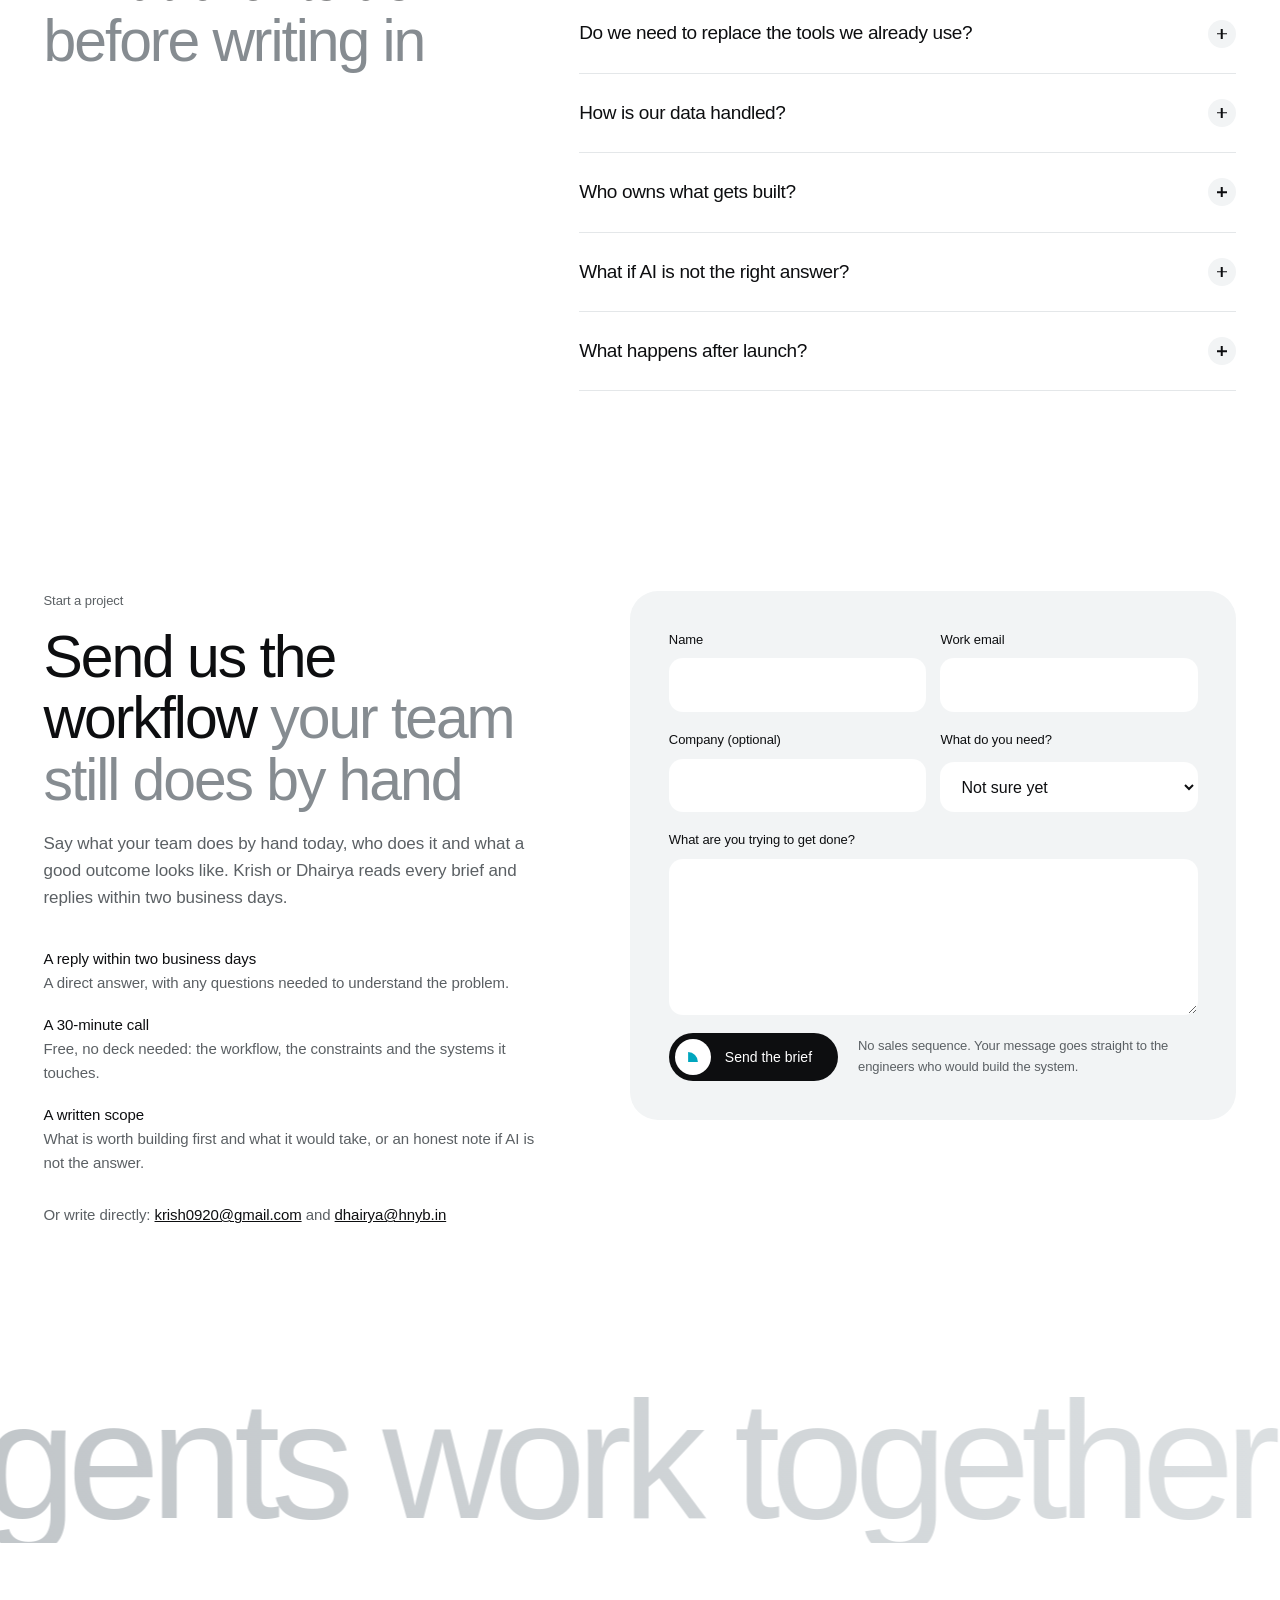
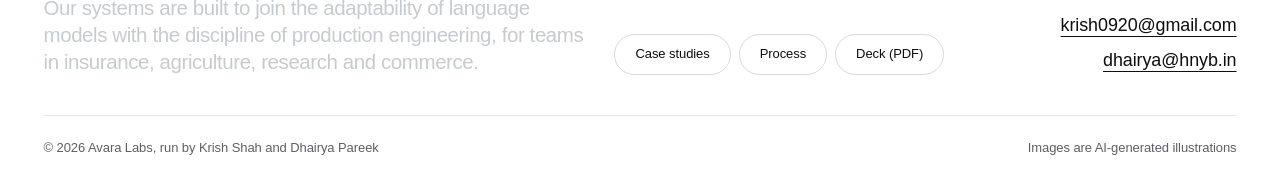
==== commit 04f92c1d: "Swap hero hands for the pointing human and robot hand images Co-Authored-By: Claude Opus 5.5 <norepl" ====
--- a/index.html
+++ b/index.html
@@ -60,8 +60,8 @@
         <span class="l2"><em>Intelligence</em> that answers</span>
       </h1>
       <div class="hands" id="hands" aria-hidden="true">
-        <div class="hand hand-h"><img src="img/hand-human.webp" alt="" width="1684" height="834" fetchpriority="high"></div>
-        <div class="hand hand-r"><img src="img/hand-robot.webp" alt="" width="1900" height="1325" fetchpriority="high"></div>
+        <div class="hand hand-h"><img src="img/hand-human.webp" alt="" width="1154" height="692" fetchpriority="high"></div>
+        <div class="hand hand-r"><img src="img/hand-robot.webp" alt="" width="1205" height="724" fetchpriority="high"></div>
         <span class="spark"></span>
       </div>
       <div class="hero-foot">
@@ -275,7 +275,7 @@
   </div>
   <div class="foot-base">
     <span>&copy; 2026 Avara Labs, run by Krish Shah and Dhairya Pareek</span>
-    <span>Case images are AI-generated illustrations. Robot hand: NASA Robonaut 2, public domain</span>
+    <span>Images are AI-generated illustrations</span>
   </div>
 </footer>
 
--- a/style.css
+++ b/style.css
@@ -111,8 +111,8 @@
 .hands { position: absolute; inset: 0; pointer-events: none; perspective: 1400px; overflow: hidden; }
 .hand { position: absolute; left: 0; top: 0; will-change: transform; transform-origin: 50% 50%; }
 .hand img { width: 100%; height: auto; }
-.hand-h { transform-origin: 99.6% 22.1%; -webkit-mask-image: linear-gradient(100deg, transparent 4%, #000 34%); mask-image: linear-gradient(100deg, transparent 4%, #000 34%); }
-.hand-r { transform-origin: .2% 71.1%; -webkit-mask-image: linear-gradient(270deg, transparent 2%, #000 30%); mask-image: linear-gradient(270deg, transparent 2%, #000 30%); }
+.hand-h { transform-origin: 99.8% 69.2%; -webkit-mask-image: linear-gradient(100deg, transparent 14%, #000 42%); mask-image: linear-gradient(100deg, transparent 14%, #000 42%); }
+.hand-r { transform-origin: .1% 3.3%; -webkit-mask-image: linear-gradient(270deg, transparent 2%, #000 30%); mask-image: linear-gradient(270deg, transparent 2%, #000 30%); }
 .spark {
   position: absolute; left: 0; top: 0; width: 120px; height: 120px; border-radius: 50%; opacity: 0;
   background: radial-gradient(circle, #fff 0 6%, rgb(120 235 250 / .9) 12%, rgb(0 166 190 / .35) 34%, transparent 66%);
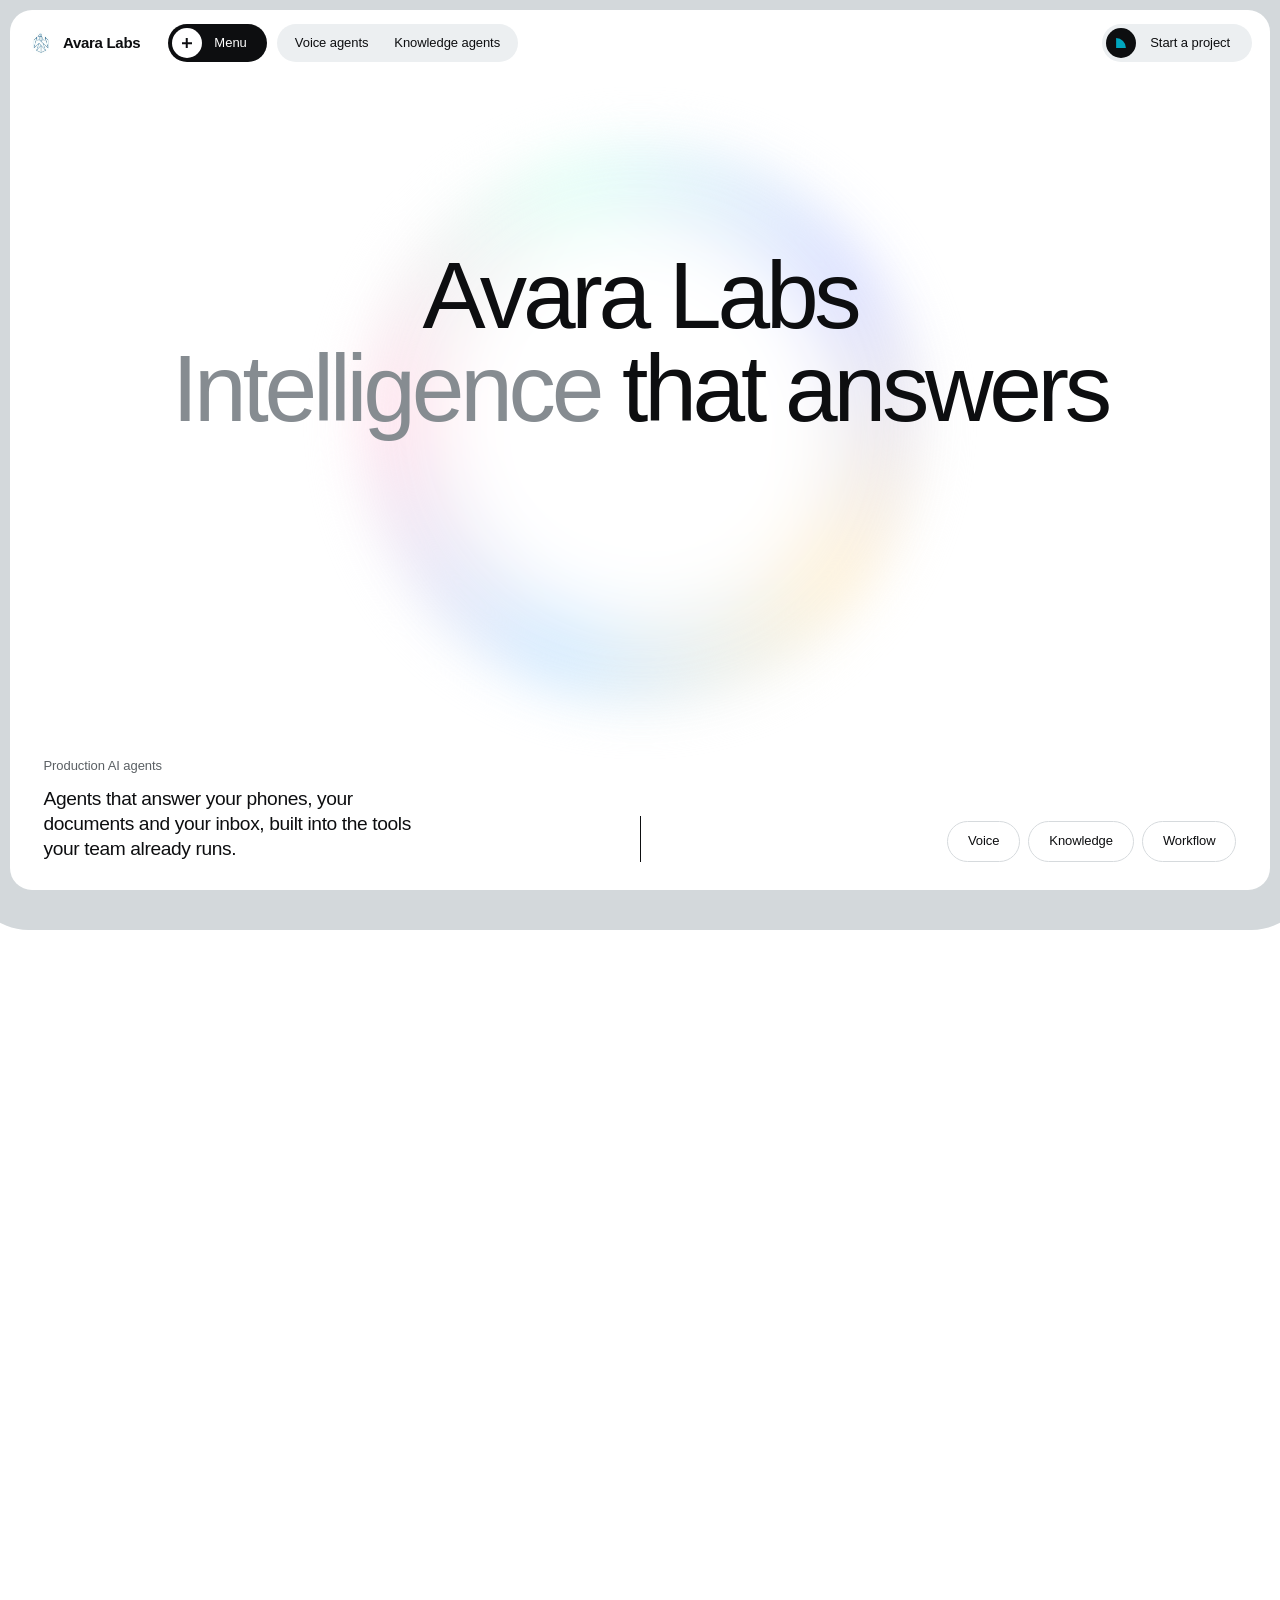
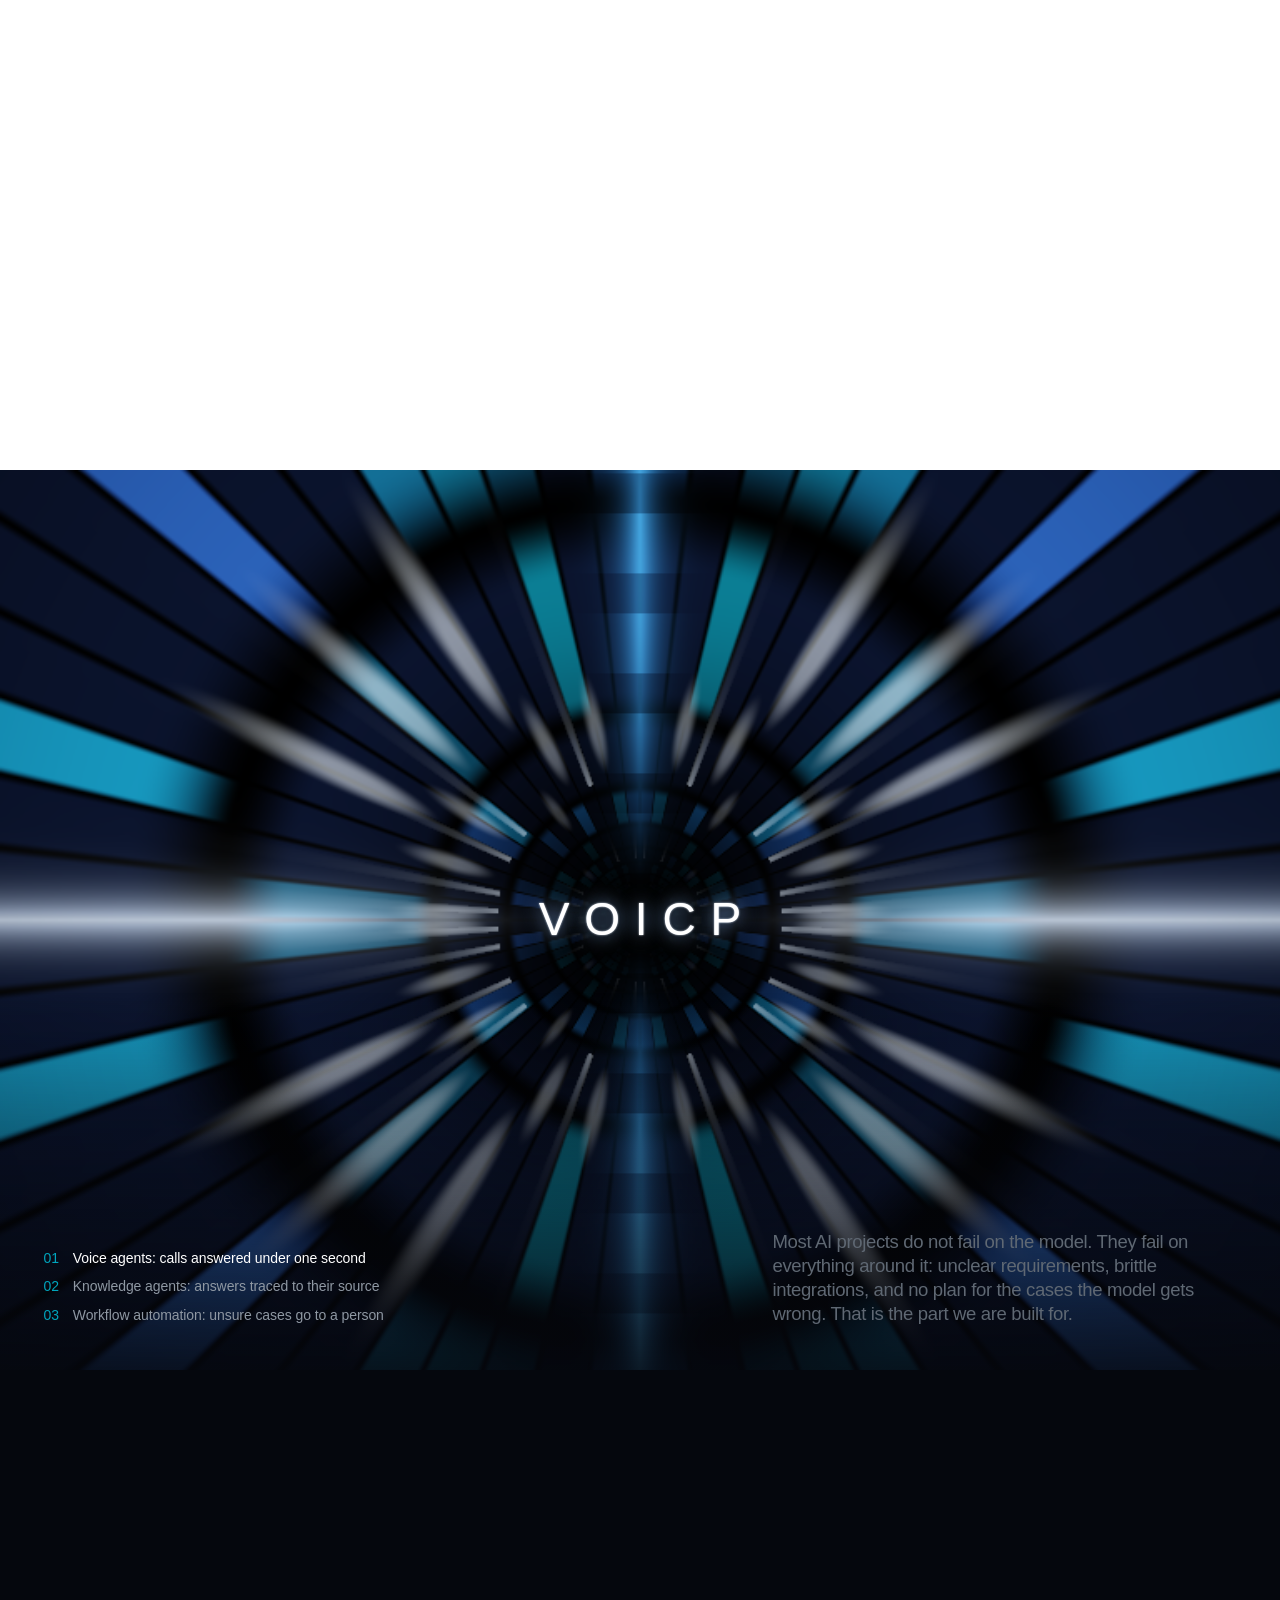
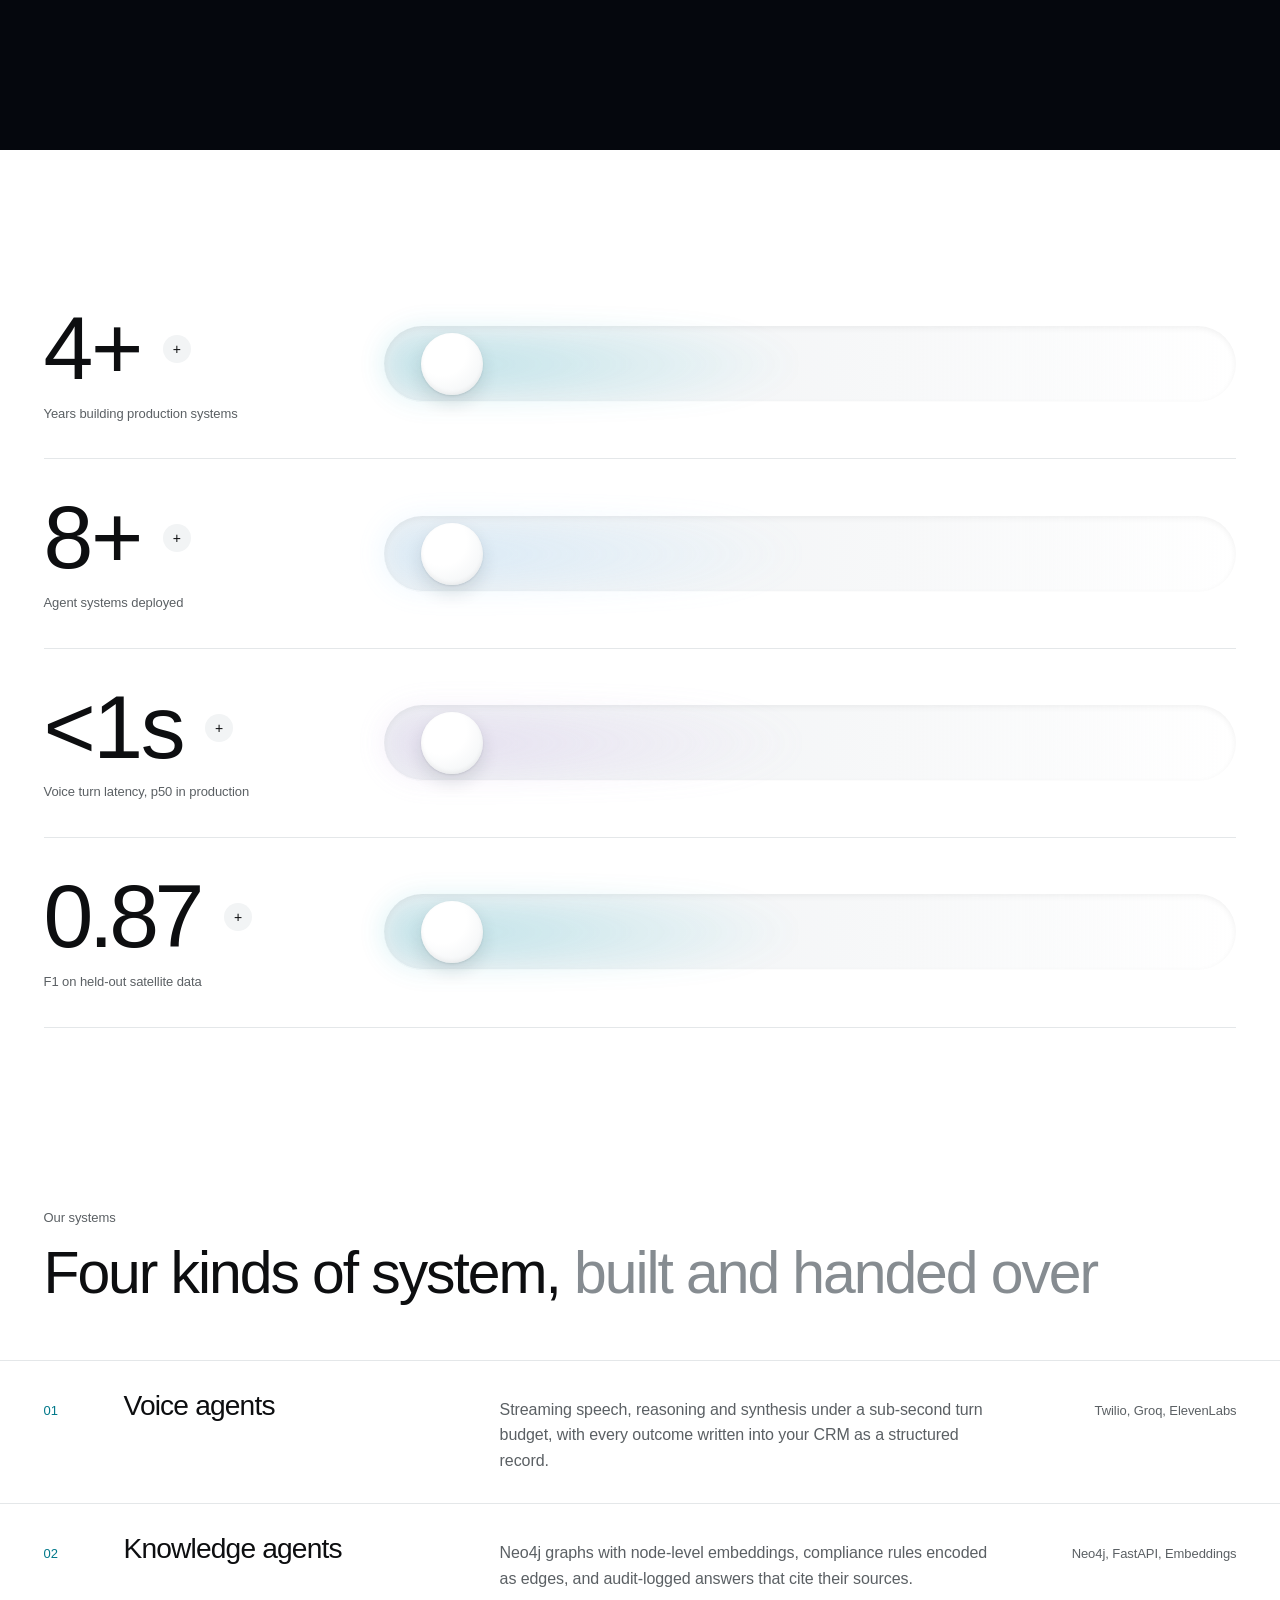
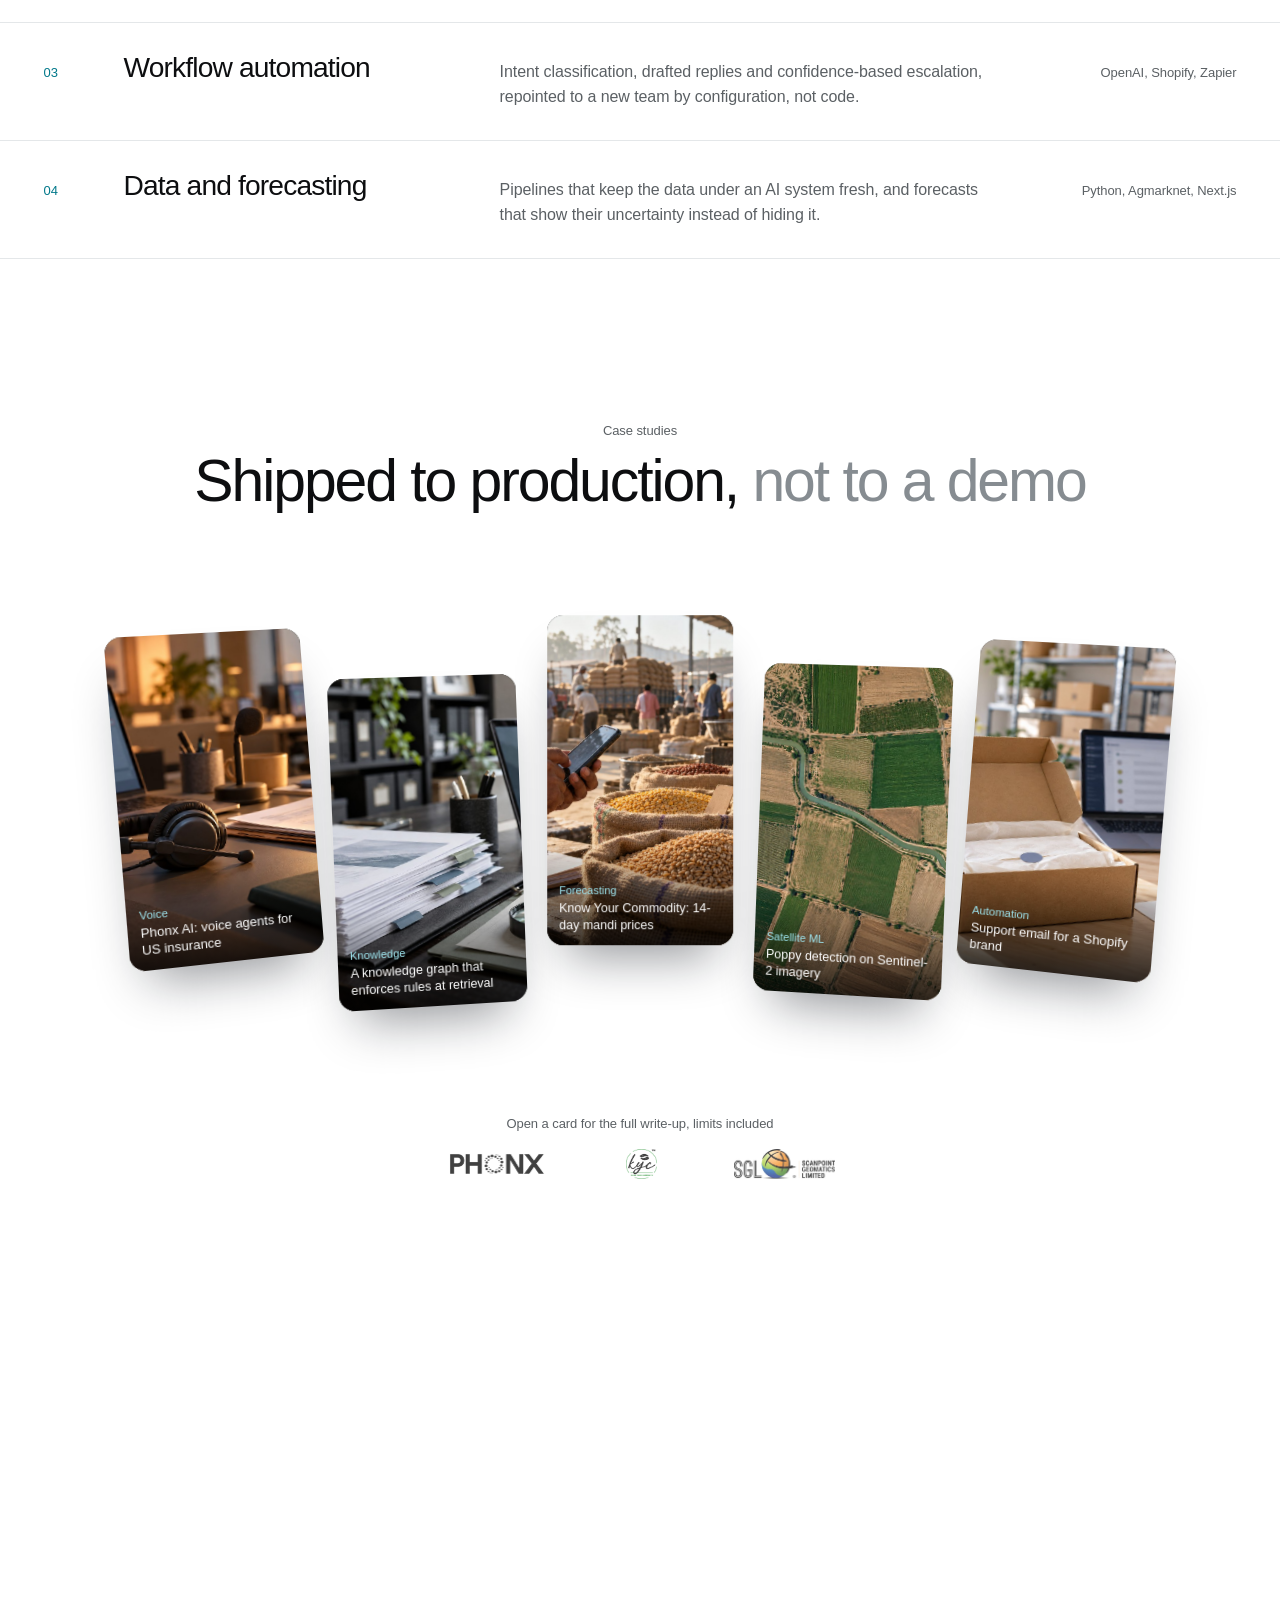
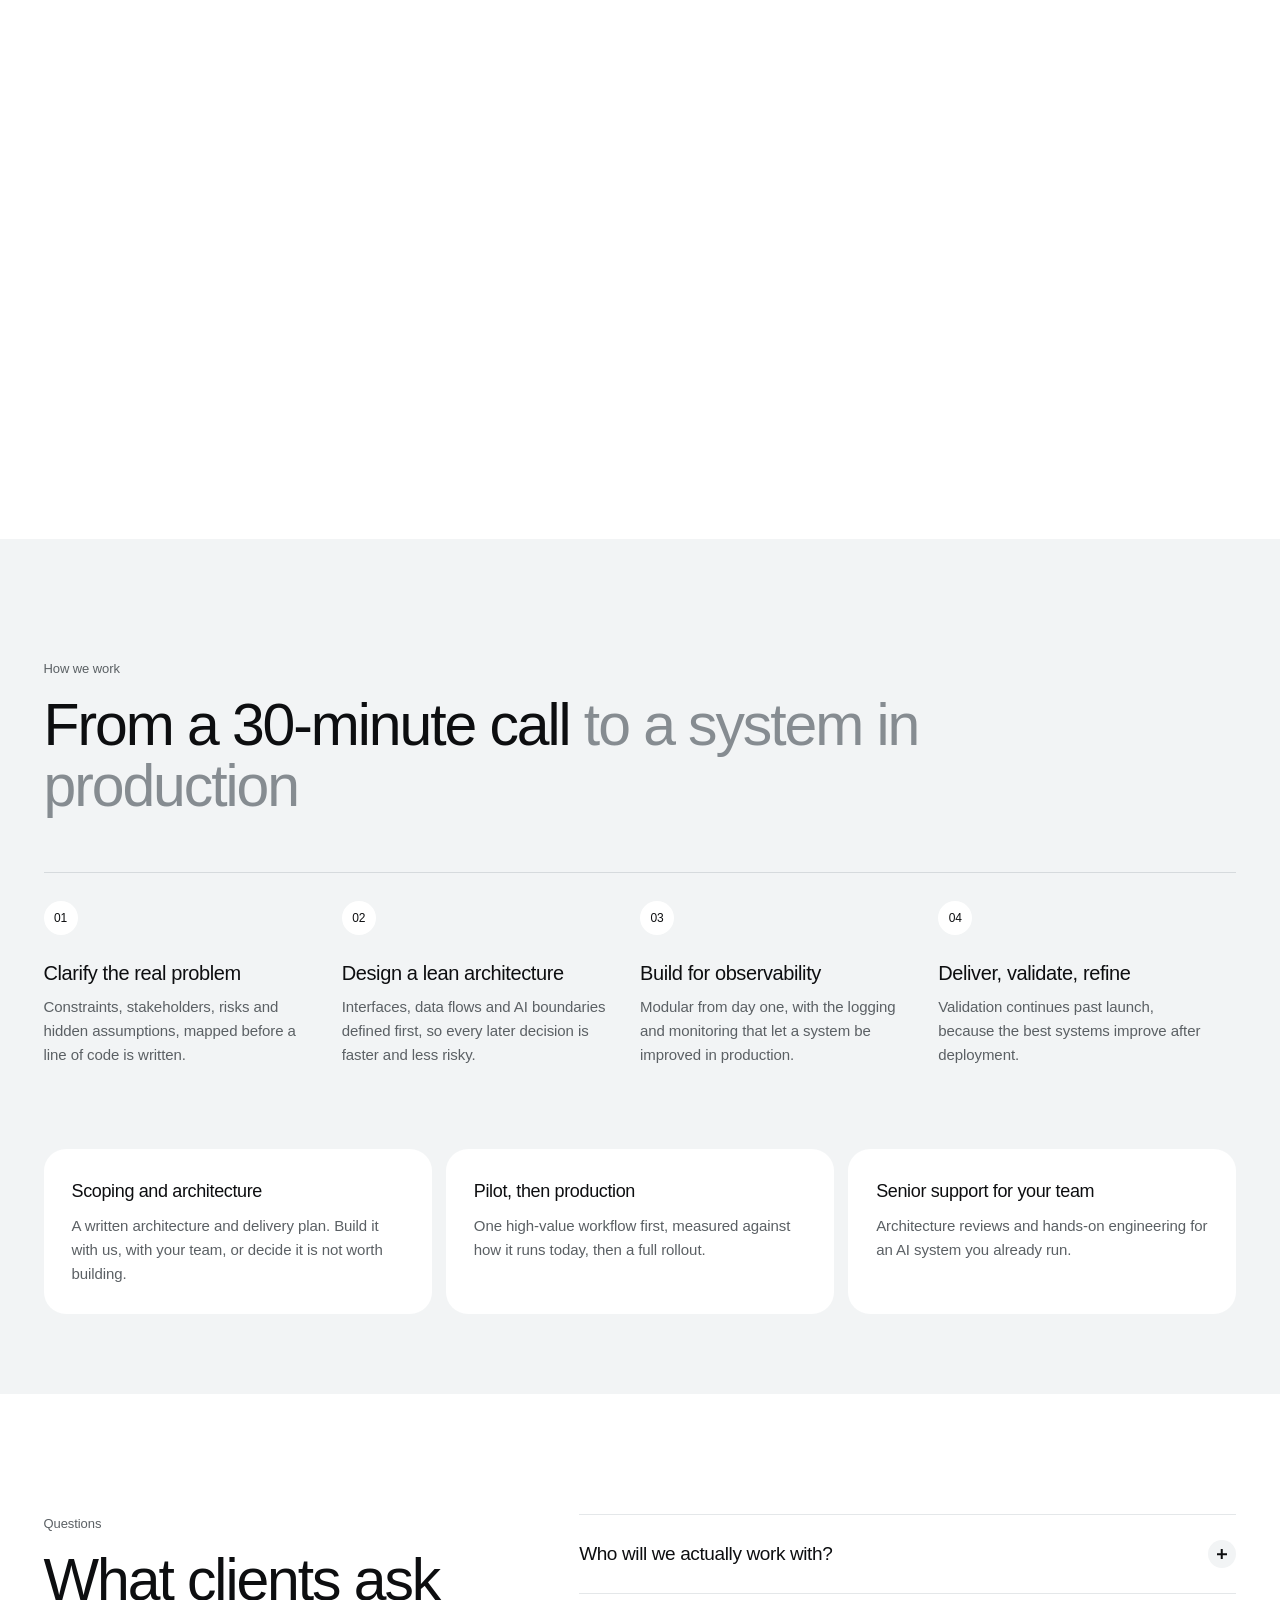
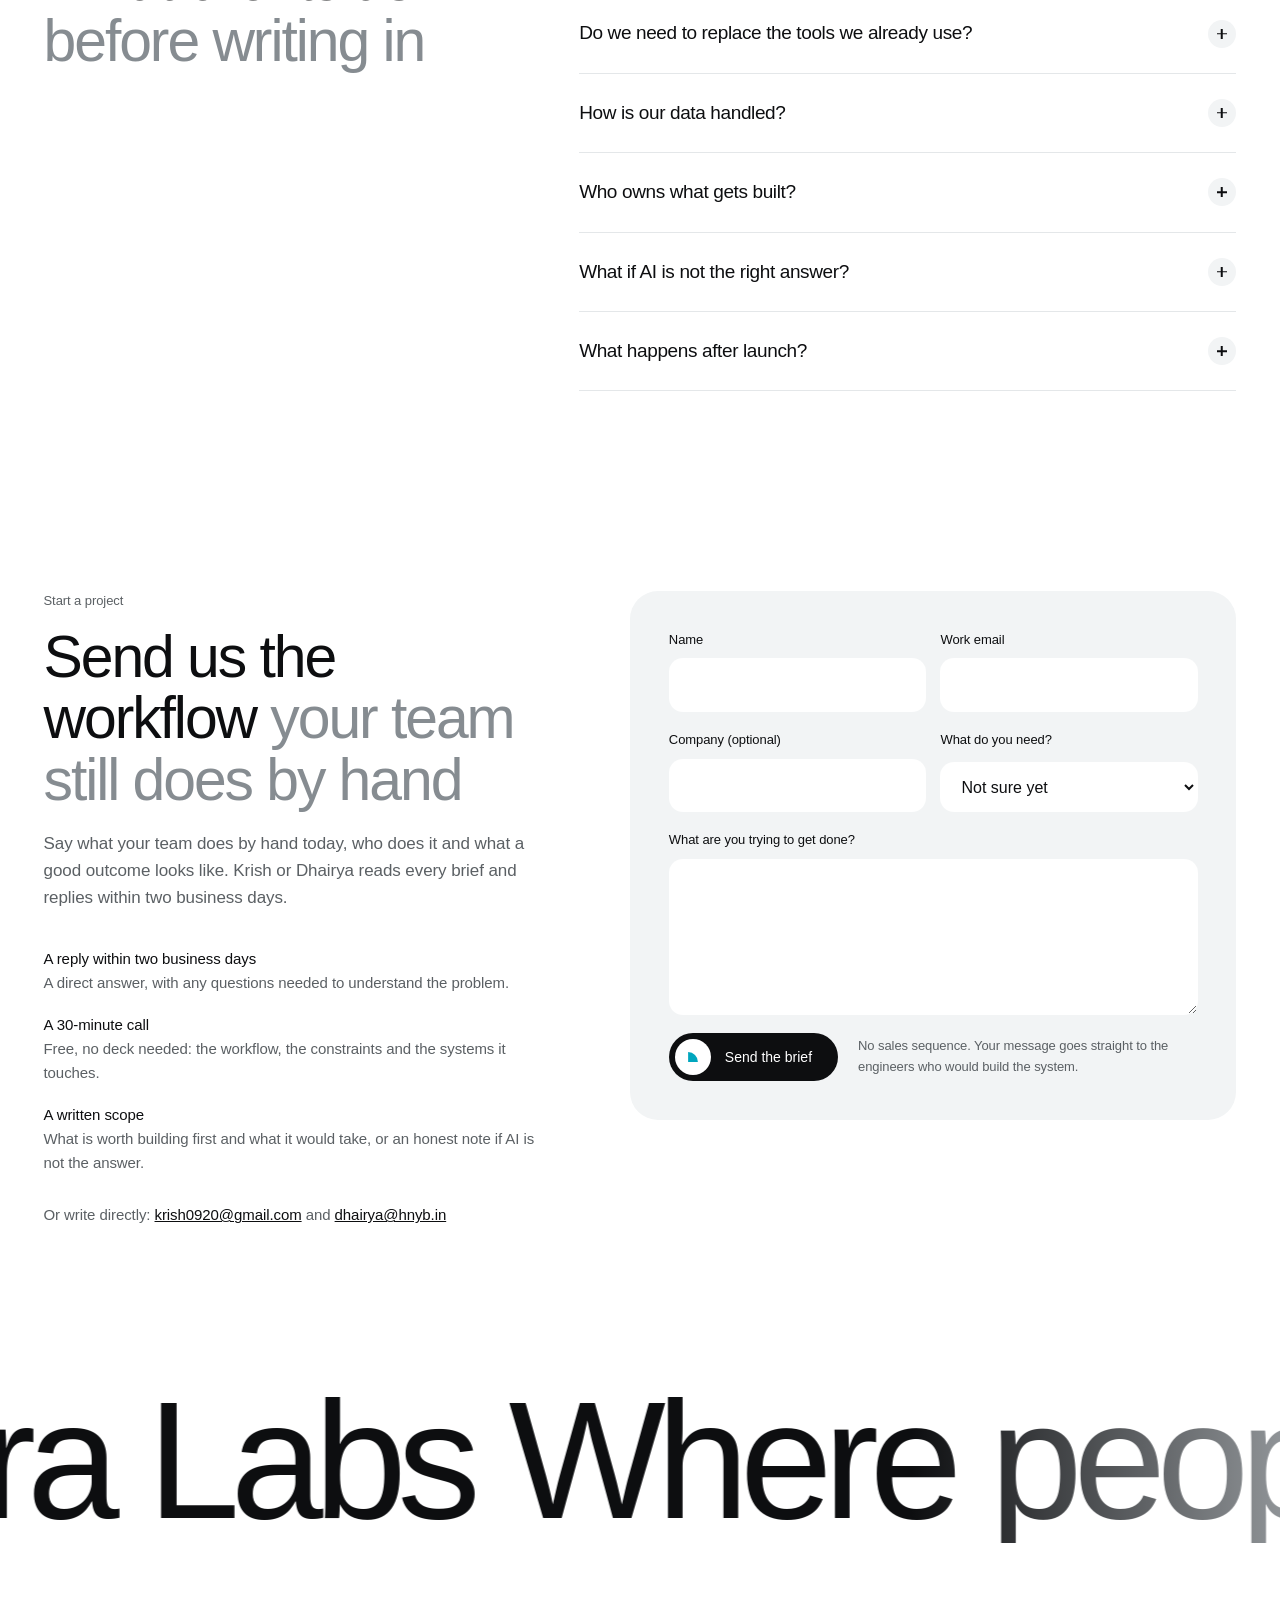
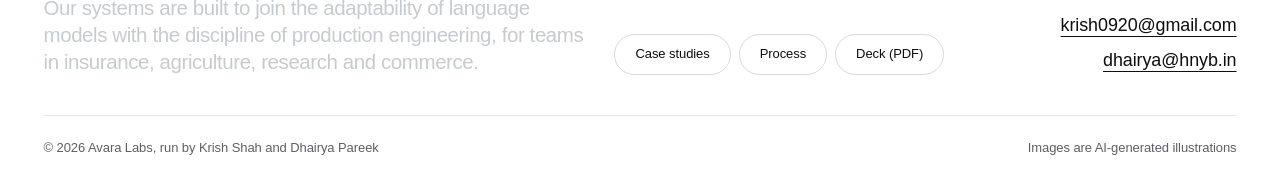
==== commit c1d09fea: "Use full-length arms that run off the screen edges Co-Authored-By: Claude Opus 5.5 <noreply@anthropi" ====
--- a/index.html
+++ b/index.html
@@ -60,8 +60,8 @@
         <span class="l2"><em>Intelligence</em> that answers</span>
       </h1>
       <div class="hands" id="hands" aria-hidden="true">
-        <div class="hand hand-h"><img src="img/hand-human.webp" alt="" width="1154" height="692" fetchpriority="high"></div>
-        <div class="hand hand-r"><img src="img/hand-robot.webp" alt="" width="1205" height="724" fetchpriority="high"></div>
+        <div class="hand hand-h"><img src="img/hand-human.webp" alt="" width="1373" height="771" fetchpriority="high"></div>
+        <div class="hand hand-r"><img src="img/hand-robot.webp" alt="" width="1355" height="539" fetchpriority="high"></div>
         <span class="spark"></span>
       </div>
       <div class="hero-foot">
--- a/style.css
+++ b/style.css
@@ -106,13 +106,15 @@
   font-size: clamp(44px, 7.4vw, 120px); translate: 0 -12vh;
 }
 .hero-title span { display: block; }
+.hero-title { z-index: 2; }
+.hero-foot { z-index: 2; }
 .hero-title .l1, .hero-title .l2 { animation: rise 1.2s var(--ease) both; }
 .hero-title .l2 { animation-delay: .12s; }
 .hands { position: absolute; inset: 0; pointer-events: none; perspective: 1400px; overflow: hidden; }
 .hand { position: absolute; left: 0; top: 0; will-change: transform; transform-origin: 50% 50%; }
 .hand img { width: 100%; height: auto; }
-.hand-h { transform-origin: 99.8% 69.2%; -webkit-mask-image: linear-gradient(100deg, transparent 14%, #000 42%); mask-image: linear-gradient(100deg, transparent 14%, #000 42%); }
-.hand-r { transform-origin: .1% 3.3%; -webkit-mask-image: linear-gradient(270deg, transparent 2%, #000 30%); mask-image: linear-gradient(270deg, transparent 2%, #000 30%); }
+.hand-h { transform-origin: 99.85% 74.2%; }
+.hand-r { transform-origin: .1% 4.7%; }
 .spark {
   position: absolute; left: 0; top: 0; width: 120px; height: 120px; border-radius: 50%; opacity: 0;
   background: radial-gradient(circle, #fff 0 6%, rgb(120 235 250 / .9) 12%, rgb(0 166 190 / .35) 34%, transparent 66%);
